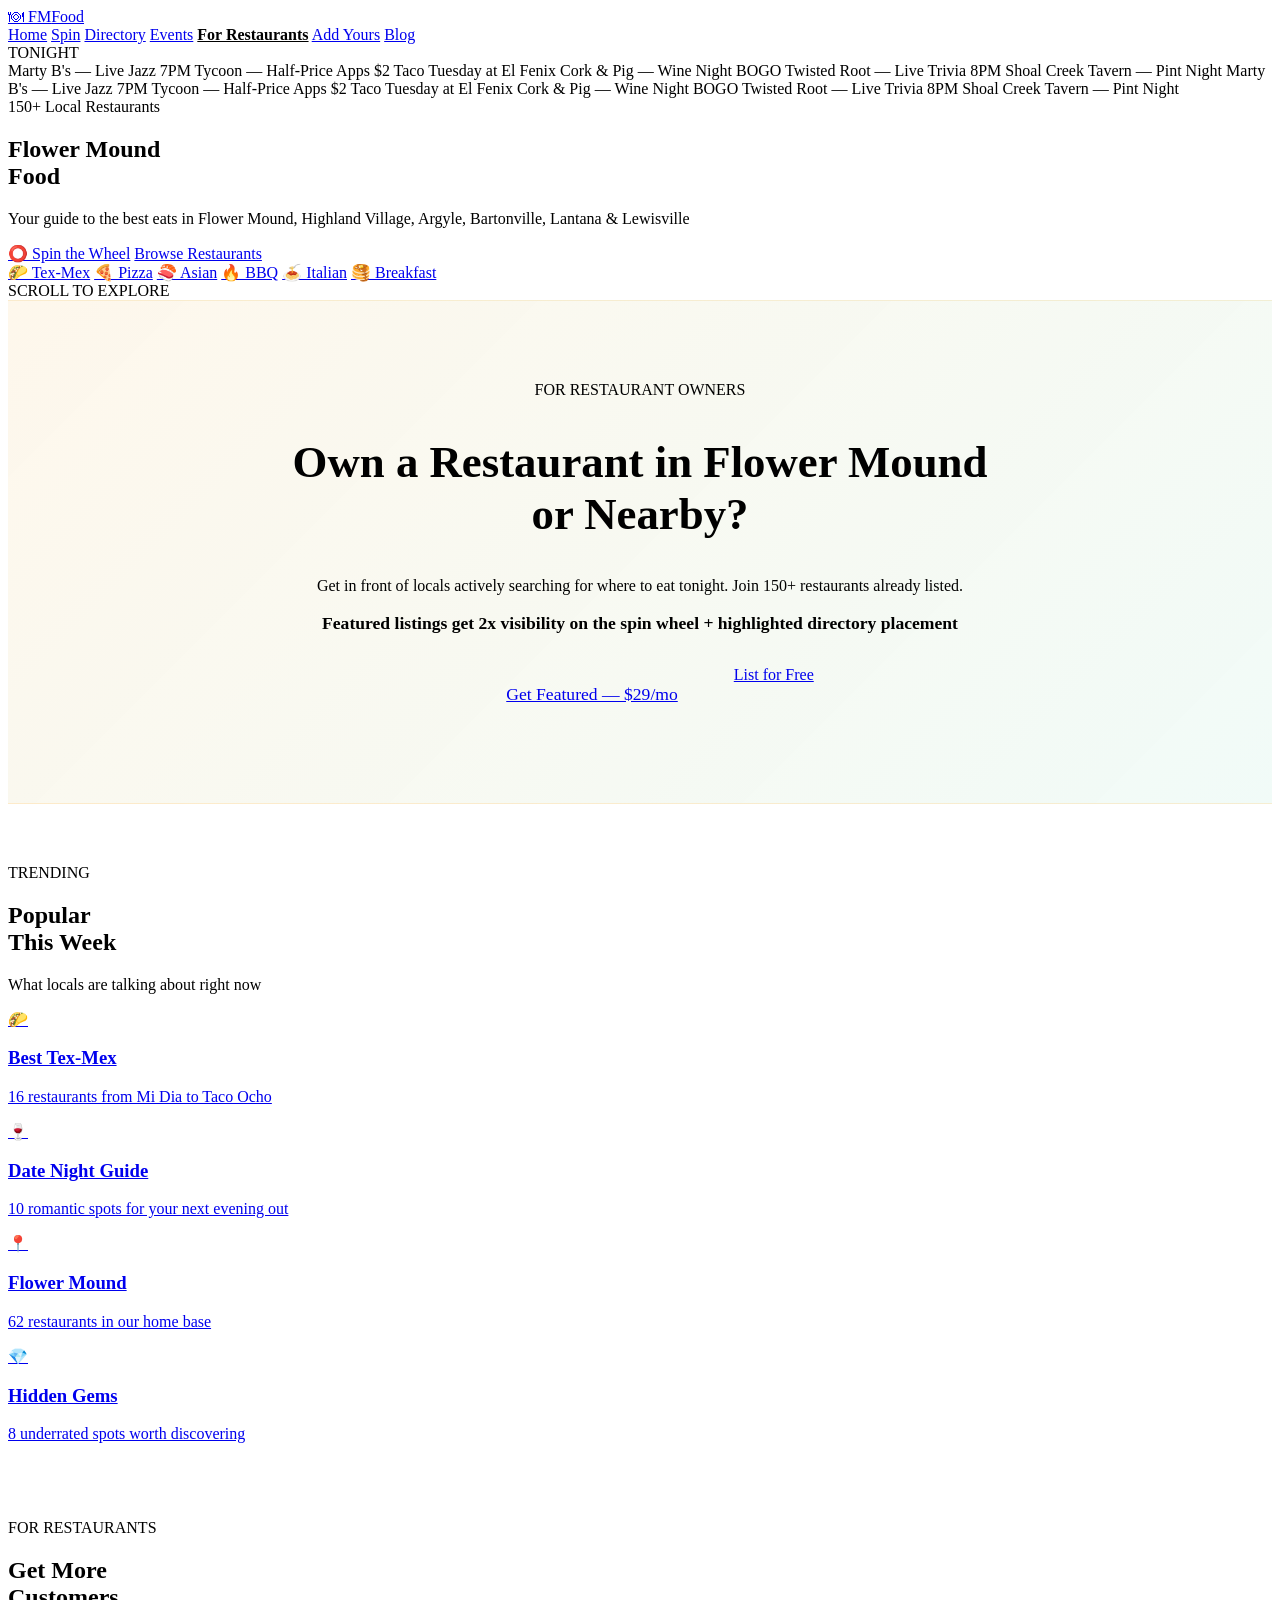
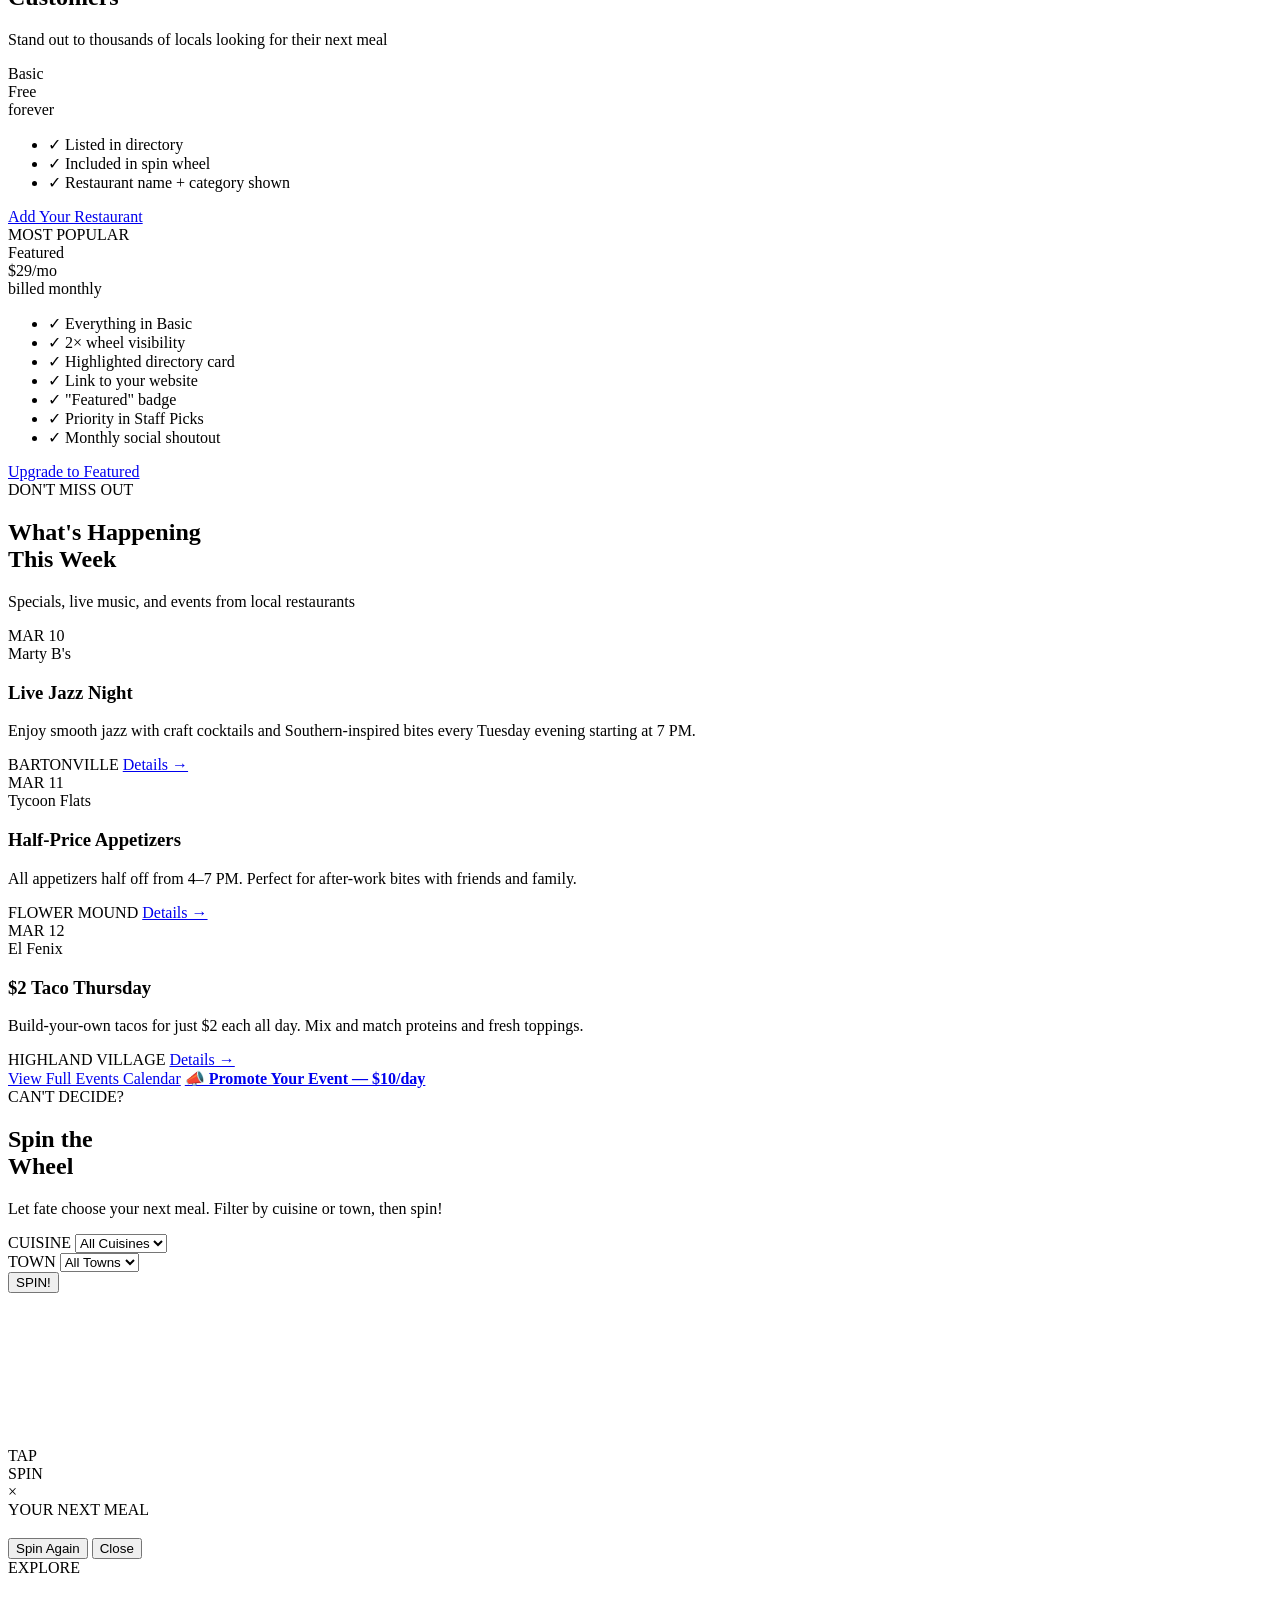
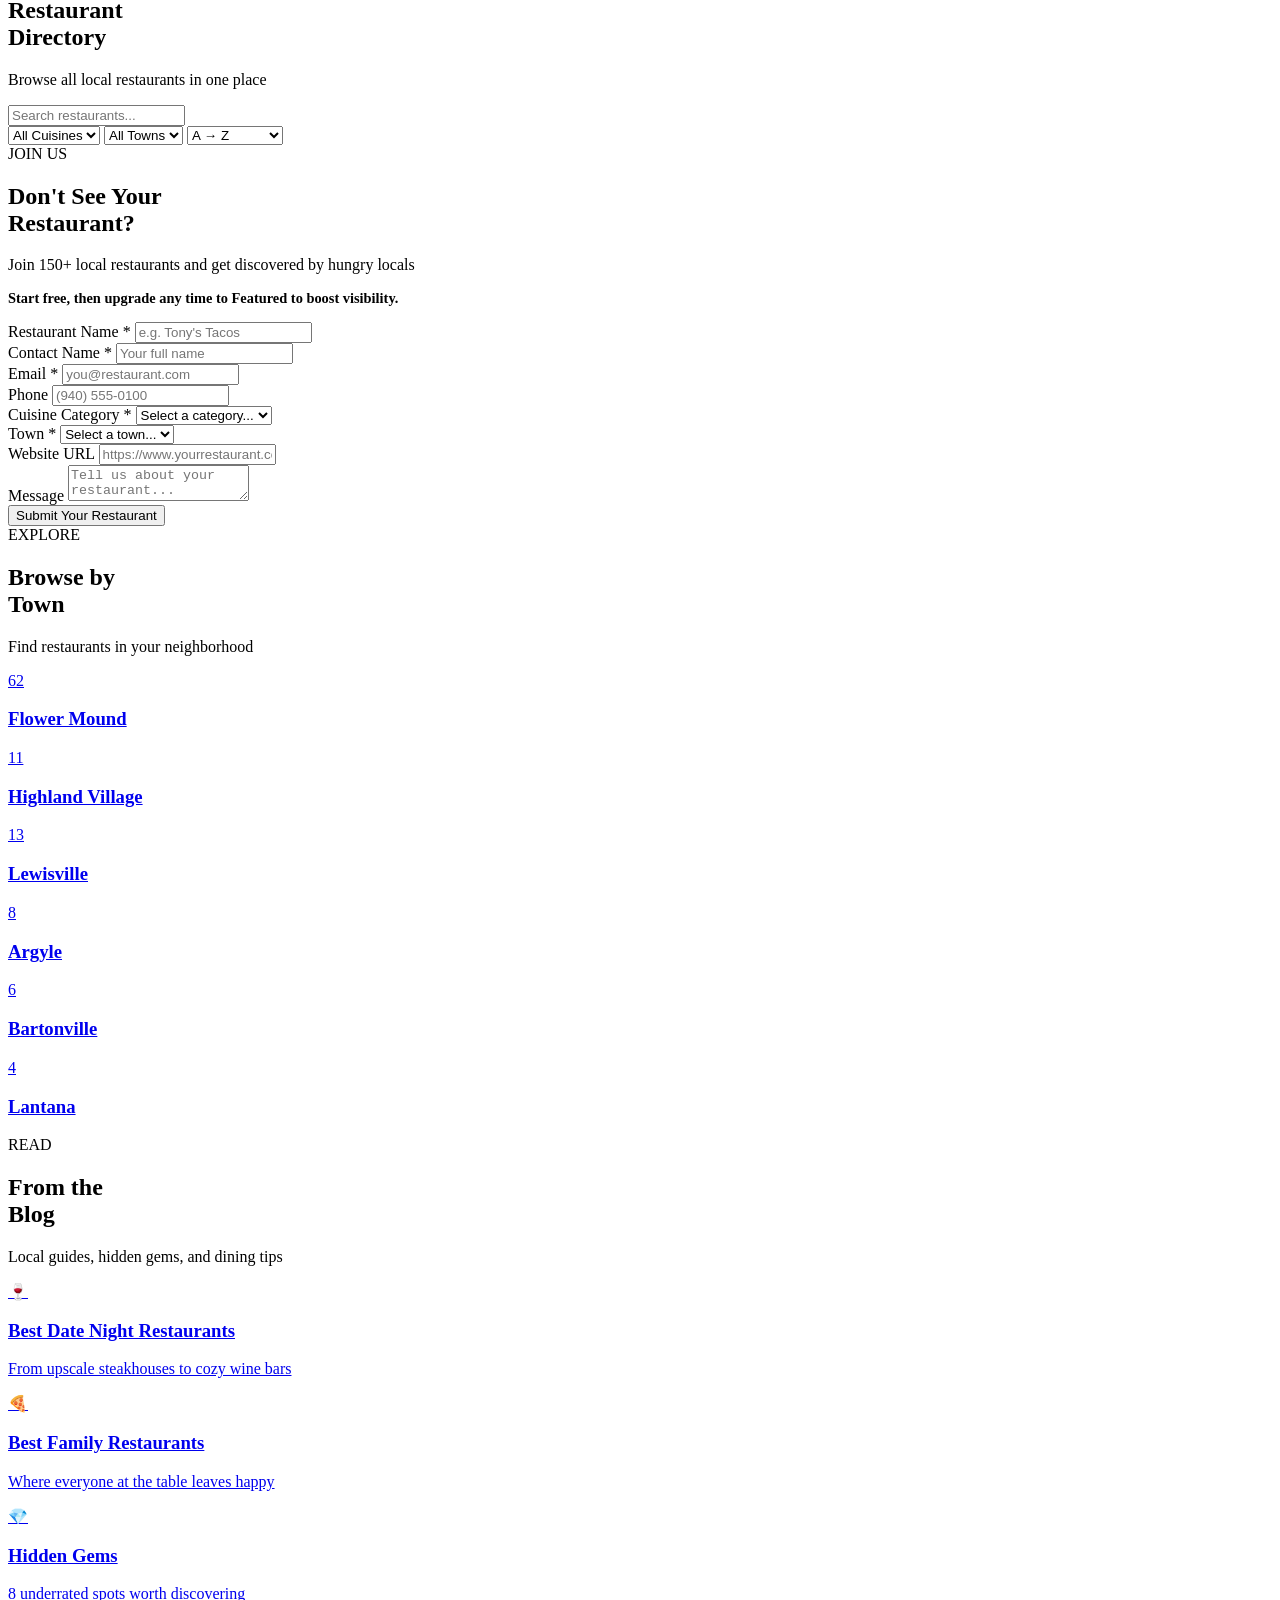
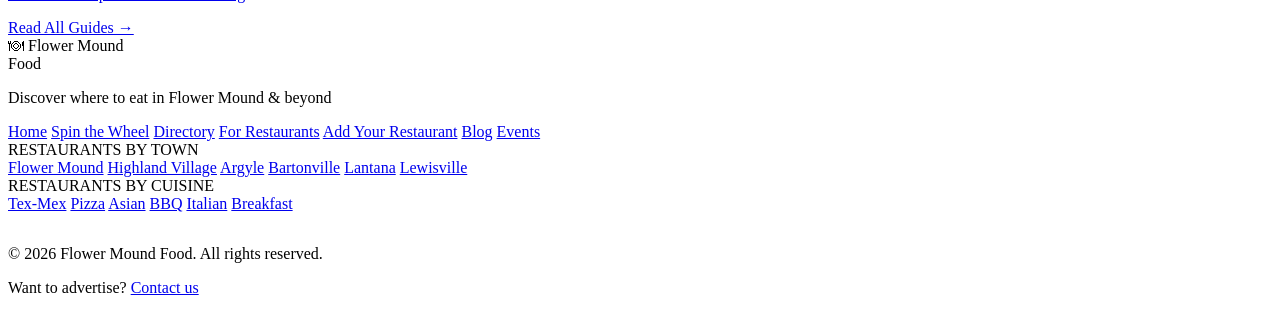
==== index.html @ 116d57d7 "Add index.html with all site optimizations" ====
<!DOCTYPE html>
<html lang="en">
<head>
<meta charset="UTF-8">
<meta name="viewport" content="width=device-width, initial-scale=1.0">
<title>Flower Mound Food — Discover Where to Eat in Flower Mound TX & Beyond</title>
<meta name="description" content="Your guide to the best eats in Flower Mound, Highland Village, Argyle, Bartonville, Lantana & Lewisville. Spin the wheel, browse 150+ restaurants, and discover your next favorite meal.">
<link rel="preconnect" href="https://fonts.googleapis.com">
<link rel="preconnect" href="https://fonts.gstatic.com" crossorigin>
<link href="https://fonts.googleapis.com/css2?family=Outfit:wght@300;400;500;600;700&family=Sora:wght@400;600;700;800&display=swap" rel="stylesheet">
<link rel="stylesheet" href="style.css">
</head>
<body>
<div class="noise-overlay"></div>

<!-- NAVIGATION -->
<nav id="navbar">
<div class="nav-inner">
<a href="/#home" class="nav-brand">
<span class="brand-icon">🍽</span>
<span><span class="brand-accent">FM</span>Food</span>
</a>
<div class="nav-toggle" id="navToggle"><span></span><span></span><span></span></div>
<div class="nav-links" id="navLinks">
<a href="/#home" class="nav-link active">Home</a>
<a href="/#wheel" class="nav-link">Spin</a>
<a href="/#directory" class="nav-link">Directory</a>
<a href="/events" class="nav-link">Events</a>
<a href="/#pricing" class="nav-link" style="background:var(--accent);color:var(--bg-primary);font-weight:700;">For Restaurants</a>
<a href="/#submit" class="nav-link">Add Yours</a>
<a href="/blog" class="nav-link">Blog</a>
</div>
</div>
</nav>

<!-- EVENTS TICKER -->
<div class="events-ticker" id="eventsTicker">
<span class="ticker-badge">TONIGHT</span>
<div class="ticker-track">
<div class="ticker-content">
<span class="ticker-item"><span class="ticker-dot"></span>Marty B's — Live Jazz 7PM</span>
<span class="ticker-item"><span class="ticker-dot"></span>Tycoon — Half-Price Apps</span>
<span class="ticker-item"><span class="ticker-dot"></span>$2 Taco Tuesday at El Fenix</span>
<span class="ticker-item"><span class="ticker-dot"></span>Cork & Pig — Wine Night BOGO</span>
<span class="ticker-item"><span class="ticker-dot"></span>Twisted Root — Live Trivia 8PM</span>
<span class="ticker-item"><span class="ticker-dot"></span>Shoal Creek Tavern — Pint Night</span>
<span class="ticker-item"><span class="ticker-dot"></span>Marty B's — Live Jazz 7PM</span>
<span class="ticker-item"><span class="ticker-dot"></span>Tycoon — Half-Price Apps</span>
<span class="ticker-item"><span class="ticker-dot"></span>$2 Taco Tuesday at El Fenix</span>
<span class="ticker-item"><span class="ticker-dot"></span>Cork & Pig — Wine Night BOGO</span>
<span class="ticker-item"><span class="ticker-dot"></span>Twisted Root — Live Trivia 8PM</span>
<span class="ticker-item"><span class="ticker-dot"></span>Shoal Creek Tavern — Pint Night</span>
</div>
</div>
</div>

<!-- HERO SECTION -->
<section class="hero-section section" id="home">
<div class="hero-bg">
<div class="hero-gradient-orb orb-1"></div>
<div class="hero-gradient-orb orb-2"></div>
<div class="hero-gradient-orb orb-3"></div>
</div>
<div class="container hero-content">
<div class="hero-badge reveal">150+ Local Restaurants</div>
<h1 class="hero-title reveal reveal-delay-1">Flower Mound<br><span class="text-gradient">Food</span></h1>
<p class="hero-subtitle reveal reveal-delay-2">Your guide to the best eats in Flower Mound, Highland Village, Argyle, Bartonville, Lantana & Lewisville</p>
<div class="hero-ctas reveal reveal-delay-3">
<a href="/#wheel" class="btn btn-primary btn-lg">⭕ Spin the Wheel</a>
<a href="/#directory" class="btn btn-outline btn-lg">Browse Restaurants</a>
</div>
<div class="hero-pills reveal reveal-delay-3">
<a href="/best-mexican" class="hero-pill">🌮 Tex-Mex</a>
<a href="/best-pizza" class="hero-pill">🍕 Pizza</a>
<a href="/best-asian" class="hero-pill">🍣 Asian</a>
<a href="/best-bbq" class="hero-pill">🔥 BBQ</a>
<a href="/best-italian" class="hero-pill">🍝 Italian</a>
<a href="/best-breakfast" class="hero-pill">🥞 Breakfast</a>
</div>
<div class="hero-scroll-hint reveal reveal-delay-3">
SCROLL TO EXPLORE
<div class="scroll-line"></div>
</div>
</div>
</section>

<!-- NEW: FOR RESTAURANTS HERO BLOCK -->
<section class="section" id="for-restaurants" style="padding:80px 0;background:linear-gradient(135deg, rgba(245,158,11,0.08) 0%, rgba(16,185,129,0.06) 100%);border-top:1px solid rgba(245,158,11,0.15);border-bottom:1px solid rgba(245,158,11,0.15);">
<div class="container" style="text-align:center;">
<div class="section-tag reveal">FOR RESTAURANT OWNERS</div>
<h2 class="section-title reveal reveal-delay-1" style="font-size:clamp(1.8rem,4vw,2.8rem);">Own a Restaurant in Flower Mound<br>or Nearby?</h2>
<p class="section-subtitle reveal reveal-delay-2" style="margin-bottom:16px;">Get in front of locals actively searching for where to eat tonight. Join 150+ restaurants already listed.</p>
<p class="reveal reveal-delay-2" style="color:var(--accent);font-family:var(--font-display);font-weight:700;font-size:1.1rem;margin-bottom:32px;">Featured listings get 2x visibility on the spin wheel + highlighted directory placement</p>
<div class="reveal reveal-delay-3" style="display:flex;gap:16px;justify-content:center;flex-wrap:wrap;">
<a href="https://buy.stripe.com/8x27sL5QO4RRePdbpE1ZS01" class="btn btn-primary btn-lg" style="background:var(--cta);font-size:1.1rem;padding:18px 40px;">Get Featured — $29/mo</a>
<a href="/#submit" class="btn btn-outline btn-lg">List for Free</a>
</div>
</div>
</section>

<!-- TRENDING / POPULAR THIS WEEK -->
<section class="popular-section section" style="padding:60px 0;">
<div class="container">
<div class="section-header">
<div class="section-tag reveal">TRENDING</div>
<h2 class="section-title reveal reveal-delay-1"><span>Popular</span><br><span class="text-gradient">This Week</span></h2>
<p class="section-subtitle reveal reveal-delay-2">What locals are talking about right now</p>
</div>
<div class="popular-grid reveal">
<a href="/best-mexican" class="popular-card">
<span class="popular-emoji">🌮</span>
<h3>Best Tex-Mex</h3>
<p>16 restaurants from Mi Dia to Taco Ocho</p>
</a>
<a href="/blog#best-date-night-restaurants-flower-mound" class="popular-card">
<span class="popular-emoji">🍷</span>
<h3>Date Night Guide</h3>
<p>10 romantic spots for your next evening out</p>
</a>
<a href="/flower-mound" class="popular-card">
<span class="popular-emoji">📍</span>
<h3>Flower Mound</h3>
<p>62 restaurants in our home base</p>
</a>
<a href="/blog#hidden-gems-flower-mound-restaurants" class="popular-card">
<span class="popular-emoji">💎</span>
<h3>Hidden Gems</h3>
<p>8 underrated spots worth discovering</p>
</a>
</div>
</div>
</section>

<!-- PRICING SECTION (MOVED HIGHER, SIMPLIFIED TO 2 TIERS) -->
<section class="pricing-section section" id="pricing">
<div class="container">
<div class="section-header">
<div class="section-tag reveal">FOR RESTAURANTS</div>
<h2 class="section-title reveal reveal-delay-1"><span>Get More</span><br><span class="text-gradient">Customers</span></h2>
<p class="section-subtitle reveal reveal-delay-2">Stand out to thousands of locals looking for their next meal</p>
</div>
<div class="pricing-grid reveal" style="grid-template-columns:repeat(2,1fr);max-width:700px;">
<!-- Basic -->
<div class="pricing-card">
<div class="pricing-tier">Basic</div>
<div class="pricing-price">Free</div>
<div class="pricing-period">forever</div>
<ul class="pricing-features">
<li>✓ Listed in directory</li>
<li>✓ Included in spin wheel</li>
<li>✓ Restaurant name + category shown</li>
</ul>
<a href="/#submit" class="btn btn-outline btn-block">Add Your Restaurant</a>
</div>
<!-- Featured -->
<div class="pricing-card pricing-card-featured">
<div class="popular-badge">MOST POPULAR</div>
<div class="pricing-tier">Featured</div>
<div class="pricing-price">$29<span class="pricing-unit">/mo</span></div>
<div class="pricing-period">billed monthly</div>
<ul class="pricing-features">
<li>✓ Everything in Basic</li>
<li>✓ 2× wheel visibility</li>
<li>✓ Highlighted directory card</li>
<li>✓ Link to your website</li>
<li>✓ "Featured" badge</li>
<li>✓ Priority in Staff Picks</li>
<li>✓ Monthly social shoutout</li>
</ul>
<a href="https://buy.stripe.com/8x27sL5QO4RRePdbpE1ZS01" class="btn btn-primary btn-block" style="background:var(--cta);">Upgrade to Featured</a>
</div>
</div>
</div>
</section>

<!-- EVENTS SPOTLIGHT -->
<section class="events-spotlight-section section">
<div class="container">
<div class="section-header">
<div class="section-tag reveal">DON'T MISS OUT</div>
<h2 class="section-title reveal reveal-delay-1"><span>What's Happening</span><br><span class="text-gradient">This Week</span></h2>
<p class="section-subtitle reveal reveal-delay-2">Specials, live music, and events from local restaurants</p>
</div>
<div class="spotlight-grid reveal">
<div class="spotlight-card">
<div class="spotlight-date">MAR 10</div>
<div class="spotlight-restaurant">Marty B's</div>
<h3 class="spotlight-title">Live Jazz Night</h3>
<p class="spotlight-desc">Enjoy smooth jazz with craft cocktails and Southern-inspired bites every Tuesday evening starting at 7 PM.</p>
<div class="spotlight-meta">
<span class="badge badge-town">BARTONVILLE</span>
<a href="/events" class="spotlight-link">Details →</a>
</div>
</div>
<div class="spotlight-card">
<div class="spotlight-date">MAR 11</div>
<div class="spotlight-restaurant">Tycoon Flats</div>
<h3 class="spotlight-title">Half-Price Appetizers</h3>
<p class="spotlight-desc">All appetizers half off from 4–7 PM. Perfect for after-work bites with friends and family.</p>
<div class="spotlight-meta">
<span class="badge badge-town">FLOWER MOUND</span>
<a href="/events" class="spotlight-link">Details →</a>
</div>
</div>
<div class="spotlight-card">
<div class="spotlight-date">MAR 12</div>
<div class="spotlight-restaurant">El Fenix</div>
<h3 class="spotlight-title">$2 Taco Thursday</h3>
<p class="spotlight-desc">Build-your-own tacos for just $2 each all day. Mix and match proteins and fresh toppings.</p>
<div class="spotlight-meta">
<span class="badge badge-town">HIGHLAND VILLAGE</span>
<a href="/events" class="spotlight-link">Details →</a>
</div>
</div>
</div>
<div class="spotlight-actions reveal">
<a href="/events" class="btn btn-outline">View Full Events Calendar</a>
<a href="/events#promote" class="btn btn-primary" style="background:var(--accent);font-weight:700;font-size:1rem;">📣 Promote Your Event — $10/day</a>
</div>
</div>
</section>

<!-- SPIN WHEEL -->
<section class="wheel-section section" id="wheel">
<div class="container">
<div class="section-header">
<div class="section-tag reveal">CAN'T DECIDE?</div>
<h2 class="section-title reveal reveal-delay-1"><span>Spin the</span><br><span class="text-gradient">Wheel</span></h2>
<p class="section-subtitle reveal reveal-delay-2">Let fate choose your next meal. Filter by cuisine or town, then spin!</p>
</div>
<div class="wheel-layout reveal">
<div class="wheel-filters">
<div class="filter-group">
<label class="filter-label">CUISINE</label>
<select class="filter-select" id="wheelCuisineFilter"><option value="all">All Cuisines</option></select>
</div>
<div class="filter-group">
<label class="filter-label">TOWN</label>
<select class="filter-select" id="wheelTownFilter"><option value="all">All Towns</option></select>
</div>
<button class="btn btn-primary spin-trigger-btn" id="spinBtn">SPIN!</button>
</div>
<div class="wheel-stage">
<div class="wheel-container">
<div class="wheel-pointer"></div>
<canvas id="wheelCanvas"></canvas>
<div class="wheel-center-label">TAP<br>SPIN</div>
</div>
</div>
</div>
</div>
<!-- Winner Modal -->
<div class="modal-overlay" id="winnerModal">
<div class="modal-card">
<span class="modal-close" id="modalClose">×</span>
<div class="modal-tag">YOUR NEXT MEAL</div>
<h3 class="modal-title" id="winnerName"></h3>
<div class="modal-badges">
<span class="badge badge-category" id="winnerCategory"></span>
<span class="badge badge-town" id="winnerTown"></span>
</div>
<div class="modal-actions">
<button class="btn btn-primary" id="spinAgainBtn">Spin Again</button>
<button class="btn btn-outline" id="modalCloseBtn">Close</button>
</div>
</div>
</div>
</section>

<!-- DIRECTORY -->
<section class="directory-section section" id="directory">
<div class="container">
<div class="section-header">
<div class="section-tag reveal">EXPLORE</div>
<h2 class="section-title reveal reveal-delay-1"><span>Restaurant</span><br><span class="text-gradient">Directory</span></h2>
<p class="section-subtitle reveal reveal-delay-2">Browse all local restaurants in one place</p>
</div>
<div class="directory-controls reveal">
<div class="search-box">
<input type="text" class="search-input" id="searchInput" placeholder="Search restaurants..." aria-label="Search restaurants...">
</div>
<div class="filter-row">
<select class="filter-select" id="dirCuisineFilter"><option value="all">All Cuisines</option></select>
<select class="filter-select" id="dirTownFilter"><option value="all">All Towns</option></select>
<select class="filter-select" id="dirSortFilter">
<option value="alpha">A → Z</option>
<option value="town">By Town</option>
<option value="category">By Category</option>
</select>
</div>
<div class="results-count" id="resultsCount"></div>
</div>
<div class="directory-grid" id="directoryGrid"></div>
</div>
</section>

<!-- SUBMIT FORM -->
<section class="submit-section section" id="submit">
<div class="container">
<div class="section-header">
<div class="section-tag reveal">JOIN US</div>
<h2 class="section-title reveal reveal-delay-1"><span>Don't See Your</span><br><span class="text-gradient">Restaurant?</span></h2>
<p class="section-subtitle reveal reveal-delay-2">Join 150+ local restaurants and get discovered by hungry locals</p>
<p class="reveal reveal-delay-2" style="color:var(--accent);font-size:0.9rem;margin-top:8px;font-weight:600;">Start free, then upgrade any time to Featured to boost visibility.</p>
</div>
<form class="submit-form reveal" id="submitForm">
<div class="form-grid">
<div>
<label class="form-label">Restaurant Name *</label>
<input type="text" class="form-input" name="restaurant" required placeholder="e.g. Tony's Tacos" aria-label="e.g. Tony's Tacos">
</div>
<div>
<label class="form-label">Contact Name *</label>
<input type="text" class="form-input" name="contact" required placeholder="Your full name" aria-label="Your full name">
</div>
<div>
<label class="form-label">Email *</label>
<input type="email" class="form-input" name="email" required placeholder="you@restaurant.com" aria-label="you@restaurant.com">
</div>
<div>
<label class="form-label">Phone</label>
<input type="tel" class="form-input" name="phone" placeholder="(940) 555-0100" aria-label="(940) 555-0100">
</div>
<div>
<label class="form-label">Cuisine Category *</label>
<select class="form-input" name="cuisine" id="submitCuisine" required><option value="" selected>Select a category...</option></select>
</div>
<div>
<label class="form-label">Town *</label>
<select class="form-input" name="town" id="submitTown" required><option value="" selected>Select a town...</option></select>
</div>
<div class="form-group-full">
<label class="form-label">Website URL</label>
<input type="url" class="form-input" name="website" placeholder="https://www.yourrestaurant.com" aria-label="https://www.yourrestaurant.com">
</div>
<div class="form-group-full">
<label class="form-label">Message</label>
<textarea class="form-input form-textarea" name="message" placeholder="Tell us about your restaurant..."></textarea>
</div>
</div>
<button type="submit" class="btn btn-primary btn-block btn-lg">Submit Your Restaurant</button>
</form>
</div>
</section>

<!-- BROWSE BY TOWN -->
<section class="explore-towns-section section">
<div class="container">
<div class="section-header">
<div class="section-tag reveal">EXPLORE</div>
<h2 class="section-title reveal reveal-delay-1"><span>Browse by</span><br><span class="text-gradient">Town</span></h2>
<p class="section-subtitle reveal reveal-delay-2">Find restaurants in your neighborhood</p>
</div>
<div class="town-grid reveal">
<a href="/flower-mound" class="town-card"><span class="town-count">62</span><h3>Flower Mound</h3></a>
<a href="/highland-village" class="town-card"><span class="town-count">11</span><h3>Highland Village</h3></a>
<a href="/lewisville" class="town-card"><span class="town-count">13</span><h3>Lewisville</h3></a>
<a href="/argyle" class="town-card"><span class="town-count">8</span><h3>Argyle</h3></a>
<a href="/bartonville" class="town-card"><span class="town-count">6</span><h3>Bartonville</h3></a>
<a href="/lantana" class="town-card"><span class="town-count">4</span><h3>Lantana</h3></a>
</div>
</div>
</section>

<!-- BLOG CTA -->
<section class="blog-cta-section section">
<div class="container">
<div class="section-header">
<div class="section-tag reveal">READ</div>
<h2 class="section-title reveal reveal-delay-1"><span>From the</span><br><span class="text-gradient">Blog</span></h2>
<p class="section-subtitle reveal reveal-delay-2">Local guides, hidden gems, and dining tips</p>
</div>
<div class="blog-cta-grid reveal">
<a href="/blog#best-date-night-restaurants-flower-mound" class="blog-cta-card">
<span class="blog-cta-emoji">🍷</span>
<h3>Best Date Night Restaurants</h3>
<p>From upscale steakhouses to cozy wine bars</p>
</a>
<a href="/blog#best-family-restaurants-flower-mound" class="blog-cta-card">
<span class="blog-cta-emoji">🍕</span>
<h3>Best Family Restaurants</h3>
<p>Where everyone at the table leaves happy</p>
</a>
<a href="/blog#hidden-gems-flower-mound-restaurants" class="blog-cta-card">
<span class="blog-cta-emoji">💎</span>
<h3>Hidden Gems</h3>
<p>8 underrated spots worth discovering</p>
</a>
</div>
<div class="blog-cta-action reveal">
<a href="/blog" class="btn btn-outline">Read All Guides →</a>
</div>
</div>
</section>

<!-- FOOTER -->
<footer class="footer">
<div class="container footer-inner">
<div class="footer-brand">
<span>🍽</span>
<span class="brand-text">Flower Mound<br>Food</span>
<p class="footer-tagline">Discover where to eat in Flower Mound & beyond</p>
</div>
<div class="footer-links">
<a href="/#home">Home</a>
<a href="/#wheel">Spin the Wheel</a>
<a href="/#directory">Directory</a>
<a href="/#pricing">For Restaurants</a>
<a href="/#submit">Add Your Restaurant</a>
<a href="/blog">Blog</a>
<a href="/events">Events</a>
</div>
<div class="footer-towns">
<div class="footer-section-label">RESTAURANTS BY TOWN</div>
<a href="/flower-mound">Flower Mound</a>
<a href="/highland-village">Highland Village</a>
<a href="/argyle">Argyle</a>
<a href="/bartonville">Bartonville</a>
<a href="/lantana">Lantana</a>
<a href="/lewisville">Lewisville</a>
</div>
<div class="footer-cuisines">
<div class="footer-section-label">RESTAURANTS BY CUISINE</div>
<a href="/best-mexican">Tex-Mex</a>
<a href="/best-pizza">Pizza</a>
<a href="/best-asian">Asian</a>
<a href="/best-bbq">BBQ</a>
<a href="/best-italian">Italian</a>
<a href="/best-breakfast">Breakfast</a>
</div>
<div class="footer-bottom" style="margin-top:32px;">
<p>&copy; 2026 Flower Mound Food. All rights reserved.</p>
<p>Want to advertise? <a href="mailto:flowermoundfood@gmail.com?subject=Advertising%20Inquiry%20-%20Flower%20Mound%20Food">Contact us</a></p>
</div>
</div>
</footer>

<script src="app.js"></script>
</body>
</html>
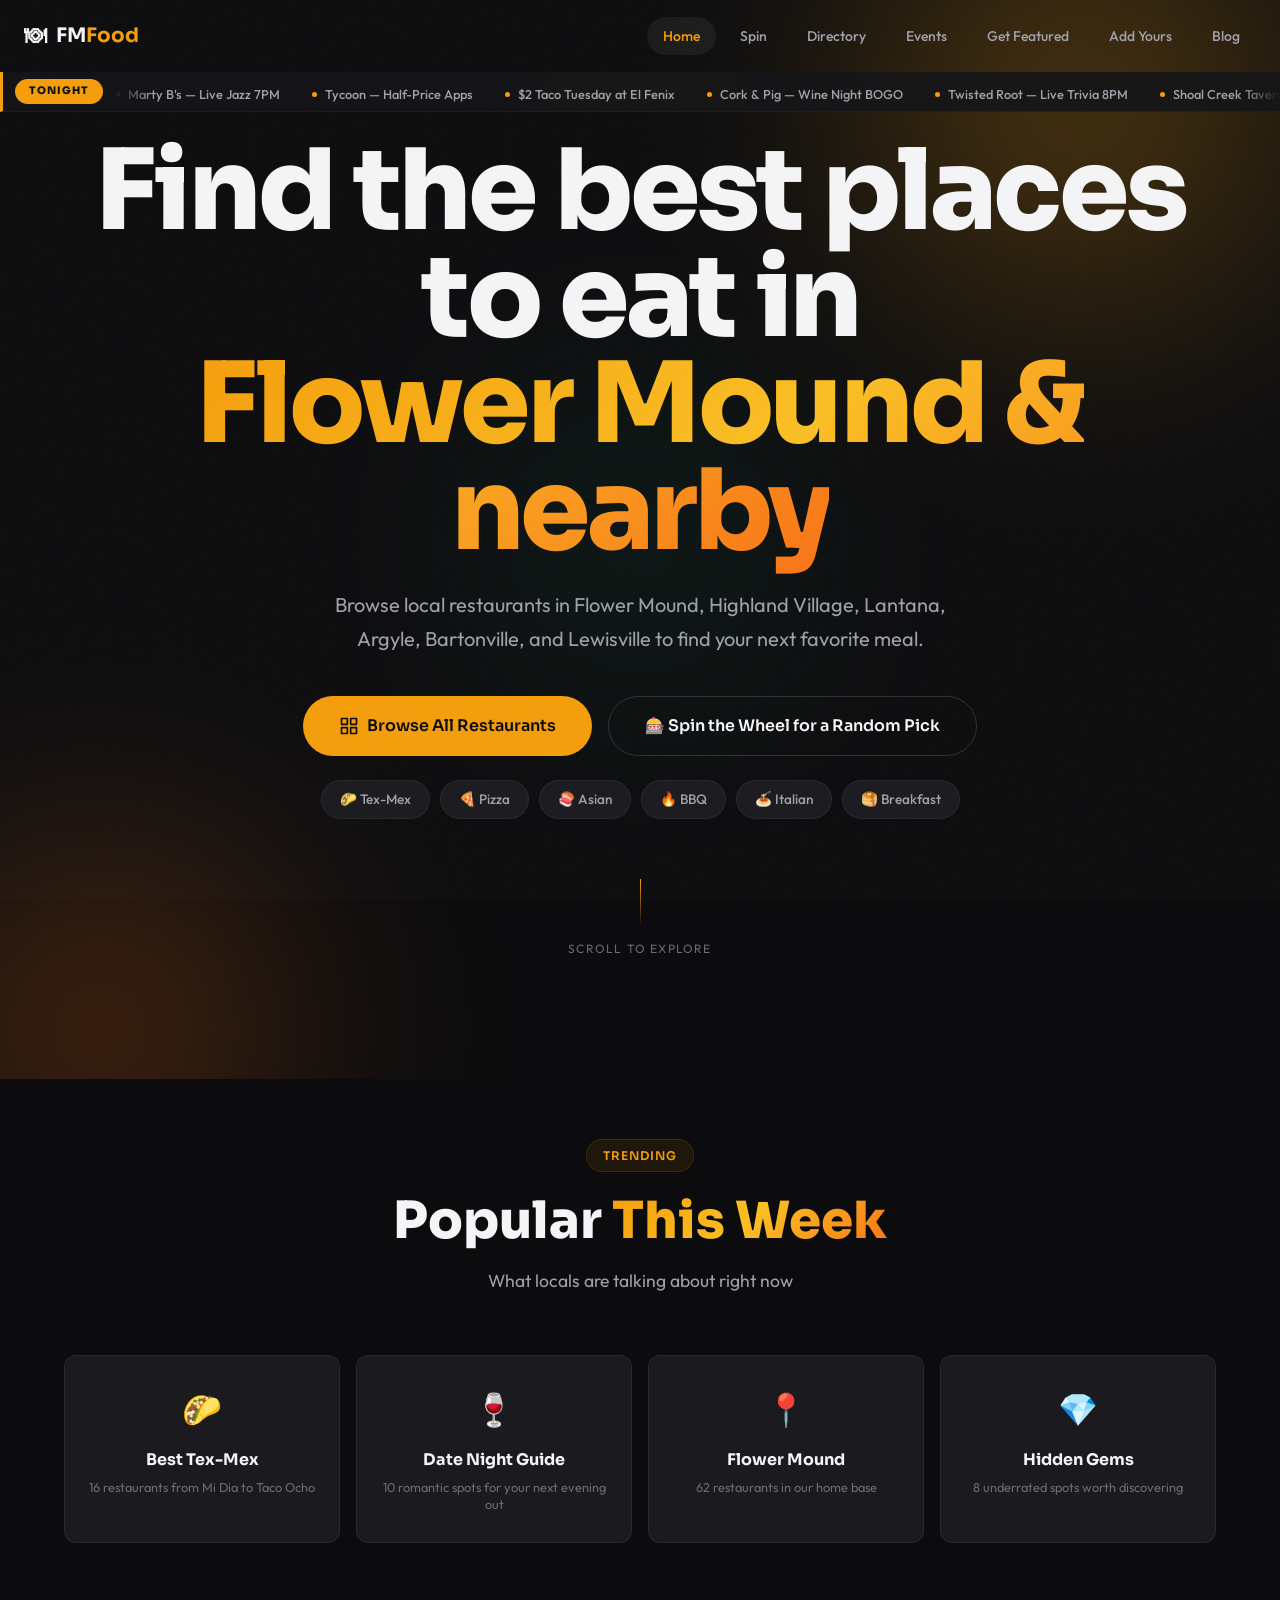
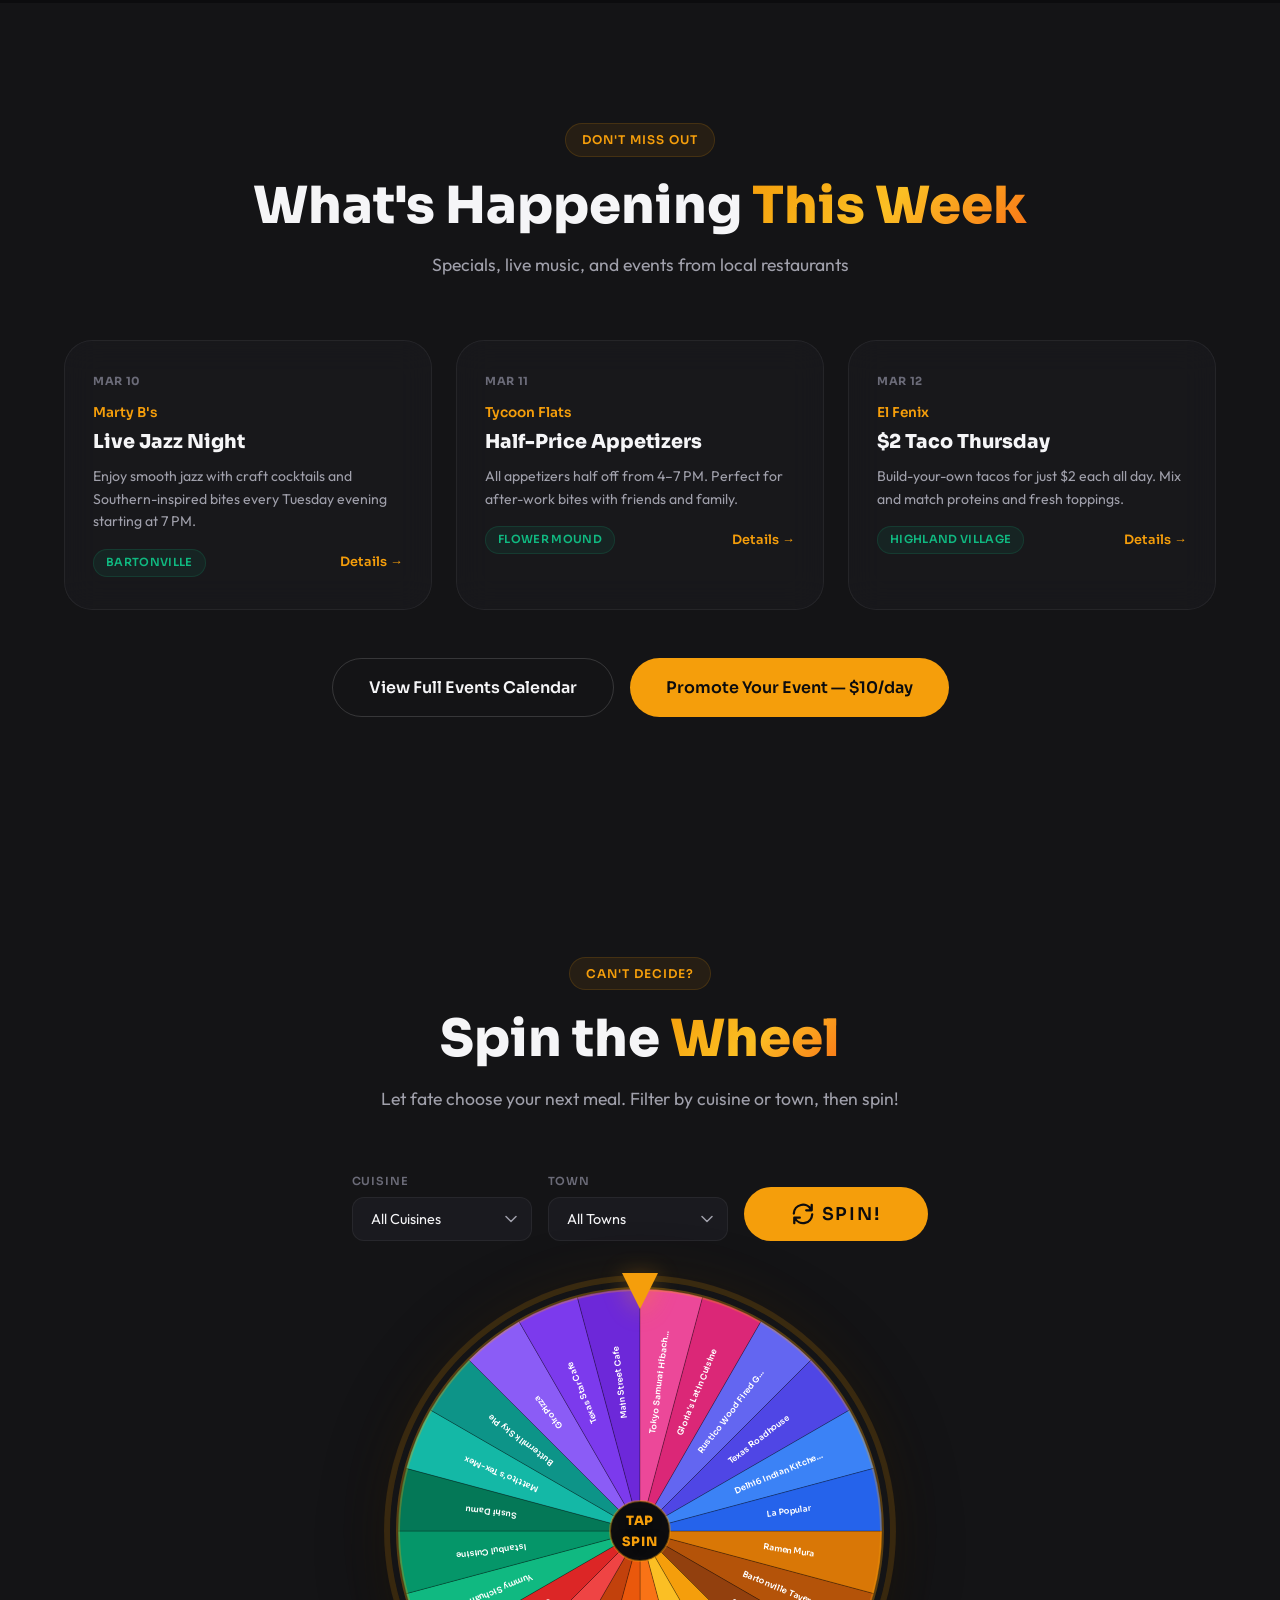
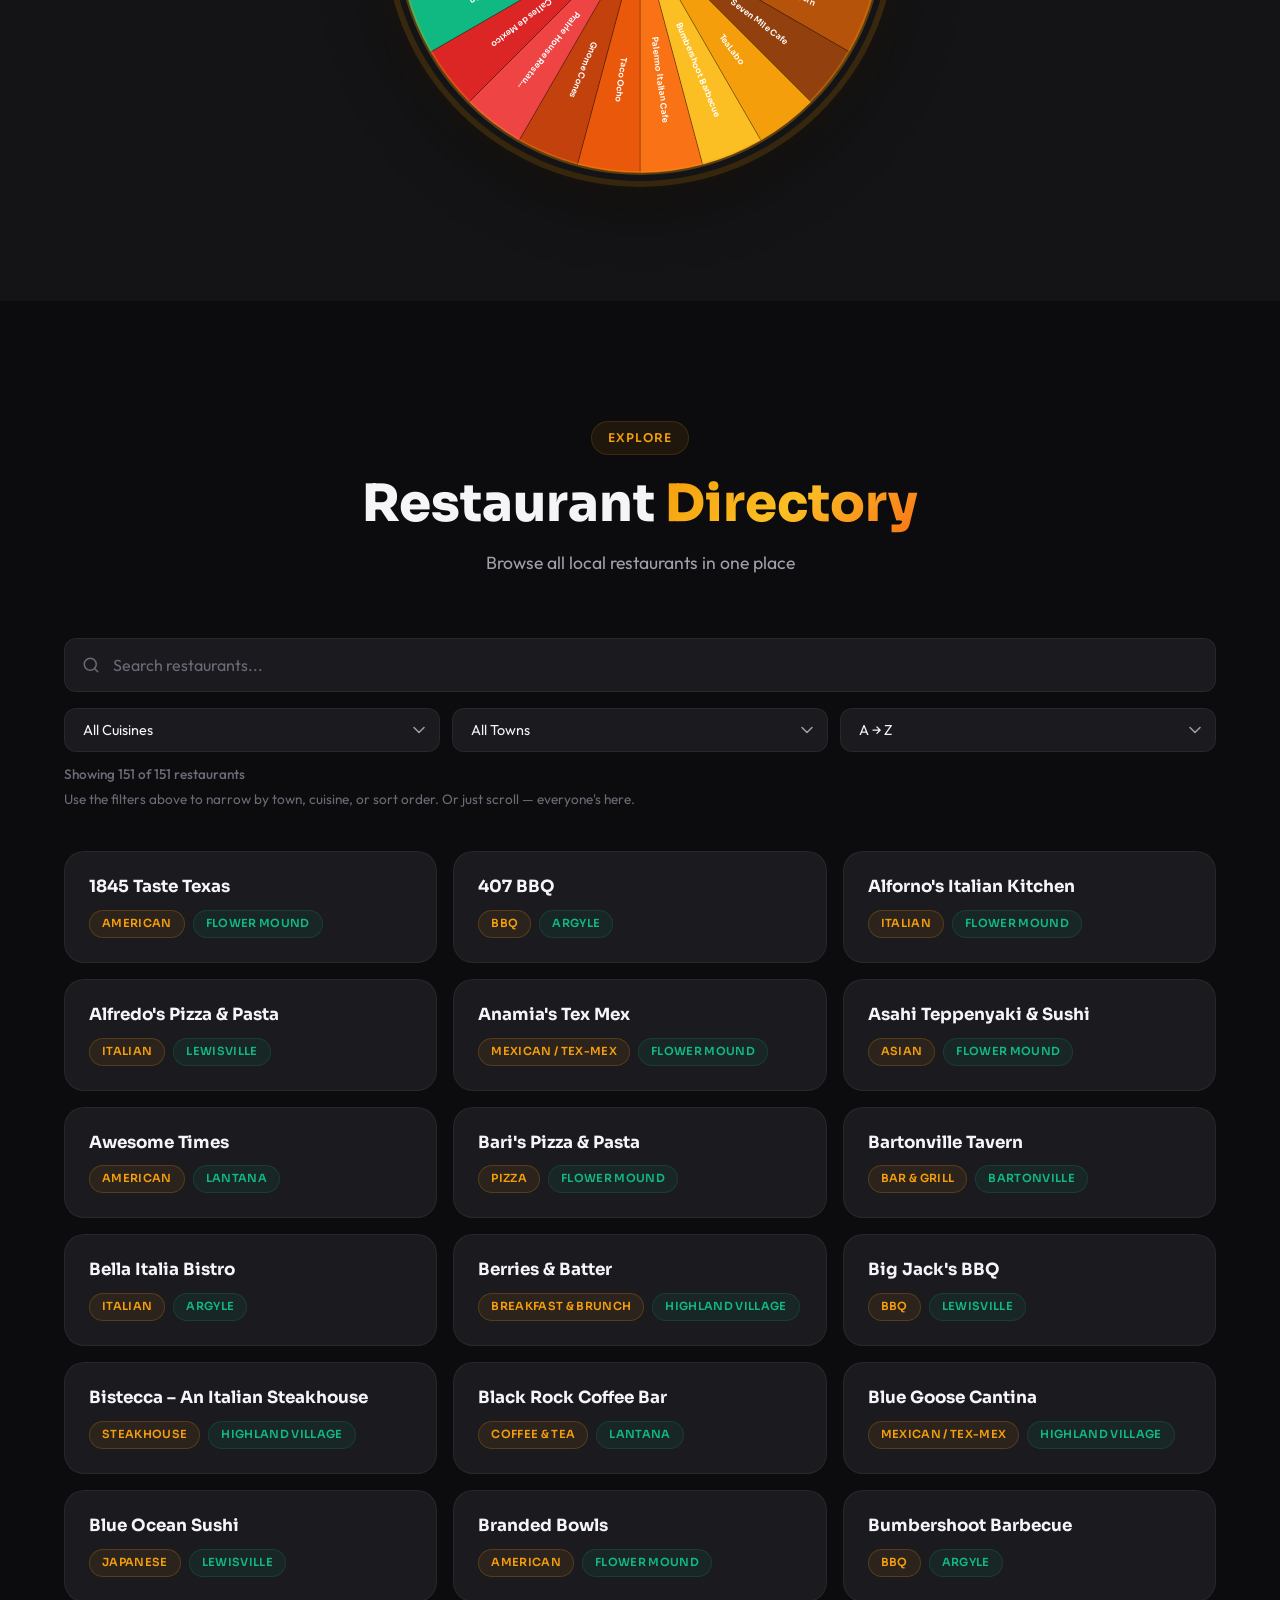
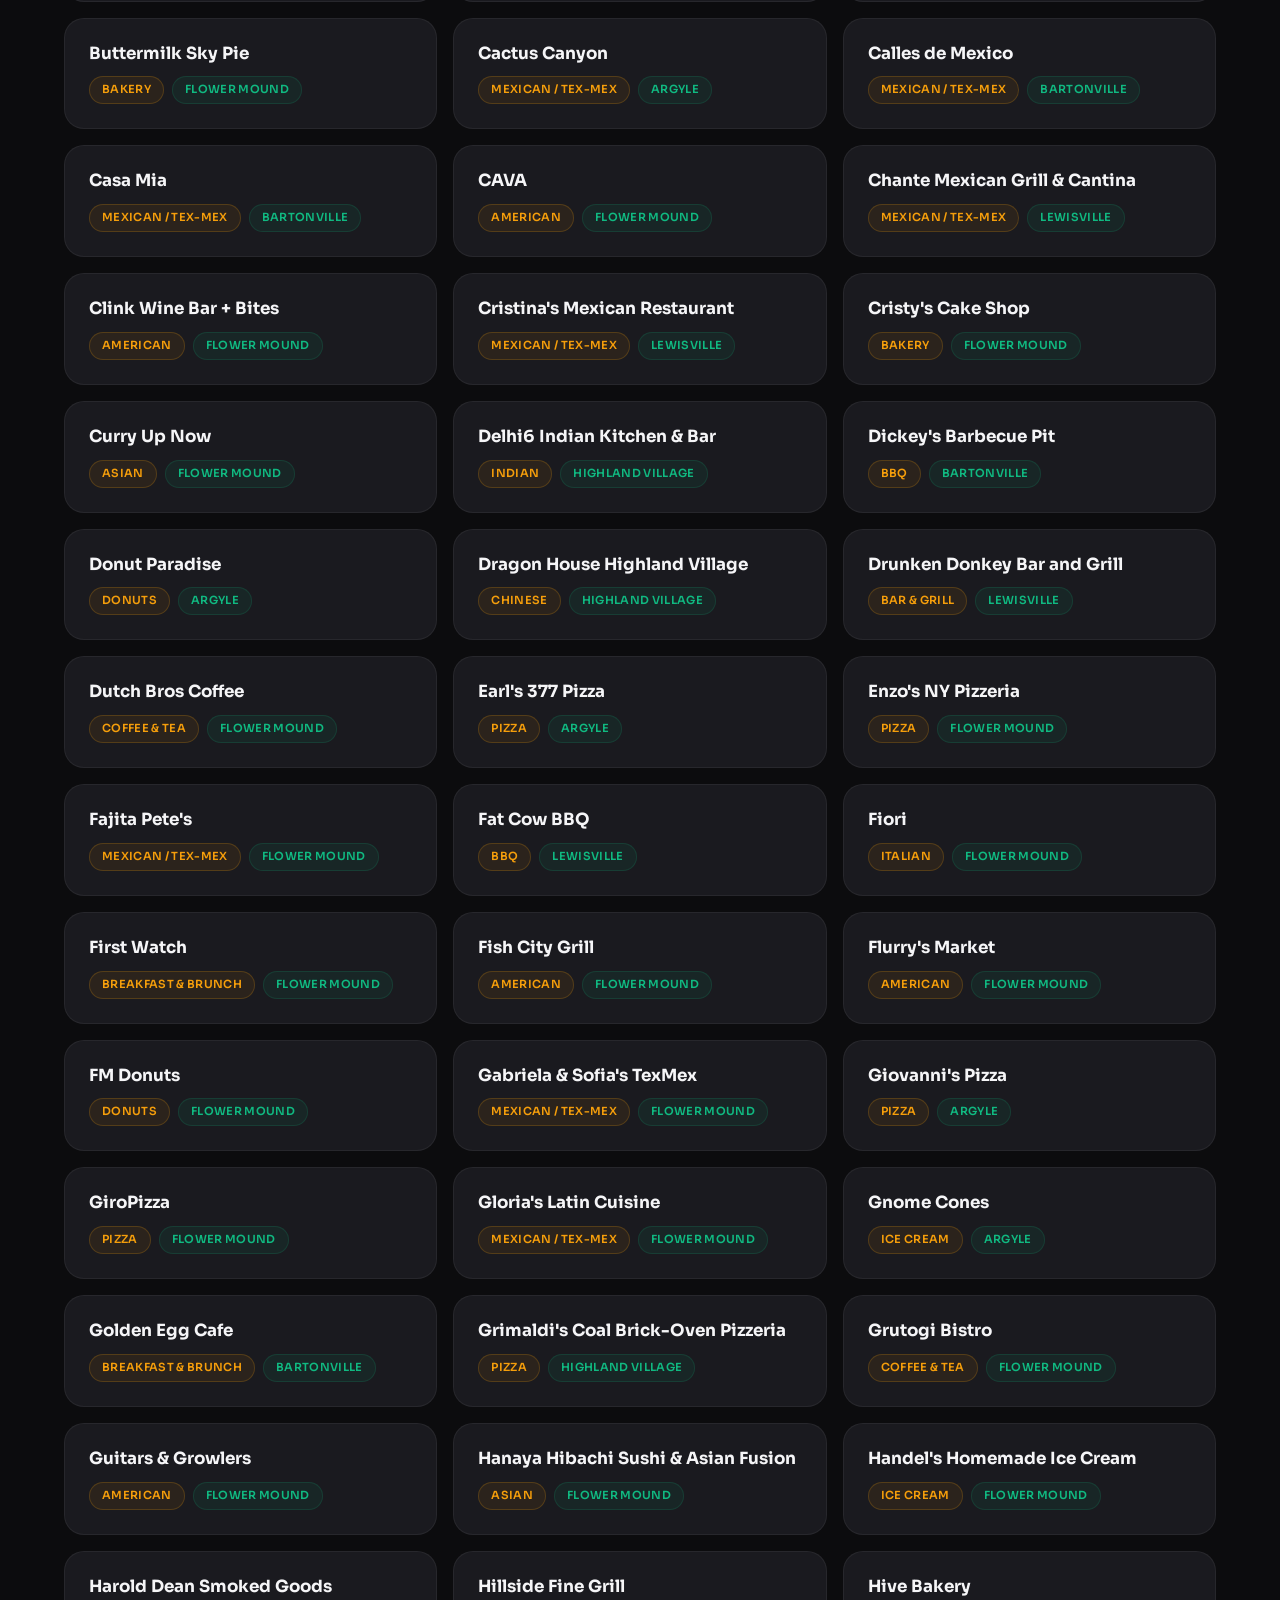
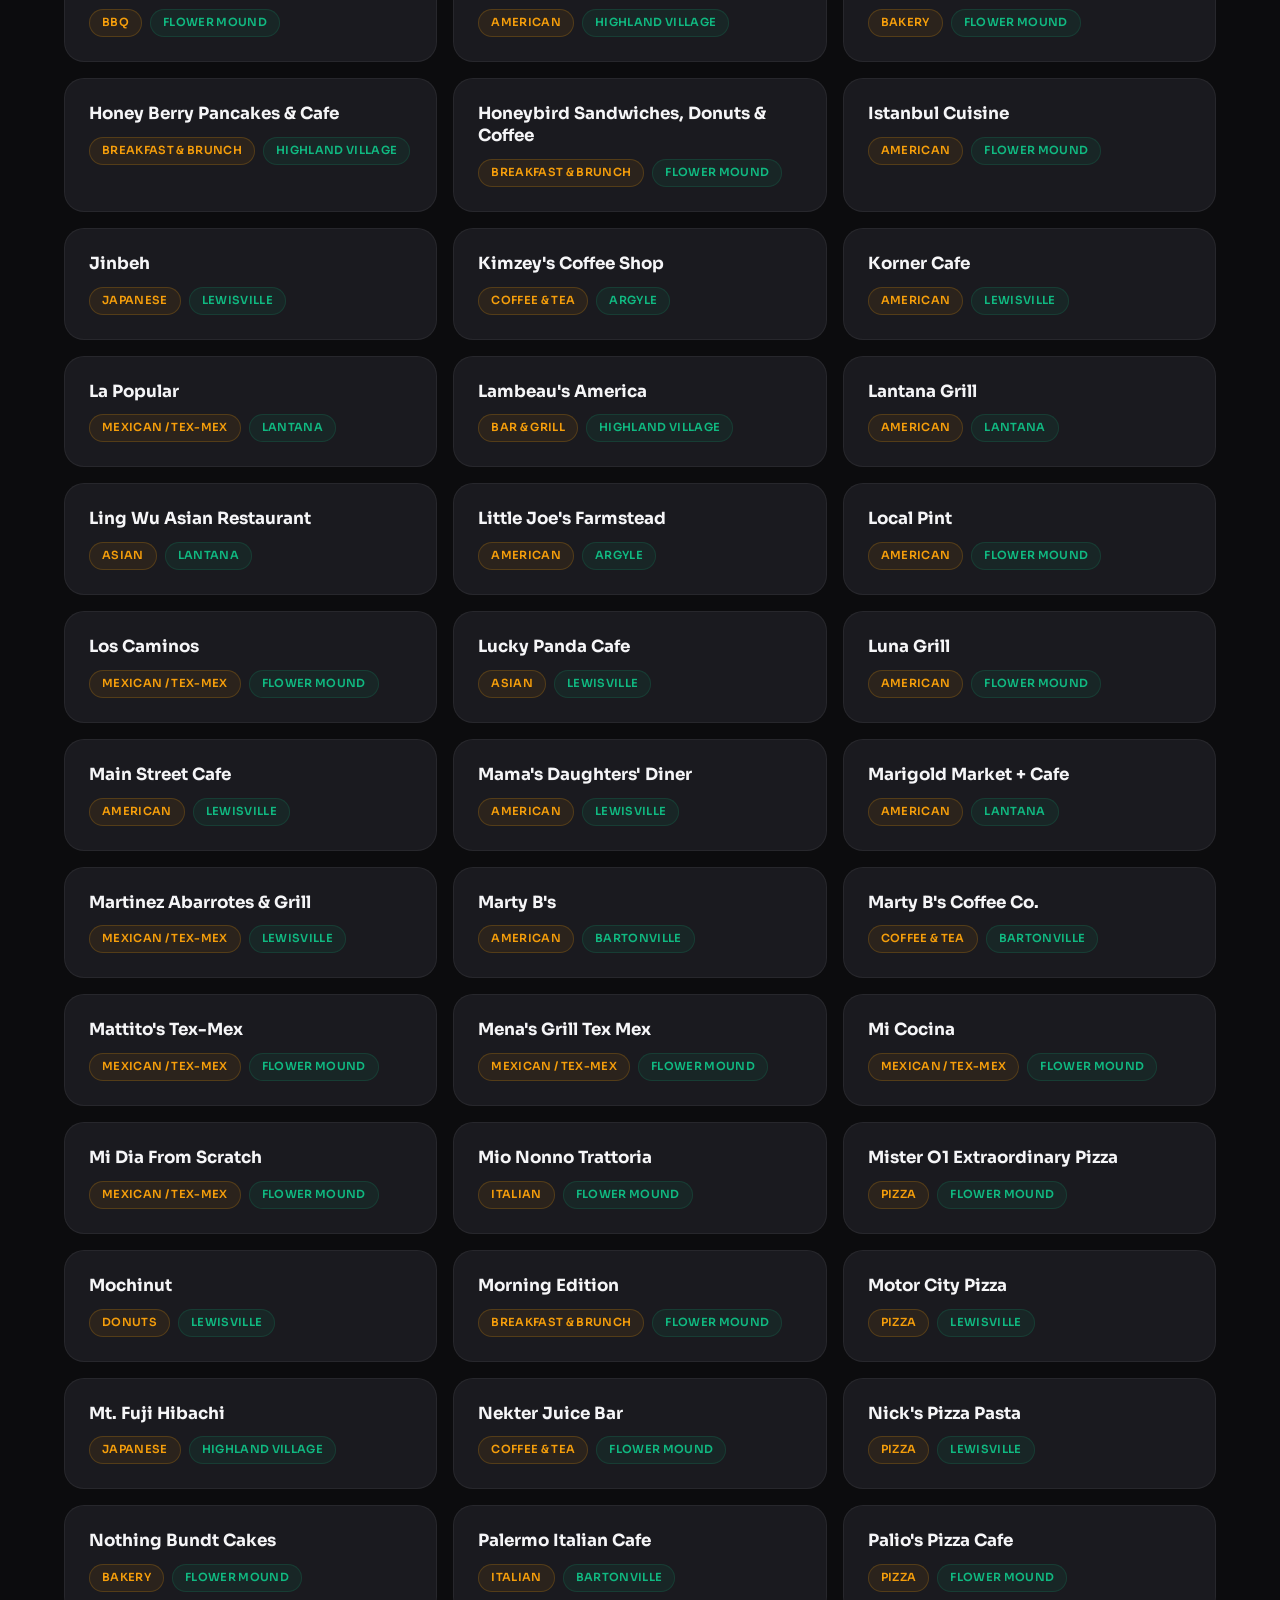
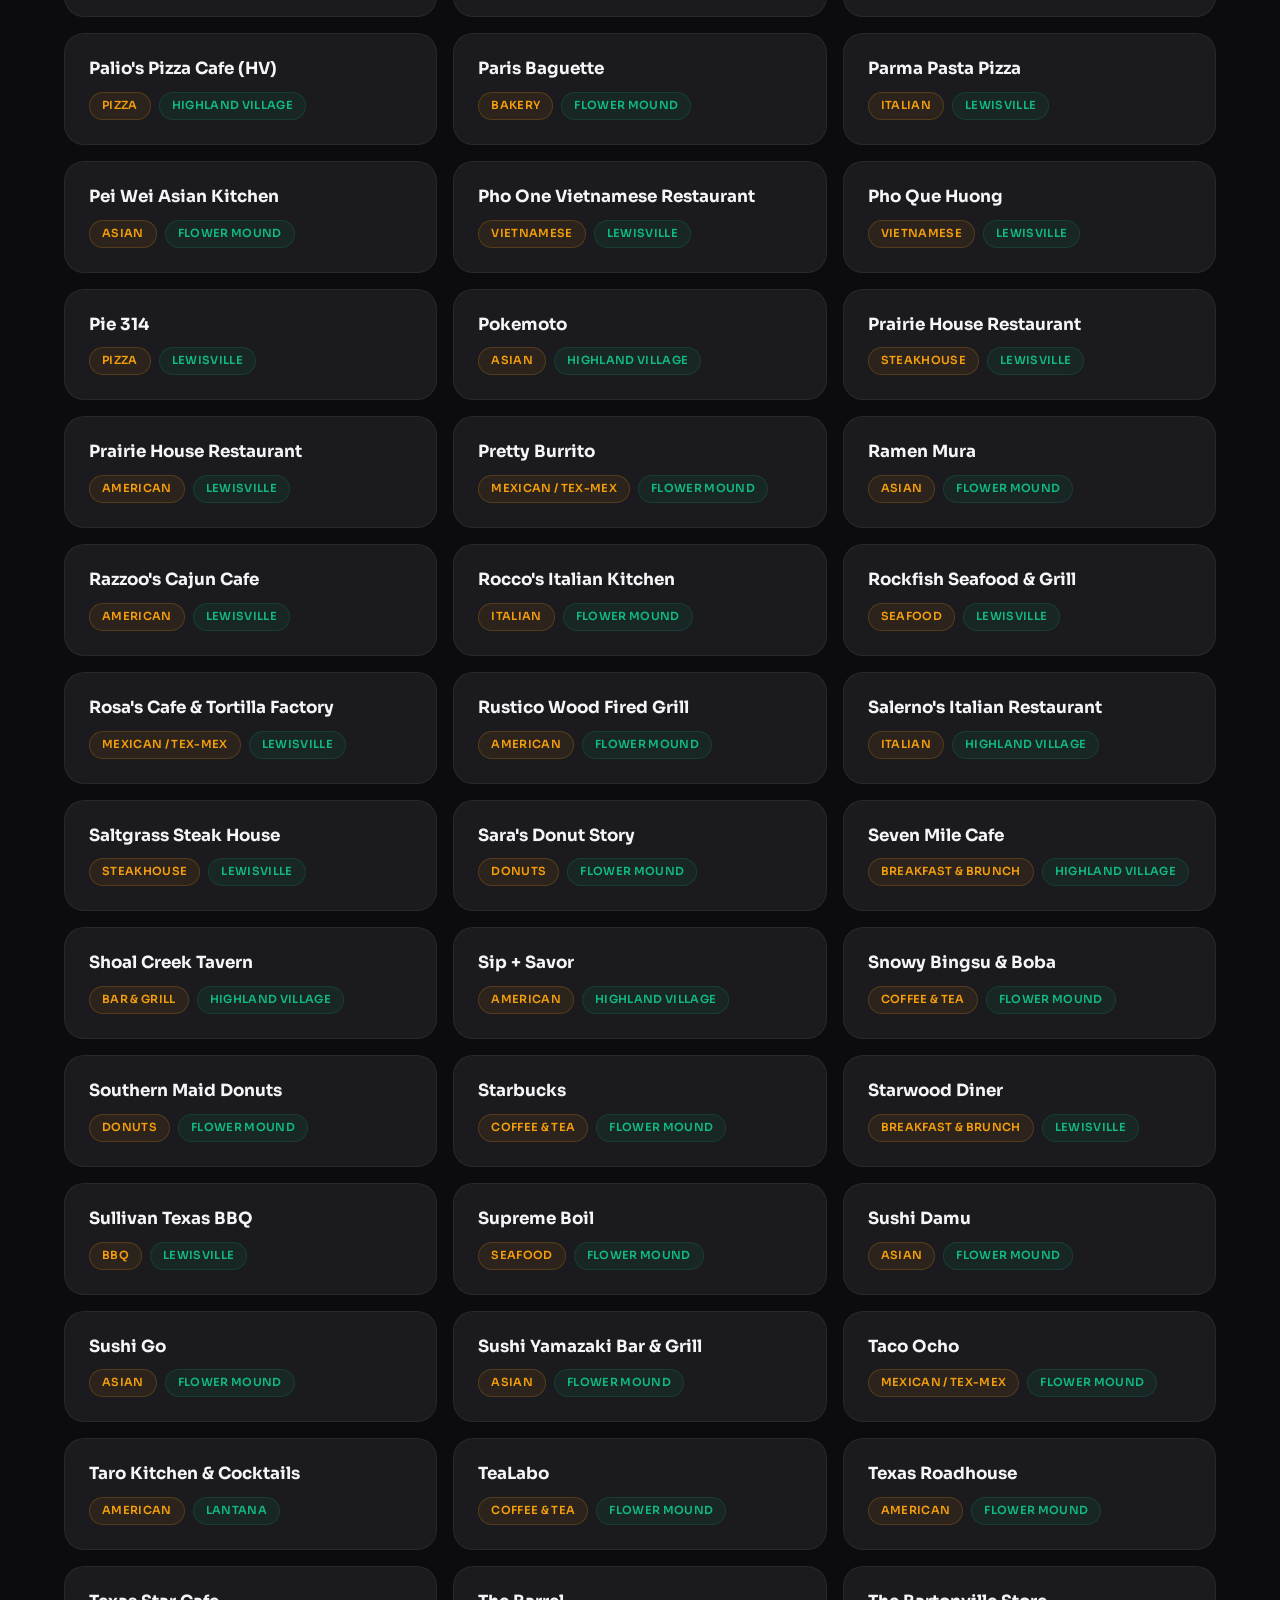
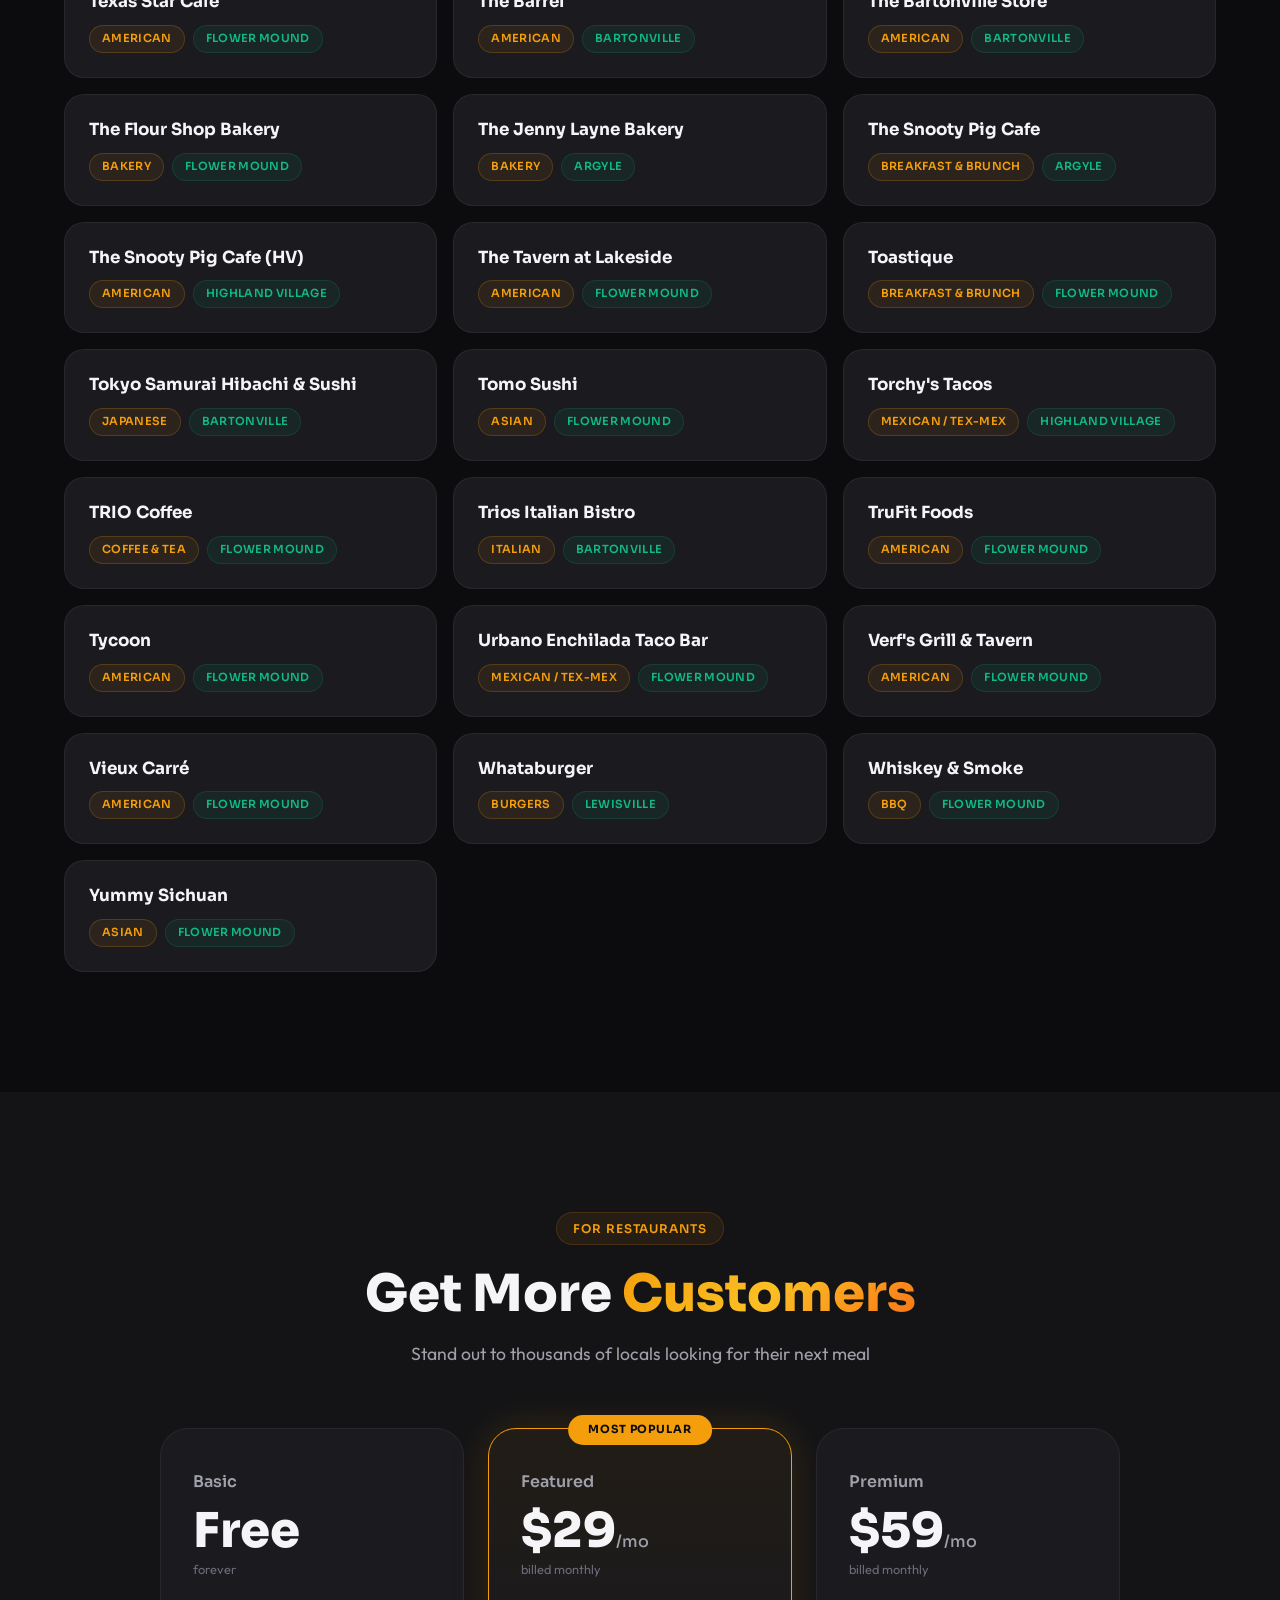
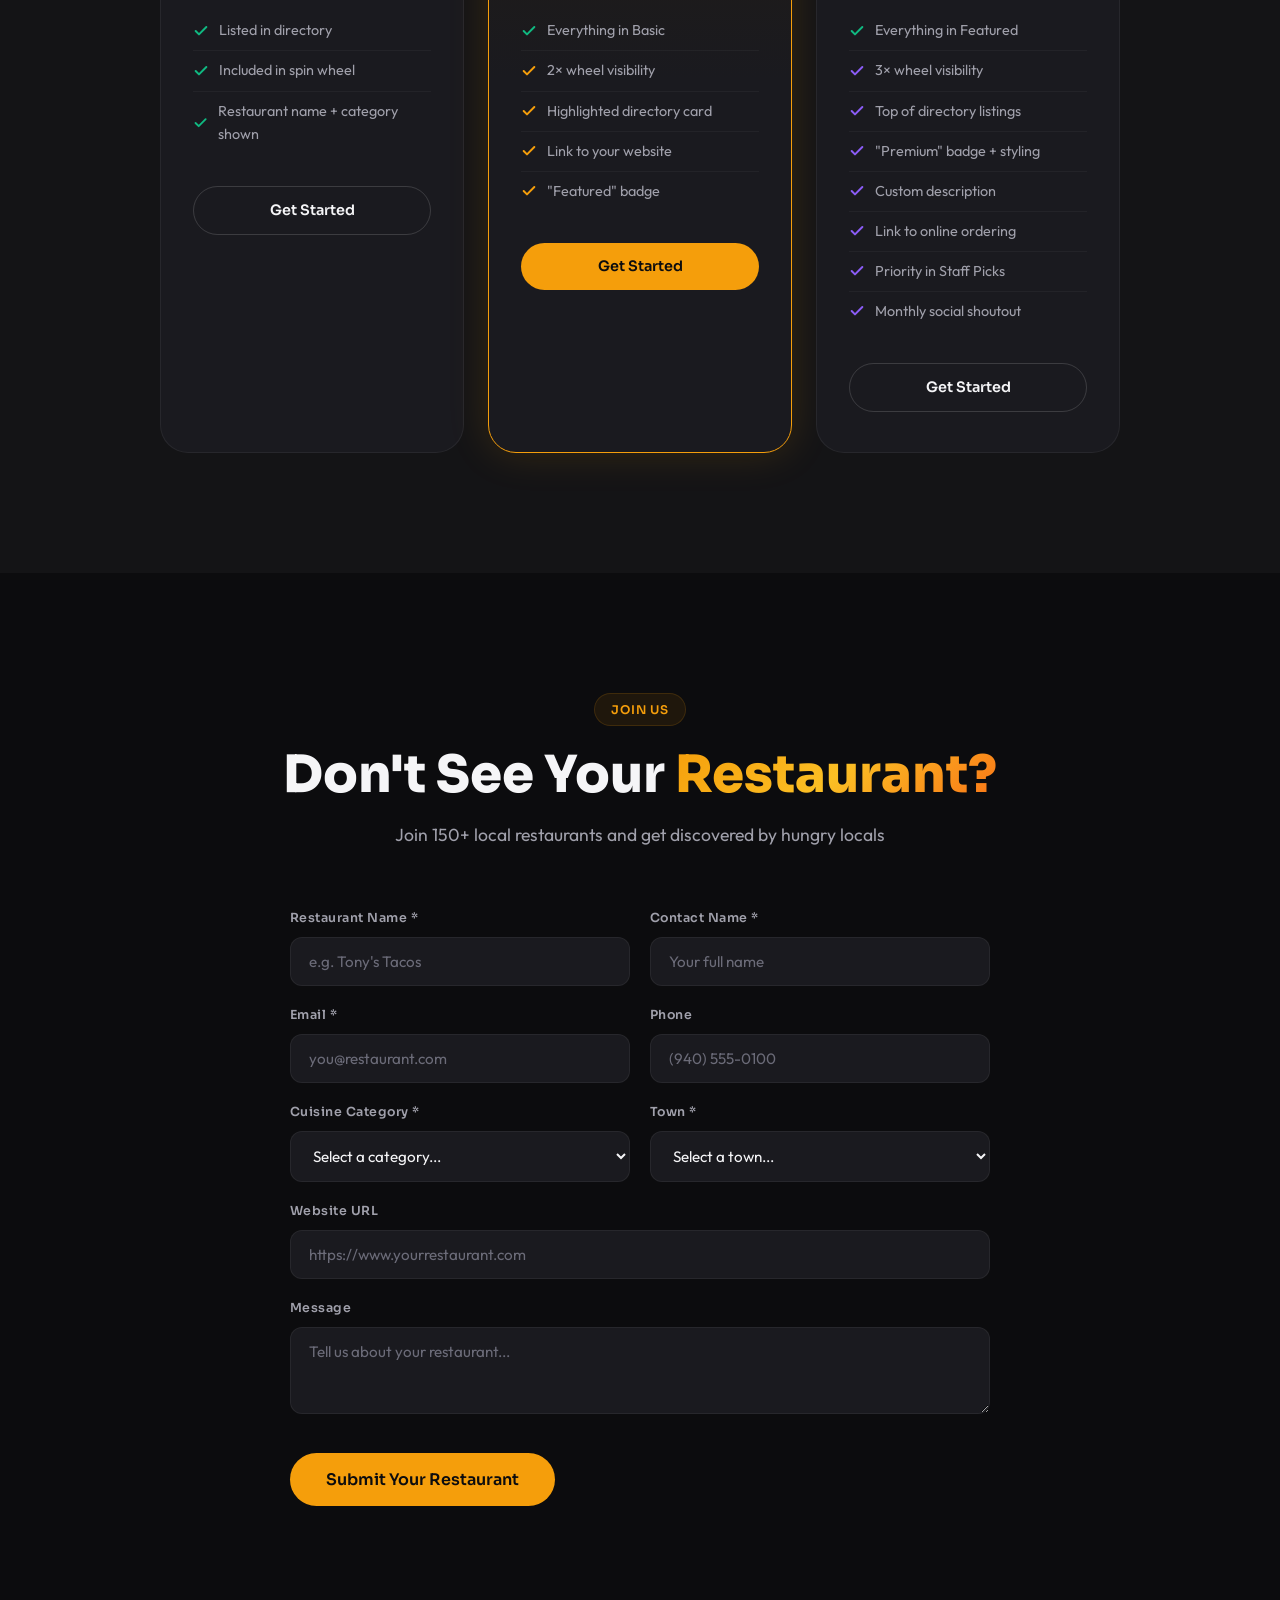
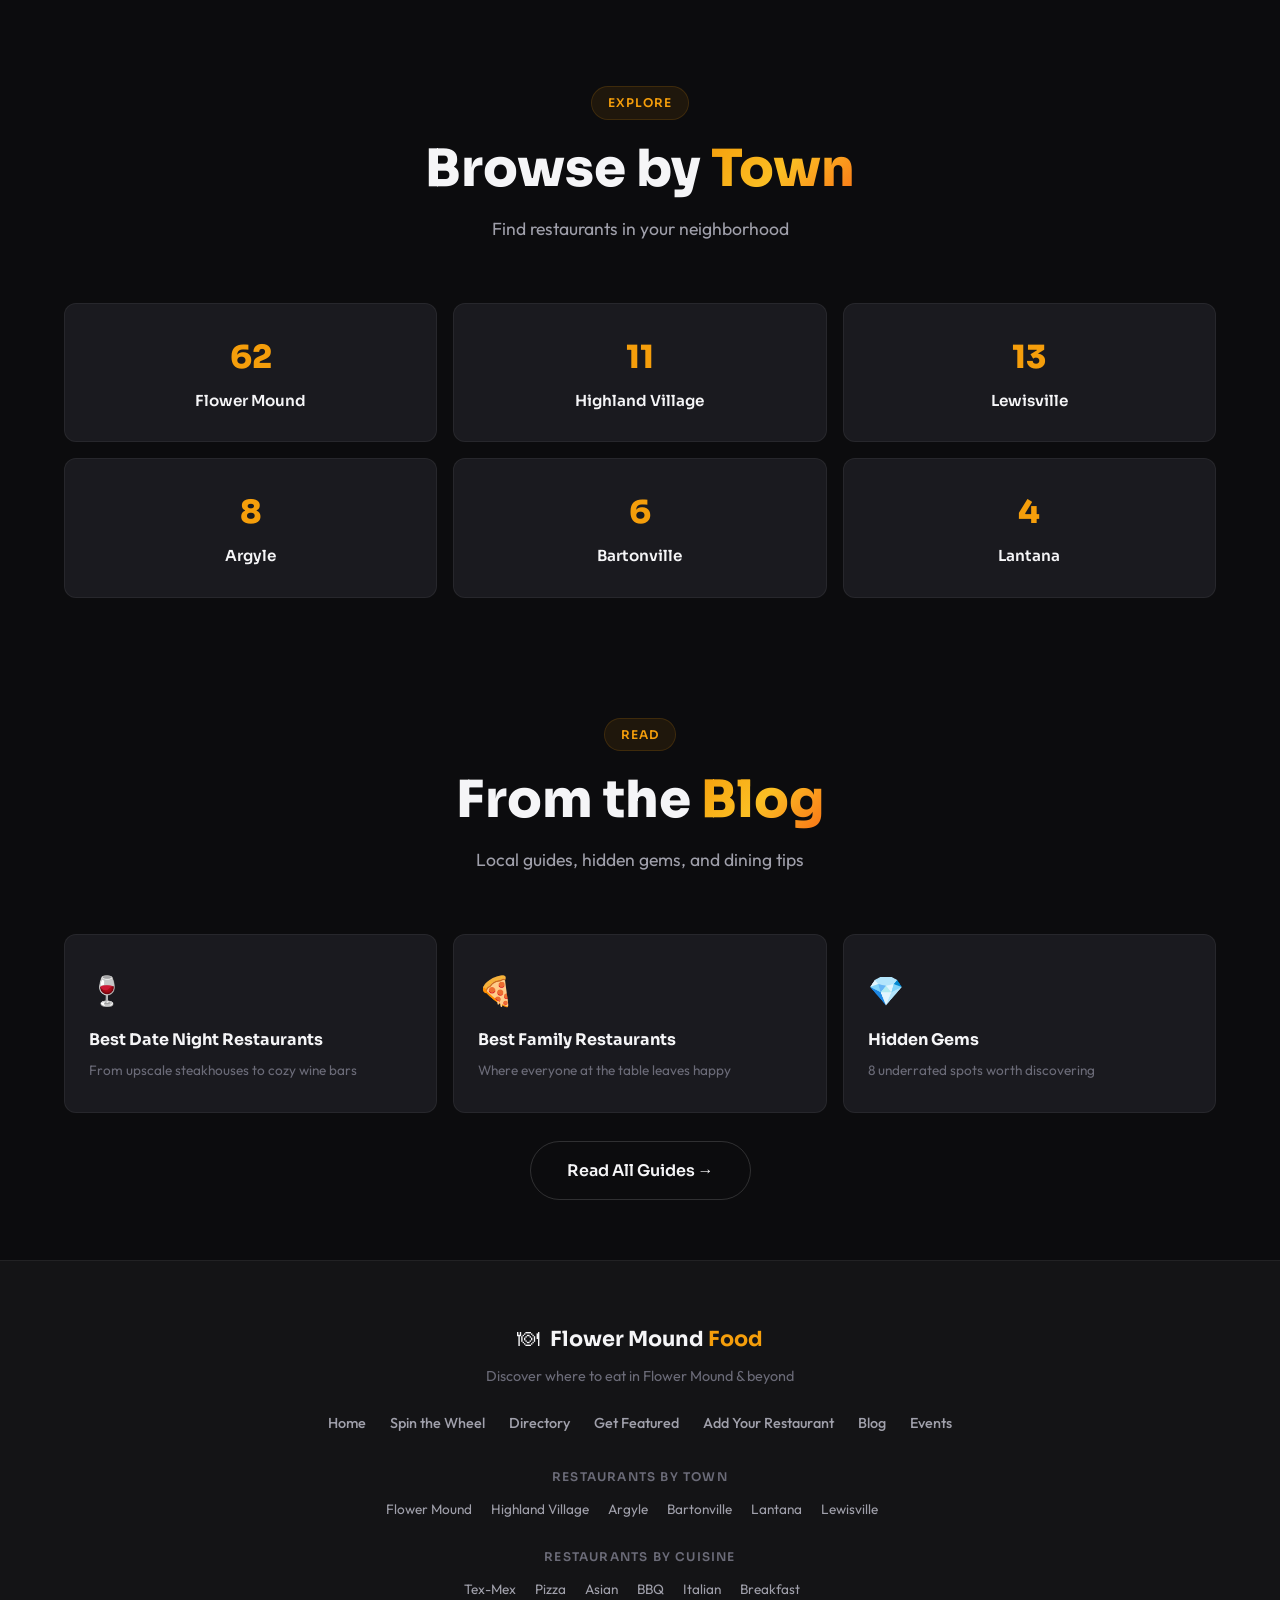
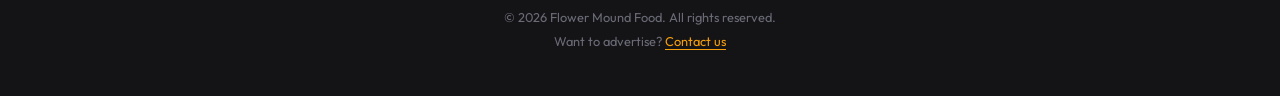
==== commit 50389393: "feat: improve homepage hero copy, add SEO pages, events, blog, and deployment docs - Updated hero H1" ====
--- a/index.html
+++ b/index.html
@@ -1,440 +1,555 @@
 <!DOCTYPE html>
 <html lang="en">
 <head>
-<meta charset="UTF-8">
-<meta name="viewport" content="width=device-width, initial-scale=1.0">
-<title>Flower Mound Food — Discover Where to Eat in Flower Mound TX & Beyond</title>
-<meta name="description" content="Your guide to the best eats in Flower Mound, Highland Village, Argyle, Bartonville, Lantana & Lewisville. Spin the wheel, browse 150+ restaurants, and discover your next favorite meal.">
-<link rel="preconnect" href="https://fonts.googleapis.com">
-<link rel="preconnect" href="https://fonts.gstatic.com" crossorigin>
-<link href="https://fonts.googleapis.com/css2?family=Outfit:wght@300;400;500;600;700&family=Sora:wght@400;600;700;800&display=swap" rel="stylesheet">
-<link rel="stylesheet" href="style.css">
+  <meta charset="UTF-8">
+  <meta name="viewport" content="width=device-width, initial-scale=1.0">
+  <!-- Google Analytics -->
+  <script async src="https://www.googletagmanager.com/gtag/js?id=G-6RMHL6KV5H"></script>
+  <script>
+    window.dataLayer = window.dataLayer || [];
+    function gtag(){dataLayer.push(arguments);}
+    gtag('js', new Date());
+    gtag('config', 'G-6RMHL6KV5H');
+  </script>
+  <title>Find the Best Places to Eat in Flower Mound TX & Nearby | Flower Mound Food</title>
+  <meta name="description" content="Your local guide to 150+ restaurants in Flower Mound, Highland Village, Argyle, Bartonville, Lantana & Lewisville TX. Spin the wheel, browse the directory, or read our restaurant guides.">
+  <link rel="canonical" href="https://flowermoundfood.com/">
+  <meta property="og:title" content="Find the Best Places to Eat in Flower Mound TX & Nearby">
+  <meta property="og:description" content="Your local guide to 150+ restaurants in Flower Mound, Highland Village, Argyle, Bartonville, Lantana & Lewisville TX. Spin the wheel or browse the directory.">
+  <meta property="og:type" content="website">
+  <meta property="og:url" content="https://flowermoundfood.com/">
+  <meta property="og:site_name" content="Flower Mound Food">
+  <meta name="twitter:card" content="summary_large_image">
+  <meta name="twitter:title" content="Find the Best Places to Eat in Flower Mound TX & Nearby">
+  <meta name="twitter:description" content="Your local guide to 150+ restaurants in Flower Mound TX & beyond.">
+  <link rel="preconnect" href="https://fonts.googleapis.com">
+  <link rel="preconnect" href="https://fonts.gstatic.com" crossorigin>
+  <link href="https://fonts.googleapis.com/css2?family=Outfit:wght@300;400;500;600;700;800;900&family=Sora:wght@300;400;500;600;700;800&display=swap" rel="stylesheet">
+  <link rel="stylesheet" href="./style.css">
 </head>
 <body>
-<div class="noise-overlay"></div>
-
-<!-- NAVIGATION -->
-<nav id="navbar">
-<div class="nav-inner">
-<a href="/#home" class="nav-brand">
-<span class="brand-icon">🍽</span>
-<span><span class="brand-accent">FM</span>Food</span>
-</a>
-<div class="nav-toggle" id="navToggle"><span></span><span></span><span></span></div>
-<div class="nav-links" id="navLinks">
-<a href="/#home" class="nav-link active">Home</a>
-<a href="/#wheel" class="nav-link">Spin</a>
-<a href="/#directory" class="nav-link">Directory</a>
-<a href="/events" class="nav-link">Events</a>
-<a href="/#pricing" class="nav-link" style="background:var(--accent);color:var(--bg-primary);font-weight:700;">For Restaurants</a>
-<a href="/#submit" class="nav-link">Add Yours</a>
-<a href="/blog" class="nav-link">Blog</a>
-</div>
-</div>
-</nav>
-
-<!-- EVENTS TICKER -->
-<div class="events-ticker" id="eventsTicker">
-<span class="ticker-badge">TONIGHT</span>
-<div class="ticker-track">
-<div class="ticker-content">
-<span class="ticker-item"><span class="ticker-dot"></span>Marty B's — Live Jazz 7PM</span>
-<span class="ticker-item"><span class="ticker-dot"></span>Tycoon — Half-Price Apps</span>
-<span class="ticker-item"><span class="ticker-dot"></span>$2 Taco Tuesday at El Fenix</span>
-<span class="ticker-item"><span class="ticker-dot"></span>Cork & Pig — Wine Night BOGO</span>
-<span class="ticker-item"><span class="ticker-dot"></span>Twisted Root — Live Trivia 8PM</span>
-<span class="ticker-item"><span class="ticker-dot"></span>Shoal Creek Tavern — Pint Night</span>
-<span class="ticker-item"><span class="ticker-dot"></span>Marty B's — Live Jazz 7PM</span>
-<span class="ticker-item"><span class="ticker-dot"></span>Tycoon — Half-Price Apps</span>
-<span class="ticker-item"><span class="ticker-dot"></span>$2 Taco Tuesday at El Fenix</span>
-<span class="ticker-item"><span class="ticker-dot"></span>Cork & Pig — Wine Night BOGO</span>
-<span class="ticker-item"><span class="ticker-dot"></span>Twisted Root — Live Trivia 8PM</span>
-<span class="ticker-item"><span class="ticker-dot"></span>Shoal Creek Tavern — Pint Night</span>
-</div>
-</div>
-</div>
-
-<!-- HERO SECTION -->
-<section class="hero-section section" id="home">
-<div class="hero-bg">
-<div class="hero-gradient-orb orb-1"></div>
-<div class="hero-gradient-orb orb-2"></div>
-<div class="hero-gradient-orb orb-3"></div>
-</div>
-<div class="container hero-content">
-<div class="hero-badge reveal">150+ Local Restaurants</div>
-<h1 class="hero-title reveal reveal-delay-1">Flower Mound<br><span class="text-gradient">Food</span></h1>
-<p class="hero-subtitle reveal reveal-delay-2">Your guide to the best eats in Flower Mound, Highland Village, Argyle, Bartonville, Lantana & Lewisville</p>
-<div class="hero-ctas reveal reveal-delay-3">
-<a href="/#wheel" class="btn btn-primary btn-lg">⭕ Spin the Wheel</a>
-<a href="/#directory" class="btn btn-outline btn-lg">Browse Restaurants</a>
-</div>
-<div class="hero-pills reveal reveal-delay-3">
-<a href="/best-mexican" class="hero-pill">🌮 Tex-Mex</a>
-<a href="/best-pizza" class="hero-pill">🍕 Pizza</a>
-<a href="/best-asian" class="hero-pill">🍣 Asian</a>
-<a href="/best-bbq" class="hero-pill">🔥 BBQ</a>
-<a href="/best-italian" class="hero-pill">🍝 Italian</a>
-<a href="/best-breakfast" class="hero-pill">🥞 Breakfast</a>
-</div>
-<div class="hero-scroll-hint reveal reveal-delay-3">
-SCROLL TO EXPLORE
-<div class="scroll-line"></div>
-</div>
-</div>
-</section>
-
-<!-- NEW: FOR RESTAURANTS HERO BLOCK -->
-<section class="section" id="for-restaurants" style="padding:80px 0;background:linear-gradient(135deg, rgba(245,158,11,0.08) 0%, rgba(16,185,129,0.06) 100%);border-top:1px solid rgba(245,158,11,0.15);border-bottom:1px solid rgba(245,158,11,0.15);">
-<div class="container" style="text-align:center;">
-<div class="section-tag reveal">FOR RESTAURANT OWNERS</div>
-<h2 class="section-title reveal reveal-delay-1" style="font-size:clamp(1.8rem,4vw,2.8rem);">Own a Restaurant in Flower Mound<br>or Nearby?</h2>
-<p class="section-subtitle reveal reveal-delay-2" style="margin-bottom:16px;">Get in front of locals actively searching for where to eat tonight. Join 150+ restaurants already listed.</p>
-<p class="reveal reveal-delay-2" style="color:var(--accent);font-family:var(--font-display);font-weight:700;font-size:1.1rem;margin-bottom:32px;">Featured listings get 2x visibility on the spin wheel + highlighted directory placement</p>
-<div class="reveal reveal-delay-3" style="display:flex;gap:16px;justify-content:center;flex-wrap:wrap;">
-<a href="https://buy.stripe.com/8x27sL5QO4RRePdbpE1ZS01" class="btn btn-primary btn-lg" style="background:var(--cta);font-size:1.1rem;padding:18px 40px;">Get Featured — $29/mo</a>
-<a href="/#submit" class="btn btn-outline btn-lg">List for Free</a>
-</div>
-</div>
-</section>
-
-<!-- TRENDING / POPULAR THIS WEEK -->
-<section class="popular-section section" style="padding:60px 0;">
-<div class="container">
-<div class="section-header">
-<div class="section-tag reveal">TRENDING</div>
-<h2 class="section-title reveal reveal-delay-1"><span>Popular</span><br><span class="text-gradient">This Week</span></h2>
-<p class="section-subtitle reveal reveal-delay-2">What locals are talking about right now</p>
-</div>
-<div class="popular-grid reveal">
-<a href="/best-mexican" class="popular-card">
-<span class="popular-emoji">🌮</span>
-<h3>Best Tex-Mex</h3>
-<p>16 restaurants from Mi Dia to Taco Ocho</p>
-</a>
-<a href="/blog#best-date-night-restaurants-flower-mound" class="popular-card">
-<span class="popular-emoji">🍷</span>
-<h3>Date Night Guide</h3>
-<p>10 romantic spots for your next evening out</p>
-</a>
-<a href="/flower-mound" class="popular-card">
-<span class="popular-emoji">📍</span>
-<h3>Flower Mound</h3>
-<p>62 restaurants in our home base</p>
-</a>
-<a href="/blog#hidden-gems-flower-mound-restaurants" class="popular-card">
-<span class="popular-emoji">💎</span>
-<h3>Hidden Gems</h3>
-<p>8 underrated spots worth discovering</p>
-</a>
-</div>
-</div>
-</section>
-
-<!-- PRICING SECTION (MOVED HIGHER, SIMPLIFIED TO 2 TIERS) -->
-<section class="pricing-section section" id="pricing">
-<div class="container">
-<div class="section-header">
-<div class="section-tag reveal">FOR RESTAURANTS</div>
-<h2 class="section-title reveal reveal-delay-1"><span>Get More</span><br><span class="text-gradient">Customers</span></h2>
-<p class="section-subtitle reveal reveal-delay-2">Stand out to thousands of locals looking for their next meal</p>
-</div>
-<div class="pricing-grid reveal" style="grid-template-columns:repeat(2,1fr);max-width:700px;">
-<!-- Basic -->
-<div class="pricing-card">
-<div class="pricing-tier">Basic</div>
-<div class="pricing-price">Free</div>
-<div class="pricing-period">forever</div>
-<ul class="pricing-features">
-<li>✓ Listed in directory</li>
-<li>✓ Included in spin wheel</li>
-<li>✓ Restaurant name + category shown</li>
-</ul>
-<a href="/#submit" class="btn btn-outline btn-block">Add Your Restaurant</a>
-</div>
-<!-- Featured -->
-<div class="pricing-card pricing-card-featured">
-<div class="popular-badge">MOST POPULAR</div>
-<div class="pricing-tier">Featured</div>
-<div class="pricing-price">$29<span class="pricing-unit">/mo</span></div>
-<div class="pricing-period">billed monthly</div>
-<ul class="pricing-features">
-<li>✓ Everything in Basic</li>
-<li>✓ 2× wheel visibility</li>
-<li>✓ Highlighted directory card</li>
-<li>✓ Link to your website</li>
-<li>✓ "Featured" badge</li>
-<li>✓ Priority in Staff Picks</li>
-<li>✓ Monthly social shoutout</li>
-</ul>
-<a href="https://buy.stripe.com/8x27sL5QO4RRePdbpE1ZS01" class="btn btn-primary btn-block" style="background:var(--cta);">Upgrade to Featured</a>
-</div>
-</div>
-</div>
-</section>
-
-<!-- EVENTS SPOTLIGHT -->
-<section class="events-spotlight-section section">
-<div class="container">
-<div class="section-header">
-<div class="section-tag reveal">DON'T MISS OUT</div>
-<h2 class="section-title reveal reveal-delay-1"><span>What's Happening</span><br><span class="text-gradient">This Week</span></h2>
-<p class="section-subtitle reveal reveal-delay-2">Specials, live music, and events from local restaurants</p>
-</div>
-<div class="spotlight-grid reveal">
-<div class="spotlight-card">
-<div class="spotlight-date">MAR 10</div>
-<div class="spotlight-restaurant">Marty B's</div>
-<h3 class="spotlight-title">Live Jazz Night</h3>
-<p class="spotlight-desc">Enjoy smooth jazz with craft cocktails and Southern-inspired bites every Tuesday evening starting at 7 PM.</p>
-<div class="spotlight-meta">
-<span class="badge badge-town">BARTONVILLE</span>
-<a href="/events" class="spotlight-link">Details →</a>
-</div>
-</div>
-<div class="spotlight-card">
-<div class="spotlight-date">MAR 11</div>
-<div class="spotlight-restaurant">Tycoon Flats</div>
-<h3 class="spotlight-title">Half-Price Appetizers</h3>
-<p class="spotlight-desc">All appetizers half off from 4–7 PM. Perfect for after-work bites with friends and family.</p>
-<div class="spotlight-meta">
-<span class="badge badge-town">FLOWER MOUND</span>
-<a href="/events" class="spotlight-link">Details →</a>
-</div>
-</div>
-<div class="spotlight-card">
-<div class="spotlight-date">MAR 12</div>
-<div class="spotlight-restaurant">El Fenix</div>
-<h3 class="spotlight-title">$2 Taco Thursday</h3>
-<p class="spotlight-desc">Build-your-own tacos for just $2 each all day. Mix and match proteins and fresh toppings.</p>
-<div class="spotlight-meta">
-<span class="badge badge-town">HIGHLAND VILLAGE</span>
-<a href="/events" class="spotlight-link">Details →</a>
-</div>
-</div>
-</div>
-<div class="spotlight-actions reveal">
-<a href="/events" class="btn btn-outline">View Full Events Calendar</a>
-<a href="/events#promote" class="btn btn-primary" style="background:var(--accent);font-weight:700;font-size:1rem;">📣 Promote Your Event — $10/day</a>
-</div>
-</div>
-</section>
-
-<!-- SPIN WHEEL -->
-<section class="wheel-section section" id="wheel">
-<div class="container">
-<div class="section-header">
-<div class="section-tag reveal">CAN'T DECIDE?</div>
-<h2 class="section-title reveal reveal-delay-1"><span>Spin the</span><br><span class="text-gradient">Wheel</span></h2>
-<p class="section-subtitle reveal reveal-delay-2">Let fate choose your next meal. Filter by cuisine or town, then spin!</p>
-</div>
-<div class="wheel-layout reveal">
-<div class="wheel-filters">
-<div class="filter-group">
-<label class="filter-label">CUISINE</label>
-<select class="filter-select" id="wheelCuisineFilter"><option value="all">All Cuisines</option></select>
-</div>
-<div class="filter-group">
-<label class="filter-label">TOWN</label>
-<select class="filter-select" id="wheelTownFilter"><option value="all">All Towns</option></select>
-</div>
-<button class="btn btn-primary spin-trigger-btn" id="spinBtn">SPIN!</button>
-</div>
-<div class="wheel-stage">
-<div class="wheel-container">
-<div class="wheel-pointer"></div>
-<canvas id="wheelCanvas"></canvas>
-<div class="wheel-center-label">TAP<br>SPIN</div>
-</div>
-</div>
-</div>
-</div>
-<!-- Winner Modal -->
-<div class="modal-overlay" id="winnerModal">
-<div class="modal-card">
-<span class="modal-close" id="modalClose">×</span>
-<div class="modal-tag">YOUR NEXT MEAL</div>
-<h3 class="modal-title" id="winnerName"></h3>
-<div class="modal-badges">
-<span class="badge badge-category" id="winnerCategory"></span>
-<span class="badge badge-town" id="winnerTown"></span>
-</div>
-<div class="modal-actions">
-<button class="btn btn-primary" id="spinAgainBtn">Spin Again</button>
-<button class="btn btn-outline" id="modalCloseBtn">Close</button>
-</div>
-</div>
-</div>
-</section>
-
-<!-- DIRECTORY -->
-<section class="directory-section section" id="directory">
-<div class="container">
-<div class="section-header">
-<div class="section-tag reveal">EXPLORE</div>
-<h2 class="section-title reveal reveal-delay-1"><span>Restaurant</span><br><span class="text-gradient">Directory</span></h2>
-<p class="section-subtitle reveal reveal-delay-2">Browse all local restaurants in one place</p>
-</div>
-<div class="directory-controls reveal">
-<div class="search-box">
-<input type="text" class="search-input" id="searchInput" placeholder="Search restaurants..." aria-label="Search restaurants...">
-</div>
-<div class="filter-row">
-<select class="filter-select" id="dirCuisineFilter"><option value="all">All Cuisines</option></select>
-<select class="filter-select" id="dirTownFilter"><option value="all">All Towns</option></select>
-<select class="filter-select" id="dirSortFilter">
-<option value="alpha">A → Z</option>
-<option value="town">By Town</option>
-<option value="category">By Category</option>
-</select>
-</div>
-<div class="results-count" id="resultsCount"></div>
-</div>
-<div class="directory-grid" id="directoryGrid"></div>
-</div>
-</section>
-
-<!-- SUBMIT FORM -->
-<section class="submit-section section" id="submit">
-<div class="container">
-<div class="section-header">
-<div class="section-tag reveal">JOIN US</div>
-<h2 class="section-title reveal reveal-delay-1"><span>Don't See Your</span><br><span class="text-gradient">Restaurant?</span></h2>
-<p class="section-subtitle reveal reveal-delay-2">Join 150+ local restaurants and get discovered by hungry locals</p>
-<p class="reveal reveal-delay-2" style="color:var(--accent);font-size:0.9rem;margin-top:8px;font-weight:600;">Start free, then upgrade any time to Featured to boost visibility.</p>
-</div>
-<form class="submit-form reveal" id="submitForm">
-<div class="form-grid">
-<div>
-<label class="form-label">Restaurant Name *</label>
-<input type="text" class="form-input" name="restaurant" required placeholder="e.g. Tony's Tacos" aria-label="e.g. Tony's Tacos">
-</div>
-<div>
-<label class="form-label">Contact Name *</label>
-<input type="text" class="form-input" name="contact" required placeholder="Your full name" aria-label="Your full name">
-</div>
-<div>
-<label class="form-label">Email *</label>
-<input type="email" class="form-input" name="email" required placeholder="you@restaurant.com" aria-label="you@restaurant.com">
-</div>
-<div>
-<label class="form-label">Phone</label>
-<input type="tel" class="form-input" name="phone" placeholder="(940) 555-0100" aria-label="(940) 555-0100">
-</div>
-<div>
-<label class="form-label">Cuisine Category *</label>
-<select class="form-input" name="cuisine" id="submitCuisine" required><option value="" selected>Select a category...</option></select>
-</div>
-<div>
-<label class="form-label">Town *</label>
-<select class="form-input" name="town" id="submitTown" required><option value="" selected>Select a town...</option></select>
-</div>
-<div class="form-group-full">
-<label class="form-label">Website URL</label>
-<input type="url" class="form-input" name="website" placeholder="https://www.yourrestaurant.com" aria-label="https://www.yourrestaurant.com">
-</div>
-<div class="form-group-full">
-<label class="form-label">Message</label>
-<textarea class="form-input form-textarea" name="message" placeholder="Tell us about your restaurant..."></textarea>
-</div>
-</div>
-<button type="submit" class="btn btn-primary btn-block btn-lg">Submit Your Restaurant</button>
-</form>
-</div>
-</section>
-
-<!-- BROWSE BY TOWN -->
-<section class="explore-towns-section section">
-<div class="container">
-<div class="section-header">
-<div class="section-tag reveal">EXPLORE</div>
-<h2 class="section-title reveal reveal-delay-1"><span>Browse by</span><br><span class="text-gradient">Town</span></h2>
-<p class="section-subtitle reveal reveal-delay-2">Find restaurants in your neighborhood</p>
-</div>
-<div class="town-grid reveal">
-<a href="/flower-mound" class="town-card"><span class="town-count">62</span><h3>Flower Mound</h3></a>
-<a href="/highland-village" class="town-card"><span class="town-count">11</span><h3>Highland Village</h3></a>
-<a href="/lewisville" class="town-card"><span class="town-count">13</span><h3>Lewisville</h3></a>
-<a href="/argyle" class="town-card"><span class="town-count">8</span><h3>Argyle</h3></a>
-<a href="/bartonville" class="town-card"><span class="town-count">6</span><h3>Bartonville</h3></a>
-<a href="/lantana" class="town-card"><span class="town-count">4</span><h3>Lantana</h3></a>
-</div>
-</div>
-</section>
-
-<!-- BLOG CTA -->
-<section class="blog-cta-section section">
-<div class="container">
-<div class="section-header">
-<div class="section-tag reveal">READ</div>
-<h2 class="section-title reveal reveal-delay-1"><span>From the</span><br><span class="text-gradient">Blog</span></h2>
-<p class="section-subtitle reveal reveal-delay-2">Local guides, hidden gems, and dining tips</p>
-</div>
-<div class="blog-cta-grid reveal">
-<a href="/blog#best-date-night-restaurants-flower-mound" class="blog-cta-card">
-<span class="blog-cta-emoji">🍷</span>
-<h3>Best Date Night Restaurants</h3>
-<p>From upscale steakhouses to cozy wine bars</p>
-</a>
-<a href="/blog#best-family-restaurants-flower-mound" class="blog-cta-card">
-<span class="blog-cta-emoji">🍕</span>
-<h3>Best Family Restaurants</h3>
-<p>Where everyone at the table leaves happy</p>
-</a>
-<a href="/blog#hidden-gems-flower-mound-restaurants" class="blog-cta-card">
-<span class="blog-cta-emoji">💎</span>
-<h3>Hidden Gems</h3>
-<p>8 underrated spots worth discovering</p>
-</a>
-</div>
-<div class="blog-cta-action reveal">
-<a href="/blog" class="btn btn-outline">Read All Guides →</a>
-</div>
-</div>
-</section>
-
-<!-- FOOTER -->
-<footer class="footer">
-<div class="container footer-inner">
-<div class="footer-brand">
-<span>🍽</span>
-<span class="brand-text">Flower Mound<br>Food</span>
-<p class="footer-tagline">Discover where to eat in Flower Mound & beyond</p>
-</div>
-<div class="footer-links">
-<a href="/#home">Home</a>
-<a href="/#wheel">Spin the Wheel</a>
-<a href="/#directory">Directory</a>
-<a href="/#pricing">For Restaurants</a>
-<a href="/#submit">Add Your Restaurant</a>
-<a href="/blog">Blog</a>
-<a href="/events">Events</a>
-</div>
-<div class="footer-towns">
-<div class="footer-section-label">RESTAURANTS BY TOWN</div>
-<a href="/flower-mound">Flower Mound</a>
-<a href="/highland-village">Highland Village</a>
-<a href="/argyle">Argyle</a>
-<a href="/bartonville">Bartonville</a>
-<a href="/lantana">Lantana</a>
-<a href="/lewisville">Lewisville</a>
-</div>
-<div class="footer-cuisines">
-<div class="footer-section-label">RESTAURANTS BY CUISINE</div>
-<a href="/best-mexican">Tex-Mex</a>
-<a href="/best-pizza">Pizza</a>
-<a href="/best-asian">Asian</a>
-<a href="/best-bbq">BBQ</a>
-<a href="/best-italian">Italian</a>
-<a href="/best-breakfast">Breakfast</a>
-</div>
-<div class="footer-bottom" style="margin-top:32px;">
-<p>&copy; 2026 Flower Mound Food. All rights reserved.</p>
-<p>Want to advertise? <a href="mailto:flowermoundfood@gmail.com?subject=Advertising%20Inquiry%20-%20Flower%20Mound%20Food">Contact us</a></p>
-</div>
-</div>
-</footer>
-
-<script src="app.js"></script>
+  <!-- NOISE OVERLAY -->
+  <div class="noise-overlay"></div>
+
+  <!-- NAV -->
+  <nav id="navbar">
+    <div class="nav-inner">
+      <a href="#home" class="nav-brand">
+        <span class="brand-icon">🍽</span>
+        <span class="brand-text">FM<span class="brand-accent">Food</span></span>
+      </a>
+      <button class="nav-toggle" id="navToggle" aria-label="Toggle menu">
+        <span></span><span></span><span></span>
+      </button>
+      <div class="nav-links" id="navLinks">
+        <a href="#home" class="nav-link active">Home</a>
+        <a href="#wheel" class="nav-link">Spin</a>
+        <a href="#directory" class="nav-link">Directory</a>
+        <a href="./events.html" class="nav-link">Events</a>
+        <a href="#pricing" class="nav-link">Get Featured</a>
+        <a href="#submit" class="nav-link">Add Yours</a>
+        <a href="./blog.html" class="nav-link">Blog</a>
+      </div>
+    </div>
+  </nav>
+
+  <!-- EVENTS TICKER -->
+  <div class="events-ticker" id="eventsTicker">
+    <div class="ticker-badge">TONIGHT</div>
+    <div class="ticker-track">
+      <div class="ticker-content">
+        <span class="ticker-item"><span class="ticker-dot"></span>Marty B's — Live Jazz 7PM</span>
+        <span class="ticker-item"><span class="ticker-dot"></span>Tycoon — Half-Price Apps</span>
+        <span class="ticker-item"><span class="ticker-dot"></span>$2 Taco Tuesday at El Fenix</span>
+        <span class="ticker-item"><span class="ticker-dot"></span>Cork &amp; Pig — Wine Night BOGO</span>
+        <span class="ticker-item"><span class="ticker-dot"></span>Twisted Root — Live Trivia 8PM</span>
+        <span class="ticker-item"><span class="ticker-dot"></span>Shoal Creek Tavern — Pint Night</span>
+        <span class="ticker-item"><span class="ticker-dot"></span>Marty B's — Live Jazz 7PM</span>
+        <span class="ticker-item"><span class="ticker-dot"></span>Tycoon — Half-Price Apps</span>
+        <span class="ticker-item"><span class="ticker-dot"></span>$2 Taco Tuesday at El Fenix</span>
+        <span class="ticker-item"><span class="ticker-dot"></span>Cork &amp; Pig — Wine Night BOGO</span>
+        <span class="ticker-item"><span class="ticker-dot"></span>Twisted Root — Live Trivia 8PM</span>
+        <span class="ticker-item"><span class="ticker-dot"></span>Shoal Creek Tavern — Pint Night</span>
+      </div>
+    </div>
+  </div>
+
+  <!-- HERO -->
+  <section id="home" class="section hero-section">
+    <div class="hero-bg">
+      <div class="hero-gradient-orb orb-1"></div>
+      <div class="hero-gradient-orb orb-2"></div>
+      <div class="hero-gradient-orb orb-3"></div>
+    </div>
+    <div class="container hero-content">
+      <div class="reveal">
+        <span class="hero-badge">150+ Local Restaurants</span>
+      </div>
+      <h1 class="hero-title reveal reveal-delay-1">
+        Find the best places to eat in<br><span class="text-gradient">Flower Mound &amp; nearby</span>
+      </h1>
+      <p class="hero-subtitle reveal reveal-delay-2">
+        Browse local restaurants in Flower Mound, Highland Village, Lantana, Argyle, Bartonville, and Lewisville to find your next favorite meal.
+      </p>
+      <div class="hero-ctas reveal reveal-delay-3">
+        <a href="#directory" class="btn btn-primary btn-lg">
+          <svg width="20" height="20" viewBox="0 0 24 24" fill="none" stroke="currentColor" stroke-width="2" stroke-linecap="round" stroke-linejoin="round"><rect x="3" y="3" width="7" height="7"/><rect x="14" y="3" width="7" height="7"/><rect x="3" y="14" width="7" height="7"/><rect x="14" y="14" width="7" height="7"/></svg>
+          Browse All Restaurants
+        </a>
+        <a href="#wheel" class="btn btn-outline btn-lg">
+          🎰 Spin the Wheel for a Random Pick
+        </a>
+      </div>
+      <!-- Quick-Browse Category Pills -->
+      <div class="hero-pills reveal reveal-delay-3">
+        <a href="./best-mexican.html" class="hero-pill">🌮 Tex-Mex</a>
+        <a href="./best-pizza.html" class="hero-pill">🍕 Pizza</a>
+        <a href="./best-asian.html" class="hero-pill">🍣 Asian</a>
+        <a href="./best-bbq.html" class="hero-pill">🔥 BBQ</a>
+        <a href="./best-italian.html" class="hero-pill">🍝 Italian</a>
+        <a href="./best-breakfast.html" class="hero-pill">🥞 Breakfast</a>
+      </div>
+      <div class="hero-scroll-hint reveal reveal-delay-3">
+        <div class="scroll-line"></div>
+        <span>Scroll to explore</span>
+      </div>
+    </div>
+  </section>
+
+  <!-- POPULAR THIS WEEK -->
+  <section class="section popular-section">
+    <div class="container">
+      <div class="section-header reveal">
+        <span class="section-tag">Trending</span>
+        <h2 class="section-title">Popular <span class="text-gradient">This Week</span></h2>
+        <p class="section-subtitle">What locals are talking about right now</p>
+      </div>
+      <div class="popular-grid">
+        <a href="./best-mexican.html" class="popular-card reveal">
+          <span class="popular-emoji">🌮</span>
+          <h3>Best Tex-Mex</h3>
+          <p>16 restaurants from Mi Dia to Taco Ocho</p>
+        </a>
+        <a href="./blog.html#best-date-night-restaurants-flower-mound" class="popular-card reveal reveal-delay-1">
+          <span class="popular-emoji">🍷</span>
+          <h3>Date Night Guide</h3>
+          <p>10 romantic spots for your next evening out</p>
+        </a>
+        <a href="./flower-mound.html" class="popular-card reveal reveal-delay-2">
+          <span class="popular-emoji">📍</span>
+          <h3>Flower Mound</h3>
+          <p>62 restaurants in our home base</p>
+        </a>
+        <a href="./blog.html#hidden-gems-flower-mound-restaurants" class="popular-card reveal reveal-delay-3">
+          <span class="popular-emoji">💎</span>
+          <h3>Hidden Gems</h3>
+          <p>8 underrated spots worth discovering</p>
+        </a>
+      </div>
+    </div>
+  </section>
+
+  <!-- WHAT'S HAPPENING THIS WEEK -->
+  <section class="section events-spotlight-section">
+    <div class="container">
+      <div class="section-header reveal">
+        <span class="section-tag">Don't Miss Out</span>
+        <h2 class="section-title">What's Happening <span class="text-gradient">This Week</span></h2>
+        <p class="section-subtitle">Specials, live music, and events from local restaurants</p>
+      </div>
+
+      <div class="spotlight-grid">
+        <div class="spotlight-card reveal">
+          <div class="spotlight-date">MAR 10</div>
+          <h3 class="spotlight-restaurant">Marty B's</h3>
+          <h4 class="spotlight-title">Live Jazz Night</h4>
+          <p class="spotlight-desc">Enjoy smooth jazz with craft cocktails and Southern-inspired bites every Tuesday evening starting at 7 PM.</p>
+          <div class="spotlight-meta">
+            <span class="badge badge-town">Bartonville</span>
+            <a href="./events.html" class="spotlight-link">Details →</a>
+          </div>
+        </div>
+        <div class="spotlight-card reveal reveal-delay-1">
+          <div class="spotlight-date">MAR 11</div>
+          <h3 class="spotlight-restaurant">Tycoon Flats</h3>
+          <h4 class="spotlight-title">Half-Price Appetizers</h4>
+          <p class="spotlight-desc">All appetizers half off from 4–7 PM. Perfect for after-work bites with friends and family.</p>
+          <div class="spotlight-meta">
+            <span class="badge badge-town">Flower Mound</span>
+            <a href="./events.html" class="spotlight-link">Details →</a>
+          </div>
+        </div>
+        <div class="spotlight-card reveal reveal-delay-2">
+          <div class="spotlight-date">MAR 12</div>
+          <h3 class="spotlight-restaurant">El Fenix</h3>
+          <h4 class="spotlight-title">$2 Taco Thursday</h4>
+          <p class="spotlight-desc">Build-your-own tacos for just $2 each all day. Mix and match proteins and fresh toppings.</p>
+          <div class="spotlight-meta">
+            <span class="badge badge-town">Highland Village</span>
+            <a href="./events.html" class="spotlight-link">Details →</a>
+          </div>
+        </div>
+      </div>
+
+      <div class="spotlight-actions reveal">
+        <a href="./events.html" class="btn btn-outline btn-lg">View Full Events Calendar</a>
+        <a href="./events.html#promote" class="btn btn-primary btn-lg">Promote Your Event — $10/day</a>
+      </div>
+    </div>
+  </section>
+
+  <!-- SPIN WHEEL -->
+  <section id="wheel" class="section wheel-section">
+    <div class="container">
+      <div class="section-header reveal">
+        <span class="section-tag">Can't Decide?</span>
+        <h2 class="section-title">Spin the <span class="text-gradient">Wheel</span></h2>
+        <p class="section-subtitle">Let fate choose your next meal. Filter by cuisine or town, then spin!</p>
+      </div>
+
+      <div class="wheel-layout">
+        <div class="wheel-filters reveal">
+          <div class="filter-group">
+            <label class="filter-label">Cuisine</label>
+            <select id="wheelCuisineFilter" class="filter-select">
+              <option value="all">All Cuisines</option>
+            </select>
+          </div>
+          <div class="filter-group">
+            <label class="filter-label">Town</label>
+            <select id="wheelTownFilter" class="filter-select">
+              <option value="all">All Towns</option>
+            </select>
+          </div>
+          <button id="spinBtn" class="btn btn-primary btn-lg spin-trigger-btn">
+            <svg width="22" height="22" viewBox="0 0 24 24" fill="none" stroke="currentColor" stroke-width="2.5" stroke-linecap="round" stroke-linejoin="round"><path d="M21.5 2v6h-6M2.5 22v-6h6M2 11.5a10 10 0 0 1 18.8-4.3M22 12.5a10 10 0 0 1-18.8 4.2"/></svg>
+            SPIN!
+          </button>
+        </div>
+
+        <div class="wheel-stage reveal">
+          <div class="wheel-pointer"></div>
+          <div class="wheel-container" id="wheelContainer">
+            <canvas id="wheelCanvas" width="500" height="500"></canvas>
+          </div>
+          <div class="wheel-center-label">TAP<br>SPIN</div>
+        </div>
+      </div>
+    </div>
+
+    <!-- Winner Modal -->
+    <div class="modal-overlay" id="winnerModal">
+      <div class="modal-card">
+        <button class="modal-close" id="modalClose">&times;</button>
+        <div class="modal-confetti"></div>
+        <span class="modal-tag">Your Next Meal</span>
+        <h3 class="modal-title" id="winnerName"></h3>
+        <div class="modal-badges">
+          <span class="badge badge-category" id="winnerCategory"></span>
+          <span class="badge badge-town" id="winnerTown"></span>
+        </div>
+        <div class="modal-actions">
+          <button class="btn btn-primary" id="spinAgainBtn">Spin Again</button>
+          <button class="btn btn-outline" id="modalCloseBtn">Close</button>
+        </div>
+      </div>
+    </div>
+  </section>
+
+  <!-- DIRECTORY -->
+  <section id="directory" class="section directory-section">
+    <div class="container">
+      <div class="section-header reveal">
+        <span class="section-tag">Explore</span>
+        <h2 class="section-title">Restaurant <span class="text-gradient">Directory</span></h2>
+        <p class="section-subtitle">Browse all local restaurants in one place</p>
+      </div>
+
+      <div class="directory-controls reveal">
+        <div class="search-box">
+          <svg class="search-icon" width="18" height="18" viewBox="0 0 24 24" fill="none" stroke="currentColor" stroke-width="2" stroke-linecap="round" stroke-linejoin="round"><circle cx="11" cy="11" r="8"/><path d="m21 21-4.3-4.3"/></svg>
+          <input type="text" id="searchInput" placeholder="Search restaurants..." class="search-input">
+        </div>
+        <div class="filter-row">
+          <select id="dirCuisineFilter" class="filter-select">
+            <option value="all">All Cuisines</option>
+          </select>
+          <select id="dirTownFilter" class="filter-select">
+            <option value="all">All Towns</option>
+          </select>
+          <select id="dirSortFilter" class="filter-select">
+            <option value="alpha">A → Z</option>
+            <option value="town">By Town</option>
+            <option value="category">By Category</option>
+          </select>
+        </div>
+        <div class="results-count" id="resultsCount">Showing 0 of 0 restaurants</div>
+        <p class="directory-hint">Use the filters above to narrow by town, cuisine, or sort order. Or just scroll — everyone's here.</p>
+      </div>
+
+      <div class="directory-grid" id="directoryGrid">
+        <!-- Cards injected by JS -->
+      </div>
+    </div>
+  </section>
+
+  <!-- PRICING -->
+  <section id="pricing" class="section pricing-section">
+    <div class="container">
+      <div class="section-header reveal">
+        <span class="section-tag">For Restaurants</span>
+        <h2 class="section-title">Get More <span class="text-gradient">Customers</span></h2>
+        <p class="section-subtitle">Stand out to thousands of locals looking for their next meal</p>
+      </div>
+
+      <div class="pricing-grid">
+        <!-- Basic -->
+        <div class="pricing-card reveal">
+          <div class="pricing-tier">Basic</div>
+          <div class="pricing-price">Free</div>
+          <div class="pricing-period">forever</div>
+          <ul class="pricing-features">
+            <li><svg width="16" height="16" viewBox="0 0 24 24" fill="none" stroke="#10B981" stroke-width="3" stroke-linecap="round" stroke-linejoin="round"><path d="M20 6 9 17l-5-5"/></svg> Listed in directory</li>
+            <li><svg width="16" height="16" viewBox="0 0 24 24" fill="none" stroke="#10B981" stroke-width="3" stroke-linecap="round" stroke-linejoin="round"><path d="M20 6 9 17l-5-5"/></svg> Included in spin wheel</li>
+            <li><svg width="16" height="16" viewBox="0 0 24 24" fill="none" stroke="#10B981" stroke-width="3" stroke-linecap="round" stroke-linejoin="round"><path d="M20 6 9 17l-5-5"/></svg> Restaurant name + category shown</li>
+          </ul>
+          <a href="mailto:flowermoundfood@gmail.com?subject=Interested%20in%20Basic%20plan%20for%20%5BMy%20Restaurant%5D" class="btn btn-outline btn-block">Get Started</a>
+        </div>
+
+        <!-- Featured -->
+        <div class="pricing-card pricing-card-featured reveal reveal-delay-1">
+          <div class="popular-badge">Most Popular</div>
+          <div class="pricing-tier">Featured</div>
+          <div class="pricing-price">$29<span class="pricing-unit">/mo</span></div>
+          <div class="pricing-period">billed monthly</div>
+          <ul class="pricing-features">
+            <li><svg width="16" height="16" viewBox="0 0 24 24" fill="none" stroke="#10B981" stroke-width="3" stroke-linecap="round" stroke-linejoin="round"><path d="M20 6 9 17l-5-5"/></svg> Everything in Basic</li>
+            <li><svg width="16" height="16" viewBox="0 0 24 24" fill="none" stroke="#F59E0B" stroke-width="3" stroke-linecap="round" stroke-linejoin="round"><path d="M20 6 9 17l-5-5"/></svg> 2× wheel visibility</li>
+            <li><svg width="16" height="16" viewBox="0 0 24 24" fill="none" stroke="#F59E0B" stroke-width="3" stroke-linecap="round" stroke-linejoin="round"><path d="M20 6 9 17l-5-5"/></svg> Highlighted directory card</li>
+            <li><svg width="16" height="16" viewBox="0 0 24 24" fill="none" stroke="#F59E0B" stroke-width="3" stroke-linecap="round" stroke-linejoin="round"><path d="M20 6 9 17l-5-5"/></svg> Link to your website</li>
+            <li><svg width="16" height="16" viewBox="0 0 24 24" fill="none" stroke="#F59E0B" stroke-width="3" stroke-linecap="round" stroke-linejoin="round"><path d="M20 6 9 17l-5-5"/></svg> "Featured" badge</li>
+          </ul>
+          <a href="https://buy.stripe.com/eVq5kDbb83NNcH53Xc1ZS00" target="_blank" rel="noopener noreferrer" class="btn btn-primary btn-block">Get Started</a>
+        </div>
+
+        <!-- Premium -->
+        <div class="pricing-card reveal reveal-delay-2">
+          <div class="pricing-tier">Premium</div>
+          <div class="pricing-price">$59<span class="pricing-unit">/mo</span></div>
+          <div class="pricing-period">billed monthly</div>
+          <ul class="pricing-features">
+            <li><svg width="16" height="16" viewBox="0 0 24 24" fill="none" stroke="#10B981" stroke-width="3" stroke-linecap="round" stroke-linejoin="round"><path d="M20 6 9 17l-5-5"/></svg> Everything in Featured</li>
+            <li><svg width="16" height="16" viewBox="0 0 24 24" fill="none" stroke="#8B5CF6" stroke-width="3" stroke-linecap="round" stroke-linejoin="round"><path d="M20 6 9 17l-5-5"/></svg> 3× wheel visibility</li>
+            <li><svg width="16" height="16" viewBox="0 0 24 24" fill="none" stroke="#8B5CF6" stroke-width="3" stroke-linecap="round" stroke-linejoin="round"><path d="M20 6 9 17l-5-5"/></svg> Top of directory listings</li>
+            <li><svg width="16" height="16" viewBox="0 0 24 24" fill="none" stroke="#8B5CF6" stroke-width="3" stroke-linecap="round" stroke-linejoin="round"><path d="M20 6 9 17l-5-5"/></svg> "Premium" badge + styling</li>
+            <li><svg width="16" height="16" viewBox="0 0 24 24" fill="none" stroke="#8B5CF6" stroke-width="3" stroke-linecap="round" stroke-linejoin="round"><path d="M20 6 9 17l-5-5"/></svg> Custom description</li>
+            <li><svg width="16" height="16" viewBox="0 0 24 24" fill="none" stroke="#8B5CF6" stroke-width="3" stroke-linecap="round" stroke-linejoin="round"><path d="M20 6 9 17l-5-5"/></svg> Link to online ordering</li>
+            <li><svg width="16" height="16" viewBox="0 0 24 24" fill="none" stroke="#8B5CF6" stroke-width="3" stroke-linecap="round" stroke-linejoin="round"><path d="M20 6 9 17l-5-5"/></svg> Priority in Staff Picks</li>
+            <li><svg width="16" height="16" viewBox="0 0 24 24" fill="none" stroke="#8B5CF6" stroke-width="3" stroke-linecap="round" stroke-linejoin="round"><path d="M20 6 9 17l-5-5"/></svg> Monthly social shoutout</li>
+          </ul>
+          <a href="https://buy.stripe.com/14A8wP4MKesr22r0L01ZS02" target="_blank" rel="noopener noreferrer" class="btn btn-outline btn-block">Get Started</a>
+        </div>
+      </div>
+    </div>
+  </section>
+
+  <!-- SUBMIT -->
+  <section id="submit" class="section submit-section">
+    <div class="container">
+      <div class="section-header reveal">
+        <span class="section-tag">Join Us</span>
+        <h2 class="section-title">Don't See Your <span class="text-gradient">Restaurant?</span></h2>
+        <p class="section-subtitle">Join 150+ local restaurants and get discovered by hungry locals</p>
+      </div>
+
+      <form class="submit-form reveal" id="submitForm">
+        <div class="form-grid">
+          <div class="form-group">
+            <label class="form-label">Restaurant Name *</label>
+            <input type="text" name="restaurant" required class="form-input" placeholder="e.g. Tony's Tacos">
+          </div>
+          <div class="form-group">
+            <label class="form-label">Contact Name *</label>
+            <input type="text" name="contact" required class="form-input" placeholder="Your full name">
+          </div>
+          <div class="form-group">
+            <label class="form-label">Email *</label>
+            <input type="email" name="email" required class="form-input" placeholder="you@restaurant.com">
+          </div>
+          <div class="form-group">
+            <label class="form-label">Phone</label>
+            <input type="tel" name="phone" class="form-input" placeholder="(940) 555-0100">
+          </div>
+          <div class="form-group">
+            <label class="form-label">Cuisine Category *</label>
+            <select name="cuisine" required class="form-input" id="submitCuisine">
+              <option value="">Select a category...</option>
+            </select>
+          </div>
+          <div class="form-group">
+            <label class="form-label">Town *</label>
+            <select name="town" required class="form-input" id="submitTown">
+              <option value="">Select a town...</option>
+            </select>
+          </div>
+          <div class="form-group form-group-full">
+            <label class="form-label">Website URL</label>
+            <input type="url" name="website" class="form-input" placeholder="https://www.yourrestaurant.com">
+          </div>
+          <div class="form-group form-group-full">
+            <label class="form-label">Message</label>
+            <textarea name="message" class="form-input form-textarea" rows="3" placeholder="Tell us about your restaurant..."></textarea>
+          </div>
+        </div>
+        <button type="submit" class="btn btn-primary btn-lg">Submit Your Restaurant</button>
+      </form>
+    </div>
+  </section>
+
+  <!-- EXPLORE BY TOWN -->
+  <section class="section explore-towns-section">
+    <div class="container">
+      <div class="section-header reveal">
+        <span class="section-tag">Explore</span>
+        <h2 class="section-title">Browse by <span class="text-gradient">Town</span></h2>
+        <p class="section-subtitle">Find restaurants in your neighborhood</p>
+      </div>
+      <div class="town-grid">
+        <a href="./flower-mound.html" class="town-card reveal">
+          <span class="town-count">62</span>
+          <h3>Flower Mound</h3>
+        </a>
+        <a href="./highland-village.html" class="town-card reveal reveal-delay-1">
+          <span class="town-count">11</span>
+          <h3>Highland Village</h3>
+        </a>
+        <a href="./lewisville.html" class="town-card reveal reveal-delay-1">
+          <span class="town-count">13</span>
+          <h3>Lewisville</h3>
+        </a>
+        <a href="./argyle.html" class="town-card reveal reveal-delay-2">
+          <span class="town-count">8</span>
+          <h3>Argyle</h3>
+        </a>
+        <a href="./bartonville.html" class="town-card reveal reveal-delay-2">
+          <span class="town-count">6</span>
+          <h3>Bartonville</h3>
+        </a>
+        <a href="./lantana.html" class="town-card reveal reveal-delay-3">
+          <span class="town-count">4</span>
+          <h3>Lantana</h3>
+        </a>
+      </div>
+    </div>
+  </section>
+
+  <!-- FROM THE BLOG -->
+  <section class="section blog-cta-section">
+    <div class="container">
+      <div class="section-header reveal">
+        <span class="section-tag">Read</span>
+        <h2 class="section-title">From the <span class="text-gradient">Blog</span></h2>
+        <p class="section-subtitle">Local guides, hidden gems, and dining tips</p>
+      </div>
+      <div class="blog-cta-grid">
+        <a href="./blog.html#best-date-night-restaurants-flower-mound" class="blog-cta-card reveal">
+          <span class="blog-cta-emoji">🍷</span>
+          <h3>Best Date Night Restaurants</h3>
+          <p>From upscale steakhouses to cozy wine bars</p>
+        </a>
+        <a href="./blog.html#best-family-restaurants-flower-mound" class="blog-cta-card reveal reveal-delay-1">
+          <span class="blog-cta-emoji">🍕</span>
+          <h3>Best Family Restaurants</h3>
+          <p>Where everyone at the table leaves happy</p>
+        </a>
+        <a href="./blog.html#hidden-gems-flower-mound-restaurants" class="blog-cta-card reveal reveal-delay-2">
+          <span class="blog-cta-emoji">💎</span>
+          <h3>Hidden Gems</h3>
+          <p>8 underrated spots worth discovering</p>
+        </a>
+      </div>
+      <div class="blog-cta-action reveal">
+        <a href="./blog.html" class="btn btn-outline btn-lg">Read All Guides →</a>
+      </div>
+    </div>
+  </section>
+
+  <!-- FOOTER -->
+  <footer class="footer">
+    <div class="container">
+      <div class="footer-inner">
+        <div class="footer-brand">
+          <span class="brand-icon">🍽</span>
+          <span class="brand-text">Flower Mound <span class="brand-accent">Food</span></span>
+          <p class="footer-tagline">Discover where to eat in Flower Mound &amp; beyond</p>
+        </div>
+        <div class="footer-links">
+          <a href="#home">Home</a>
+          <a href="#wheel">Spin the Wheel</a>
+          <a href="#directory">Directory</a>
+          <a href="#pricing">Get Featured</a>
+          <a href="#submit">Add Your Restaurant</a>
+          <a href="./blog.html">Blog</a>
+          <a href="./events.html">Events</a>
+        </div>
+        <div class="footer-towns">
+          <p class="footer-section-label">Restaurants by Town</p>
+          <a href="./flower-mound.html">Flower Mound</a>
+          <a href="./highland-village.html">Highland Village</a>
+          <a href="./argyle.html">Argyle</a>
+          <a href="./bartonville.html">Bartonville</a>
+          <a href="./lantana.html">Lantana</a>
+          <a href="./lewisville.html">Lewisville</a>
+        </div>
+        <div class="footer-cuisines">
+          <p class="footer-section-label">Restaurants by Cuisine</p>
+          <a href="./best-mexican.html">Tex-Mex</a>
+          <a href="./best-pizza.html">Pizza</a>
+          <a href="./best-asian.html">Asian</a>
+          <a href="./best-bbq.html">BBQ</a>
+          <a href="./best-italian.html">Italian</a>
+          <a href="./best-breakfast.html">Breakfast</a>
+        </div>
+        <div class="footer-bottom">
+          <p>&copy; 2026 Flower Mound Food. All rights reserved.</p>
+          <p>Want to advertise? <a href="mailto:flowermoundfood@gmail.com?subject=Advertising%20Inquiry%20-%20Flower%20Mound%20Food">Contact us</a></p>
+        </div>
+      </div>
+    </div>
+  </footer>
+
+  <script src="./app.js"></script>
+  <script type="application/ld+json">
+  {
+    "@context": "https://schema.org",
+    "@type": "WebSite",
+    "name": "Flower Mound Food",
+    "url": "https://flowermoundfood.com",
+    "description": "Your local guide to 150+ restaurants in Flower Mound, Highland Village, Argyle, Bartonville, Lantana & Lewisville TX.",
+    "potentialAction": {
+      "@type": "SearchAction",
+      "target": "https://flowermoundfood.com/#directory?q={search_term_string}",
+      "query-input": "required name=search_term_string"
+    }
+  }
+  </script>
+  <script type="application/ld+json">
+  {
+    "@context": "https://schema.org",
+    "@type": "LocalBusiness",
+    "name": "Flower Mound Food",
+    "url": "https://flowermoundfood.com",
+    "description": "Local restaurant discovery platform covering Flower Mound, Highland Village, Argyle, Bartonville, Lantana & Lewisville, Texas.",
+    "email": "flowermoundfood@gmail.com",
+    "areaServed": [
+      {"@type": "City", "name": "Flower Mound", "addressRegion": "TX"},
+      {"@type": "City", "name": "Highland Village", "addressRegion": "TX"},
+      {"@type": "City", "name": "Argyle", "addressRegion": "TX"},
+      {"@type": "City", "name": "Bartonville", "addressRegion": "TX"},
+      {"@type": "City", "name": "Lantana", "addressRegion": "TX"},
+      {"@type": "City", "name": "Lewisville", "addressRegion": "TX"}
+    ]
+  }
+  </script>
 </body>
 </html>
--- a/style.css
+++ b/style.css
@@ -0,0 +1,1387 @@
+/* ============================================
+   FLOWER MOUND FOOD — STYLE.CSS
+   Dark & Modern Premium Local Food Platform
+   ============================================ */
+
+/* --- VARIABLES --- */
+:root {
+  --bg-primary: #0C0C0E;
+  --bg-secondary: #141416;
+  --bg-card: #1A1A1F;
+  --bg-card-hover: #222228;
+  --bg-glass: rgba(26, 26, 31, 0.7);
+  --bg-glass-border: rgba(255, 255, 255, 0.06);
+
+  --text-primary: #F5F5F7;
+  --text-secondary: #A0A0AB;
+  --text-muted: #6B6B78;
+
+  --accent: #F59E0B;
+  --accent-hover: #D97706;
+  --accent-glow: rgba(245, 158, 11, 0.15);
+  --accent-soft: rgba(245, 158, 11, 0.08);
+
+  --cta: #10B981;
+  --cta-hover: #059669;
+  --cta-glow: rgba(16, 185, 129, 0.15);
+
+  --premium: #8B5CF6;
+  --premium-glow: rgba(139, 92, 246, 0.15);
+
+  --radius-sm: 8px;
+  --radius-md: 12px;
+  --radius-lg: 20px;
+  --radius-xl: 28px;
+  --radius-full: 9999px;
+
+  --shadow-sm: 0 2px 8px rgba(0,0,0,0.3);
+  --shadow-md: 0 8px 32px rgba(0,0,0,0.4);
+  --shadow-lg: 0 16px 64px rgba(0,0,0,0.5);
+
+  --font-display: 'Sora', sans-serif;
+  --font-body: 'Outfit', sans-serif;
+
+  --nav-height: 72px;
+  --container-max: 1200px;
+  --container-wide: 1400px;
+}
+
+/* --- RESET & BASE --- */
+*, *::before, *::after { box-sizing: border-box; margin: 0; padding: 0; }
+html {
+  scroll-behavior: smooth;
+  scroll-padding-top: var(--nav-height);
+  -webkit-font-smoothing: antialiased;
+  -moz-osx-font-smoothing: grayscale;
+}
+body {
+  font-family: var(--font-body);
+  font-weight: 400;
+  color: var(--text-primary);
+  background: var(--bg-primary);
+  line-height: 1.6;
+  overflow-x: hidden;
+}
+a { color: inherit; text-decoration: none; }
+img { max-width: 100%; display: block; }
+button, select, input, textarea {
+  font-family: inherit;
+  font-size: inherit;
+  border: none;
+  outline: none;
+  background: none;
+  color: inherit;
+}
+::selection { background: var(--accent); color: var(--bg-primary); }
+
+/* --- NOISE OVERLAY --- */
+.noise-overlay {
+  position: fixed;
+  inset: 0;
+  z-index: 9999;
+  pointer-events: none;
+  opacity: 0.035;
+  background-image: url("data:image/svg+xml,%3Csvg viewBox='0 0 256 256' xmlns='http://www.w3.org/2000/svg'%3E%3Cfilter id='noise'%3E%3CfeTurbulence type='fractalNoise' baseFrequency='0.9' numOctaves='4' stitchTiles='stitch'/%3E%3C/filter%3E%3Crect width='100%25' height='100%25' filter='url(%23noise)'/%3E%3C/svg%3E");
+  background-repeat: repeat;
+  background-size: 256px 256px;
+}
+
+/* --- CONTAINER --- */
+.container {
+  max-width: var(--container-max);
+  margin: 0 auto;
+  padding: 0 24px;
+}
+
+/* --- REVEAL ANIMATIONS --- */
+.reveal {
+  opacity: 0;
+  transform: translateY(30px);
+  transition: opacity 0.7s cubic-bezier(0.16, 1, 0.3, 1), transform 0.7s cubic-bezier(0.16, 1, 0.3, 1);
+}
+.reveal.visible {
+  opacity: 1;
+  transform: translateY(0);
+}
+.reveal-delay-1 { transition-delay: 0.12s; }
+.reveal-delay-2 { transition-delay: 0.24s; }
+.reveal-delay-3 { transition-delay: 0.36s; }
+
+/* Hero reveals should be visible immediately as fallback */
+.hero-section .reveal {
+  animation: heroReveal 0.8s cubic-bezier(0.16, 1, 0.3, 1) forwards;
+}
+.hero-section .reveal-delay-1 { animation-delay: 0.12s; }
+.hero-section .reveal-delay-2 { animation-delay: 0.24s; }
+.hero-section .reveal-delay-3 { animation-delay: 0.36s; }
+
+@keyframes heroReveal {
+  from { opacity: 0; transform: translateY(30px); }
+  to { opacity: 1; transform: translateY(0); }
+}
+
+/* --- NAVIGATION --- */
+#navbar {
+  position: fixed;
+  top: 0;
+  left: 0;
+  right: 0;
+  height: var(--nav-height);
+  z-index: 1000;
+  transition: background 0.3s, box-shadow 0.3s, backdrop-filter 0.3s;
+}
+#navbar.scrolled {
+  background: rgba(12, 12, 14, 0.85);
+  backdrop-filter: blur(20px) saturate(1.3);
+  -webkit-backdrop-filter: blur(20px) saturate(1.3);
+  box-shadow: 0 1px 0 rgba(255,255,255,0.05);
+}
+.nav-inner {
+  max-width: var(--container-wide);
+  margin: 0 auto;
+  padding: 0 24px;
+  height: 100%;
+  display: flex;
+  align-items: center;
+  justify-content: space-between;
+}
+.nav-brand {
+  display: flex;
+  align-items: center;
+  gap: 10px;
+  font-family: var(--font-display);
+  font-weight: 700;
+  font-size: 1.25rem;
+  z-index: 1001;
+}
+.brand-icon { font-size: 1.4rem; }
+.brand-accent { color: var(--accent); }
+.nav-links {
+  display: flex;
+  align-items: center;
+  gap: 8px;
+}
+.nav-link {
+  padding: 8px 16px;
+  font-size: 0.875rem;
+  font-weight: 500;
+  color: var(--text-secondary);
+  border-radius: var(--radius-full);
+  transition: color 0.2s, background 0.2s;
+}
+.nav-link:hover,
+.nav-link.active {
+  color: var(--text-primary);
+  background: rgba(255,255,255,0.06);
+}
+.nav-link.active { color: var(--accent); }
+
+/* Mobile Toggle */
+.nav-toggle {
+  display: none;
+  flex-direction: column;
+  gap: 5px;
+  cursor: pointer;
+  z-index: 1001;
+  padding: 8px;
+}
+.nav-toggle span {
+  width: 22px;
+  height: 2px;
+  background: var(--text-primary);
+  border-radius: 2px;
+  transition: transform 0.3s, opacity 0.3s;
+}
+.nav-toggle.open span:nth-child(1) { transform: rotate(45deg) translate(5px, 5px); }
+.nav-toggle.open span:nth-child(2) { opacity: 0; }
+.nav-toggle.open span:nth-child(3) { transform: rotate(-45deg) translate(5px, -5px); }
+
+/* --- BUTTONS --- */
+.btn {
+  display: inline-flex;
+  align-items: center;
+  justify-content: center;
+  gap: 8px;
+  padding: 12px 28px;
+  font-family: var(--font-display);
+  font-weight: 600;
+  font-size: 0.9rem;
+  border-radius: var(--radius-full);
+  cursor: pointer;
+  transition: all 0.25s cubic-bezier(0.16, 1, 0.3, 1);
+  white-space: nowrap;
+}
+.btn-primary {
+  background: var(--accent);
+  color: var(--bg-primary);
+}
+.btn-primary:hover {
+  background: var(--accent-hover);
+  transform: translateY(-2px);
+  box-shadow: 0 8px 30px var(--accent-glow);
+}
+.btn-outline {
+  background: transparent;
+  color: var(--text-primary);
+  border: 1.5px solid rgba(255,255,255,0.15);
+}
+.btn-outline:hover {
+  border-color: rgba(255,255,255,0.3);
+  background: rgba(255,255,255,0.04);
+  transform: translateY(-2px);
+}
+.btn-lg {
+  padding: 16px 36px;
+  font-size: 1rem;
+}
+.btn-block { width: 100%; }
+
+/* --- SECTION COMMON --- */
+.section {
+  padding: 120px 0;
+  position: relative;
+}
+.section-header {
+  text-align: center;
+  margin-bottom: 60px;
+}
+.section-tag {
+  display: inline-block;
+  padding: 6px 16px;
+  font-family: var(--font-display);
+  font-size: 0.75rem;
+  font-weight: 600;
+  letter-spacing: 0.08em;
+  text-transform: uppercase;
+  color: var(--accent);
+  background: var(--accent-soft);
+  border: 1px solid rgba(245, 158, 11, 0.15);
+  border-radius: var(--radius-full);
+  margin-bottom: 20px;
+}
+.section-title {
+  font-family: var(--font-display);
+  font-size: clamp(2rem, 5vw, 3.2rem);
+  font-weight: 800;
+  line-height: 1.15;
+  margin-bottom: 16px;
+}
+.section-subtitle {
+  color: var(--text-secondary);
+  font-size: 1.1rem;
+  max-width: 560px;
+  margin: 0 auto;
+}
+.text-gradient {
+  background: linear-gradient(135deg, var(--accent) 0%, #FBBF24 50%, #F97316 100%);
+  -webkit-background-clip: text;
+  -webkit-text-fill-color: transparent;
+  background-clip: text;
+}
+
+/* --- BADGE --- */
+.badge {
+  display: inline-block;
+  padding: 4px 12px;
+  font-size: 0.7rem;
+  font-weight: 600;
+  font-family: var(--font-display);
+  letter-spacing: 0.03em;
+  border-radius: var(--radius-full);
+  text-transform: uppercase;
+}
+.badge-category {
+  background: var(--accent-soft);
+  color: var(--accent);
+  border: 1px solid rgba(245, 158, 11, 0.2);
+}
+.badge-town {
+  background: rgba(16, 185, 129, 0.08);
+  color: var(--cta);
+  border: 1px solid rgba(16, 185, 129, 0.15);
+}
+
+/* ============================================
+   HERO SECTION
+   ============================================ */
+.hero-section {
+  min-height: 100vh;
+  display: flex;
+  align-items: center;
+  padding-top: var(--nav-height);
+  position: relative;
+  overflow: hidden;
+}
+.hero-bg {
+  position: absolute;
+  inset: 0;
+  overflow: hidden;
+}
+.hero-gradient-orb {
+  position: absolute;
+  border-radius: 50%;
+  filter: blur(120px);
+  opacity: 0.4;
+}
+.orb-1 {
+  width: 600px; height: 600px;
+  background: radial-gradient(circle, var(--accent) 0%, transparent 70%);
+  top: -200px; right: -100px;
+  animation: orbFloat1 20s ease-in-out infinite;
+}
+.orb-2 {
+  width: 500px; height: 500px;
+  background: radial-gradient(circle, #F97316 0%, transparent 70%);
+  bottom: -200px; left: -150px;
+  animation: orbFloat2 25s ease-in-out infinite;
+}
+.orb-3 {
+  width: 350px; height: 350px;
+  background: radial-gradient(circle, var(--cta) 0%, transparent 70%);
+  top: 50%; left: 50%;
+  transform: translate(-50%, -50%);
+  animation: orbFloat3 18s ease-in-out infinite;
+  opacity: 0.2;
+}
+@keyframes orbFloat1 {
+  0%, 100% { transform: translate(0, 0); }
+  33% { transform: translate(-60px, 40px); }
+  66% { transform: translate(30px, -50px); }
+}
+@keyframes orbFloat2 {
+  0%, 100% { transform: translate(0, 0); }
+  33% { transform: translate(50px, -30px); }
+  66% { transform: translate(-40px, 50px); }
+}
+@keyframes orbFloat3 {
+  0%, 100% { transform: translate(-50%, -50%) scale(1); }
+  50% { transform: translate(-50%, -50%) scale(1.3); }
+}
+
+.hero-content {
+  text-align: center;
+  position: relative;
+  z-index: 1;
+}
+.hero-badge {
+  display: inline-block;
+  padding: 8px 20px;
+  font-family: var(--font-display);
+  font-size: 0.8rem;
+  font-weight: 600;
+  letter-spacing: 0.06em;
+  color: var(--accent);
+  background: var(--accent-soft);
+  border: 1px solid rgba(245, 158, 11, 0.15);
+  border-radius: var(--radius-full);
+  margin-bottom: 28px;
+}
+.hero-title {
+  font-family: var(--font-display);
+  font-size: clamp(3rem, 10vw, 7rem);
+  font-weight: 900;
+  line-height: 0.95;
+  letter-spacing: -0.03em;
+  margin-bottom: 24px;
+}
+.hero-subtitle {
+  color: var(--text-secondary);
+  font-size: clamp(1rem, 2.5vw, 1.25rem);
+  max-width: 640px;
+  margin: 0 auto 40px;
+  line-height: 1.7;
+}
+.hero-ctas {
+  display: flex;
+  gap: 16px;
+  justify-content: center;
+  flex-wrap: wrap;
+}
+.hero-scroll-hint {
+  margin-top: 60px;
+  display: flex;
+  flex-direction: column;
+  align-items: center;
+  gap: 12px;
+  color: var(--text-muted);
+  font-size: 0.75rem;
+  letter-spacing: 0.1em;
+  text-transform: uppercase;
+}
+.scroll-line {
+  width: 1px;
+  height: 48px;
+  background: linear-gradient(to bottom, var(--accent), transparent);
+  animation: scrollPulse 2s ease-in-out infinite;
+}
+@keyframes scrollPulse {
+  0%, 100% { opacity: 0.3; transform: scaleY(0.7); }
+  50% { opacity: 1; transform: scaleY(1); }
+}
+
+/* ============================================
+   SPIN WHEEL SECTION
+   ============================================ */
+.wheel-section {
+  background: var(--bg-secondary);
+}
+.wheel-layout {
+  display: flex;
+  flex-direction: column;
+  align-items: center;
+  gap: 40px;
+}
+.wheel-filters {
+  display: flex;
+  align-items: flex-end;
+  gap: 16px;
+  flex-wrap: wrap;
+  justify-content: center;
+}
+.filter-group {
+  display: flex;
+  flex-direction: column;
+  gap: 6px;
+}
+.filter-label {
+  font-family: var(--font-display);
+  font-size: 0.7rem;
+  font-weight: 600;
+  letter-spacing: 0.08em;
+  text-transform: uppercase;
+  color: var(--text-muted);
+}
+.filter-select {
+  padding: 12px 18px;
+  background: var(--bg-card);
+  border: 1px solid var(--bg-glass-border);
+  border-radius: var(--radius-md);
+  color: var(--text-primary);
+  font-size: 0.9rem;
+  cursor: pointer;
+  min-width: 180px;
+  transition: border-color 0.2s;
+  appearance: none;
+  -webkit-appearance: none;
+  background-image: url("data:image/svg+xml,%3Csvg width='12' height='8' viewBox='0 0 12 8' fill='none' xmlns='http://www.w3.org/2000/svg'%3E%3Cpath d='M1 1.5L6 6.5L11 1.5' stroke='%23A0A0AB' stroke-width='1.5' stroke-linecap='round' stroke-linejoin='round'/%3E%3C/svg%3E");
+  background-repeat: no-repeat;
+  background-position: right 14px center;
+  padding-right: 36px;
+}
+.filter-select:focus {
+  border-color: var(--accent);
+}
+.filter-select option {
+  background: var(--bg-card);
+  color: var(--text-primary);
+}
+
+.spin-trigger-btn {
+  padding: 16px 48px;
+  font-size: 1.1rem;
+  letter-spacing: 0.1em;
+}
+
+.wheel-stage {
+  position: relative;
+  display: flex;
+  align-items: center;
+  justify-content: center;
+}
+.wheel-container {
+  position: relative;
+  width: min(500px, 90vw);
+  height: min(500px, 90vw);
+}
+#wheelCanvas {
+  width: 100%;
+  height: 100%;
+  border-radius: 50%;
+  box-shadow: 0 0 0 6px rgba(245, 158, 11, 0.15), 0 0 60px rgba(245, 158, 11, 0.08), var(--shadow-lg);
+}
+.wheel-pointer {
+  position: absolute;
+  top: -8px;
+  left: 50%;
+  transform: translateX(-50%);
+  z-index: 10;
+  width: 0;
+  height: 0;
+  border-left: 18px solid transparent;
+  border-right: 18px solid transparent;
+  border-top: 36px solid var(--accent);
+  filter: drop-shadow(0 4px 12px rgba(245, 158, 11, 0.4));
+}
+.wheel-center-label {
+  position: absolute;
+  top: 50%;
+  left: 50%;
+  transform: translate(-50%, -50%);
+  z-index: 5;
+  font-family: var(--font-display);
+  font-size: 0.8rem;
+  font-weight: 800;
+  color: var(--accent);
+  text-align: center;
+  letter-spacing: 0.06em;
+  pointer-events: none;
+  text-shadow: 0 2px 8px rgba(0,0,0,0.5);
+}
+
+/* --- WINNER MODAL --- */
+.modal-overlay {
+  position: fixed;
+  inset: 0;
+  z-index: 2000;
+  background: rgba(0, 0, 0, 0.7);
+  backdrop-filter: blur(12px);
+  -webkit-backdrop-filter: blur(12px);
+  display: flex;
+  align-items: center;
+  justify-content: center;
+  opacity: 0;
+  pointer-events: none;
+  transition: opacity 0.35s;
+  padding: 24px;
+}
+.modal-overlay.active {
+  opacity: 1;
+  pointer-events: auto;
+}
+.modal-card {
+  background: var(--bg-card);
+  border: 1px solid var(--bg-glass-border);
+  border-radius: var(--radius-xl);
+  padding: 48px 40px;
+  text-align: center;
+  max-width: 420px;
+  width: 100%;
+  position: relative;
+  transform: scale(0.9) translateY(20px);
+  transition: transform 0.4s cubic-bezier(0.16, 1, 0.3, 1);
+}
+.modal-overlay.active .modal-card {
+  transform: scale(1) translateY(0);
+}
+.modal-close {
+  position: absolute;
+  top: 16px;
+  right: 20px;
+  font-size: 1.8rem;
+  color: var(--text-muted);
+  cursor: pointer;
+  line-height: 1;
+  transition: color 0.2s;
+}
+.modal-close:hover { color: var(--text-primary); }
+.modal-tag {
+  display: inline-block;
+  padding: 6px 16px;
+  font-family: var(--font-display);
+  font-size: 0.7rem;
+  font-weight: 600;
+  letter-spacing: 0.1em;
+  text-transform: uppercase;
+  color: var(--accent);
+  background: var(--accent-soft);
+  border: 1px solid rgba(245, 158, 11, 0.15);
+  border-radius: var(--radius-full);
+  margin-bottom: 20px;
+}
+.modal-title {
+  font-family: var(--font-display);
+  font-size: 1.8rem;
+  font-weight: 800;
+  margin-bottom: 16px;
+  line-height: 1.2;
+}
+.modal-badges {
+  display: flex;
+  gap: 8px;
+  justify-content: center;
+  flex-wrap: wrap;
+  margin-bottom: 32px;
+}
+.modal-actions {
+  display: flex;
+  gap: 12px;
+  justify-content: center;
+}
+
+/* ============================================
+   DIRECTORY SECTION
+   ============================================ */
+.directory-section {
+  background: var(--bg-primary);
+}
+.directory-controls {
+  margin-bottom: 40px;
+}
+.search-box {
+  position: relative;
+  margin-bottom: 16px;
+}
+.search-icon {
+  position: absolute;
+  left: 18px;
+  top: 50%;
+  transform: translateY(-50%);
+  color: var(--text-muted);
+}
+.search-input {
+  width: 100%;
+  padding: 16px 18px 16px 48px;
+  background: var(--bg-card);
+  border: 1px solid var(--bg-glass-border);
+  border-radius: var(--radius-md);
+  color: var(--text-primary);
+  font-size: 1rem;
+  transition: border-color 0.2s;
+}
+.search-input:focus {
+  border-color: var(--accent);
+}
+.search-input::placeholder {
+  color: var(--text-muted);
+}
+.filter-row {
+  display: flex;
+  gap: 12px;
+  flex-wrap: wrap;
+  margin-bottom: 12px;
+}
+.filter-row .filter-select {
+  flex: 1;
+  min-width: 150px;
+}
+.results-count {
+  font-size: 0.85rem;
+  color: var(--text-muted);
+  font-weight: 500;
+}
+.directory-hint {
+  font-size: 0.85rem;
+  color: var(--text-muted);
+  margin: 4px 0 0;
+  font-weight: 400;
+}
+
+/* Directory Grid */
+.directory-grid {
+  display: grid;
+  grid-template-columns: repeat(auto-fill, minmax(280px, 1fr));
+  gap: 16px;
+}
+.restaurant-card {
+  background: var(--bg-card);
+  border: 1px solid var(--bg-glass-border);
+  border-radius: var(--radius-lg);
+  padding: 24px;
+  transition: transform 0.25s cubic-bezier(0.16, 1, 0.3, 1), box-shadow 0.25s, border-color 0.25s;
+  cursor: default;
+}
+.restaurant-card:hover {
+  transform: translateY(-4px);
+  box-shadow: var(--shadow-md);
+  border-color: rgba(255,255,255,0.1);
+}
+.restaurant-card .card-name {
+  font-family: var(--font-display);
+  font-size: 1.05rem;
+  font-weight: 700;
+  margin-bottom: 12px;
+  line-height: 1.3;
+}
+.restaurant-card .card-badges {
+  display: flex;
+  gap: 8px;
+  flex-wrap: wrap;
+}
+
+/* ============================================
+   PRICING SECTION
+   ============================================ */
+.pricing-section {
+  background: var(--bg-secondary);
+}
+.pricing-grid {
+  display: grid;
+  grid-template-columns: repeat(3, 1fr);
+  gap: 24px;
+  max-width: 960px;
+  margin: 0 auto;
+}
+.pricing-card {
+  background: var(--bg-card);
+  border: 1px solid var(--bg-glass-border);
+  border-radius: var(--radius-xl);
+  padding: 40px 32px;
+  position: relative;
+  transition: transform 0.3s, box-shadow 0.3s;
+}
+.pricing-card:hover {
+  transform: translateY(-6px);
+  box-shadow: var(--shadow-lg);
+}
+.pricing-card-featured {
+  border-color: var(--accent);
+  background: linear-gradient(180deg, rgba(245, 158, 11, 0.06) 0%, var(--bg-card) 40%);
+  box-shadow: 0 0 40px var(--accent-glow);
+  transform: scale(1.04);
+}
+.pricing-card-featured:hover {
+  transform: scale(1.04) translateY(-6px);
+}
+.popular-badge {
+  position: absolute;
+  top: -14px;
+  left: 50%;
+  transform: translateX(-50%);
+  padding: 6px 20px;
+  font-family: var(--font-display);
+  font-size: 0.7rem;
+  font-weight: 700;
+  letter-spacing: 0.08em;
+  text-transform: uppercase;
+  color: var(--bg-primary);
+  background: var(--accent);
+  border-radius: var(--radius-full);
+  white-space: nowrap;
+}
+.pricing-tier {
+  font-family: var(--font-display);
+  font-size: 1rem;
+  font-weight: 600;
+  color: var(--text-secondary);
+  margin-bottom: 12px;
+}
+.pricing-price {
+  font-family: var(--font-display);
+  font-size: 3rem;
+  font-weight: 900;
+  line-height: 1;
+  margin-bottom: 4px;
+}
+.pricing-unit {
+  font-size: 1rem;
+  font-weight: 500;
+  color: var(--text-secondary);
+}
+.pricing-period {
+  font-size: 0.8rem;
+  color: var(--text-muted);
+  margin-bottom: 32px;
+}
+.pricing-features {
+  list-style: none;
+  margin-bottom: 32px;
+}
+.pricing-features li {
+  display: flex;
+  align-items: center;
+  gap: 10px;
+  padding: 8px 0;
+  font-size: 0.9rem;
+  color: var(--text-secondary);
+  border-bottom: 1px solid rgba(255,255,255,0.04);
+}
+.pricing-features li:last-child { border-bottom: none; }
+
+/* ============================================
+   SUBMIT SECTION
+   ============================================ */
+.submit-section {
+  background: var(--bg-primary);
+}
+.submit-form {
+  max-width: 700px;
+  margin: 0 auto;
+}
+.form-grid {
+  display: grid;
+  grid-template-columns: 1fr 1fr;
+  gap: 20px;
+  margin-bottom: 32px;
+}
+.form-group-full {
+  grid-column: 1 / -1;
+}
+.form-label {
+  display: block;
+  font-family: var(--font-display);
+  font-size: 0.78rem;
+  font-weight: 600;
+  letter-spacing: 0.04em;
+  color: var(--text-secondary);
+  margin-bottom: 8px;
+}
+.form-input {
+  width: 100%;
+  padding: 14px 18px;
+  background: var(--bg-card);
+  border: 1px solid var(--bg-glass-border);
+  border-radius: var(--radius-md);
+  color: var(--text-primary);
+  font-size: 0.95rem;
+  transition: border-color 0.2s, box-shadow 0.2s;
+}
+.form-input:focus {
+  border-color: var(--accent);
+  box-shadow: 0 0 0 3px var(--accent-glow);
+}
+.form-input::placeholder {
+  color: var(--text-muted);
+}
+.form-textarea {
+  resize: vertical;
+  min-height: 80px;
+}
+
+/* ============================================
+   FOOTER
+   ============================================ */
+.footer {
+  background: var(--bg-secondary);
+  border-top: 1px solid var(--bg-glass-border);
+  padding: 60px 0 40px;
+}
+.footer-inner {
+  text-align: center;
+}
+.footer-brand {
+  margin-bottom: 24px;
+}
+.footer-brand .brand-text {
+  font-family: var(--font-display);
+  font-size: 1.3rem;
+  font-weight: 700;
+  margin-left: 8px;
+}
+.footer-tagline {
+  color: var(--text-muted);
+  font-size: 0.9rem;
+  margin-top: 8px;
+}
+.footer-links {
+  display: flex;
+  gap: 24px;
+  justify-content: center;
+  flex-wrap: wrap;
+  margin-bottom: 32px;
+}
+.footer-links a {
+  color: var(--text-secondary);
+  font-size: 0.9rem;
+  font-weight: 500;
+  transition: color 0.2s;
+}
+.footer-links a:hover { color: var(--accent); }
+.footer-bottom {
+  color: var(--text-muted);
+  font-size: 0.8rem;
+}
+.footer-bottom p { margin-bottom: 4px; }
+.footer-bottom a {
+  color: var(--accent);
+  text-decoration: underline;
+  text-underline-offset: 3px;
+}
+
+/* ============================================
+   EVENTS TICKER
+   ============================================ */
+.events-ticker {
+  position: fixed;
+  top: var(--nav-height);
+  left: 0;
+  right: 0;
+  z-index: 999;
+  display: flex;
+  align-items: center;
+  height: 40px;
+  background: rgba(20, 20, 22, 0.92);
+  backdrop-filter: blur(12px);
+  -webkit-backdrop-filter: blur(12px);
+  border-bottom: 1px solid rgba(255, 255, 255, 0.04);
+  border-left: 3px solid var(--accent);
+  overflow: hidden;
+}
+.ticker-badge {
+  flex-shrink: 0;
+  padding: 4px 14px;
+  margin-left: 12px;
+  margin-right: 12px;
+  font-family: var(--font-display);
+  font-size: 0.65rem;
+  font-weight: 800;
+  letter-spacing: 0.1em;
+  text-transform: uppercase;
+  color: var(--bg-primary);
+  background: var(--accent);
+  border-radius: var(--radius-full);
+  white-space: nowrap;
+}
+.ticker-track {
+  flex: 1;
+  overflow: hidden;
+  position: relative;
+  mask-image: linear-gradient(to right, transparent, black 40px, black calc(100% - 40px), transparent);
+  -webkit-mask-image: linear-gradient(to right, transparent, black 40px, black calc(100% - 40px), transparent);
+}
+.ticker-content {
+  display: inline-flex;
+  gap: 32px;
+  white-space: nowrap;
+  animation: tickerScroll 40s linear infinite;
+}
+.ticker-item {
+  display: inline-flex;
+  align-items: center;
+  gap: 8px;
+  font-size: 0.8rem;
+  font-weight: 500;
+  color: var(--text-secondary);
+}
+.ticker-dot {
+  display: inline-block;
+  width: 5px;
+  height: 5px;
+  border-radius: 50%;
+  background: var(--accent);
+  flex-shrink: 0;
+}
+@keyframes tickerScroll {
+  0% { transform: translateX(0); }
+  100% { transform: translateX(-50%); }
+}
+
+/* ============================================
+   EVENTS SPOTLIGHT SECTION (HOMEPAGE)
+   ============================================ */
+.events-spotlight-section {
+  background: var(--bg-secondary);
+}
+.spotlight-grid {
+  display: grid;
+  grid-template-columns: repeat(3, 1fr);
+  gap: 24px;
+  margin-bottom: 48px;
+}
+.spotlight-card {
+  background: var(--bg-glass);
+  border: 1px solid var(--bg-glass-border);
+  border-radius: var(--radius-xl);
+  padding: 32px 28px;
+  backdrop-filter: blur(16px);
+  -webkit-backdrop-filter: blur(16px);
+  transition: transform 0.3s cubic-bezier(0.16, 1, 0.3, 1), border-color 0.3s, box-shadow 0.3s;
+}
+.spotlight-card:hover {
+  transform: translateY(-6px);
+  border-color: rgba(245, 158, 11, 0.3);
+  box-shadow: 0 12px 40px rgba(245, 158, 11, 0.08);
+}
+.spotlight-date {
+  font-family: var(--font-display);
+  font-size: 0.7rem;
+  font-weight: 700;
+  letter-spacing: 0.06em;
+  text-transform: uppercase;
+  color: var(--text-muted);
+  margin-bottom: 12px;
+}
+.spotlight-restaurant {
+  font-family: var(--font-display);
+  font-size: 0.85rem;
+  font-weight: 600;
+  color: var(--accent);
+  margin-bottom: 6px;
+}
+.spotlight-title {
+  font-family: var(--font-display);
+  font-size: 1.2rem;
+  font-weight: 800;
+  color: var(--text-primary);
+  margin-bottom: 10px;
+  line-height: 1.3;
+}
+.spotlight-desc {
+  color: var(--text-secondary);
+  font-size: 0.88rem;
+  line-height: 1.6;
+  margin-bottom: 16px;
+}
+.spotlight-meta {
+  display: flex;
+  align-items: center;
+  justify-content: space-between;
+}
+.spotlight-link {
+  font-family: var(--font-display);
+  font-size: 0.8rem;
+  font-weight: 600;
+  color: var(--accent);
+  transition: color 0.2s;
+}
+.spotlight-link:hover {
+  color: var(--accent-hover);
+}
+.spotlight-actions {
+  display: flex;
+  gap: 16px;
+  justify-content: center;
+  flex-wrap: wrap;
+}
+
+/* ============================================
+   RESPONSIVE
+   ============================================ */
+@media (max-width: 900px) {
+  .pricing-grid {
+    grid-template-columns: 1fr;
+    max-width: 400px;
+  }
+  .pricing-card-featured {
+    transform: none;
+    order: -1;
+  }
+  .pricing-card-featured:hover {
+    transform: translateY(-6px);
+  }
+}
+
+@media (max-width: 900px) {
+  .spotlight-grid {
+    grid-template-columns: 1fr;
+    max-width: 480px;
+    margin-left: auto;
+    margin-right: auto;
+  }
+}
+
+@media (max-width: 768px) {
+  .section { padding: 80px 0; }
+  .section-header { margin-bottom: 40px; }
+
+  /* Ticker mobile */
+  .events-ticker { height: 36px; }
+  .ticker-badge { font-size: 0.6rem; padding: 3px 10px; margin-left: 8px; margin-right: 8px; }
+  .ticker-item { font-size: 0.72rem; }
+
+  /* Nav mobile */
+  .nav-toggle { display: flex; }
+  .nav-links {
+    position: fixed;
+    inset: 0;
+    background: rgba(12, 12, 14, 0.97);
+    backdrop-filter: blur(24px);
+    -webkit-backdrop-filter: blur(24px);
+    flex-direction: column;
+    justify-content: center;
+    gap: 8px;
+    opacity: 0;
+    pointer-events: none;
+    transition: opacity 0.35s;
+  }
+  .nav-links.open {
+    opacity: 1;
+    pointer-events: auto;
+  }
+  .nav-link {
+    font-size: 1.2rem;
+    padding: 14px 32px;
+  }
+
+  /* Forms */
+  .form-grid { grid-template-columns: 1fr; }
+
+  /* Wheel */
+  .wheel-filters { flex-direction: column; align-items: stretch; }
+  .filter-select { min-width: unset; }
+  .spin-trigger-btn { width: 100%; }
+
+  /* Directory */
+  .directory-grid { grid-template-columns: 1fr; }
+  .filter-row { flex-direction: column; }
+  .filter-row .filter-select { min-width: unset; }
+}
+
+@media (max-width: 480px) {
+  .hero-title {
+    font-size: clamp(2.4rem, 12vw, 4rem);
+  }
+  .hero-ctas { flex-direction: column; align-items: center; }
+  .hero-ctas .btn { width: 100%; max-width: 280px; }
+  .wheel-container { width: 88vw; height: 88vw; }
+  .modal-card { padding: 36px 24px; }
+  .modal-title { font-size: 1.4rem; }
+}
+
+/* ============================================
+   HERO CATEGORY PILLS (Bounce Rate Feature)
+   ============================================ */
+.hero-pills {
+  display: flex;
+  flex-wrap: wrap;
+  justify-content: center;
+  gap: 10px;
+  margin-top: 24px;
+}
+
+.hero-pill {
+  display: inline-flex;
+  align-items: center;
+  gap: 6px;
+  font-family: var(--font-body);
+  font-size: 0.85rem;
+  font-weight: 500;
+  color: var(--text-secondary);
+  background: var(--bg-card);
+  border: 1px solid var(--bg-glass-border);
+  padding: 8px 18px;
+  border-radius: var(--radius-full);
+  text-decoration: none;
+  transition: all 0.25s ease;
+}
+
+.hero-pill:hover {
+  color: var(--accent);
+  background: var(--accent-soft);
+  border-color: rgba(245, 158, 11, 0.25);
+  transform: translateY(-1px);
+}
+
+/* ============================================
+   POPULAR THIS WEEK SECTION
+   ============================================ */
+.popular-section {
+  padding: 60px 0;
+}
+
+.popular-grid {
+  display: grid;
+  grid-template-columns: repeat(4, 1fr);
+  gap: 16px;
+  margin-top: 32px;
+}
+
+.popular-card {
+  display: block;
+  text-decoration: none;
+  background: var(--bg-card);
+  border: 1px solid var(--bg-glass-border);
+  border-radius: var(--radius-md);
+  padding: 28px 24px;
+  text-align: center;
+  transition: all 0.25s ease;
+}
+
+.popular-card:hover {
+  background: var(--bg-card-hover);
+  border-color: rgba(245, 158, 11, 0.15);
+  transform: translateY(-3px);
+  box-shadow: var(--shadow-sm);
+}
+
+.popular-emoji {
+  font-size: 2rem;
+  display: block;
+  margin-bottom: 12px;
+}
+
+.popular-card h3 {
+  font-family: var(--font-display);
+  font-size: 1rem;
+  font-weight: 700;
+  color: var(--text-primary);
+  margin-bottom: 6px;
+}
+
+.popular-card p {
+  font-size: 0.8rem;
+  color: var(--text-muted);
+  line-height: 1.4;
+}
+
+@media (max-width: 768px) {
+  .popular-grid {
+    grid-template-columns: repeat(2, 1fr);
+  }
+}
+
+@media (max-width: 480px) {
+  .popular-grid {
+    grid-template-columns: 1fr 1fr;
+    gap: 12px;
+  }
+  .popular-card {
+    padding: 20px 16px;
+  }
+  .hero-pills {
+    gap: 8px;
+  }
+  .hero-pill {
+    font-size: 0.78rem;
+    padding: 6px 14px;
+  }
+}
+
+/* ============================================
+   EXPLORE BY TOWN SECTION
+   ============================================ */
+.explore-towns-section {
+  padding: 60px 0;
+}
+
+.town-grid {
+  display: grid;
+  grid-template-columns: repeat(3, 1fr);
+  gap: 16px;
+  margin-top: 32px;
+}
+
+.town-card {
+  display: block;
+  text-decoration: none;
+  background: var(--bg-card);
+  border: 1px solid var(--bg-glass-border);
+  border-radius: var(--radius-md);
+  padding: 28px 24px;
+  text-align: center;
+  transition: all 0.25s ease;
+}
+
+.town-card:hover {
+  background: var(--bg-card-hover);
+  border-color: rgba(16, 185, 129, 0.2);
+  transform: translateY(-3px);
+  box-shadow: var(--shadow-sm);
+}
+
+.town-count {
+  display: block;
+  font-family: var(--font-display);
+  font-size: 2rem;
+  font-weight: 800;
+  color: var(--accent);
+  margin-bottom: 6px;
+}
+
+.town-card h3 {
+  font-family: var(--font-display);
+  font-size: 0.95rem;
+  font-weight: 600;
+  color: var(--text-primary);
+}
+
+@media (max-width: 768px) {
+  .town-grid {
+    grid-template-columns: repeat(2, 1fr);
+  }
+}
+
+@media (max-width: 480px) {
+  .town-grid {
+    grid-template-columns: repeat(2, 1fr);
+    gap: 12px;
+  }
+  .town-card {
+    padding: 20px 16px;
+  }
+}
+
+/* ============================================
+   FROM THE BLOG CTA SECTION
+   ============================================ */
+.blog-cta-section {
+  padding: 60px 0;
+}
+
+.blog-cta-grid {
+  display: grid;
+  grid-template-columns: repeat(3, 1fr);
+  gap: 16px;
+  margin-top: 32px;
+}
+
+.blog-cta-card {
+  display: block;
+  text-decoration: none;
+  background: var(--bg-card);
+  border: 1px solid var(--bg-glass-border);
+  border-radius: var(--radius-md);
+  padding: 32px 24px;
+  transition: all 0.25s ease;
+}
+
+.blog-cta-card:hover {
+  background: var(--bg-card-hover);
+  border-color: rgba(245, 158, 11, 0.15);
+  transform: translateY(-3px);
+  box-shadow: var(--shadow-sm);
+}
+
+.blog-cta-emoji {
+  font-size: 1.8rem;
+  display: block;
+  margin-bottom: 14px;
+}
+
+.blog-cta-card h3 {
+  font-family: var(--font-display);
+  font-size: 1rem;
+  font-weight: 700;
+  color: var(--text-primary);
+  margin-bottom: 8px;
+}
+
+.blog-cta-card p {
+  font-size: 0.85rem;
+  color: var(--text-muted);
+  line-height: 1.4;
+}
+
+.blog-cta-action {
+  text-align: center;
+  margin-top: 28px;
+}
+
+@media (max-width: 768px) {
+  .blog-cta-grid {
+    grid-template-columns: 1fr;
+  }
+}
+
+/* ============================================
+   ENHANCED FOOTER (Cross-linking for SEO)
+   ============================================ */
+.footer-towns,
+.footer-cuisines {
+  margin-top: 20px;
+}
+
+.footer-section-label {
+  font-family: var(--font-display);
+  font-size: 0.75rem;
+  font-weight: 600;
+  text-transform: uppercase;
+  letter-spacing: 0.1em;
+  color: var(--text-muted);
+  margin-bottom: 10px;
+}
+
+.footer-towns a,
+.footer-cuisines a {
+  display: inline-block;
+  font-size: 0.85rem;
+  color: var(--text-secondary);
+  text-decoration: none;
+  margin-right: 16px;
+  margin-bottom: 6px;
+  transition: color 0.2s ease;
+}
+
+.footer-towns a:hover,
+.footer-cuisines a:hover {
+  color: var(--accent);
+}
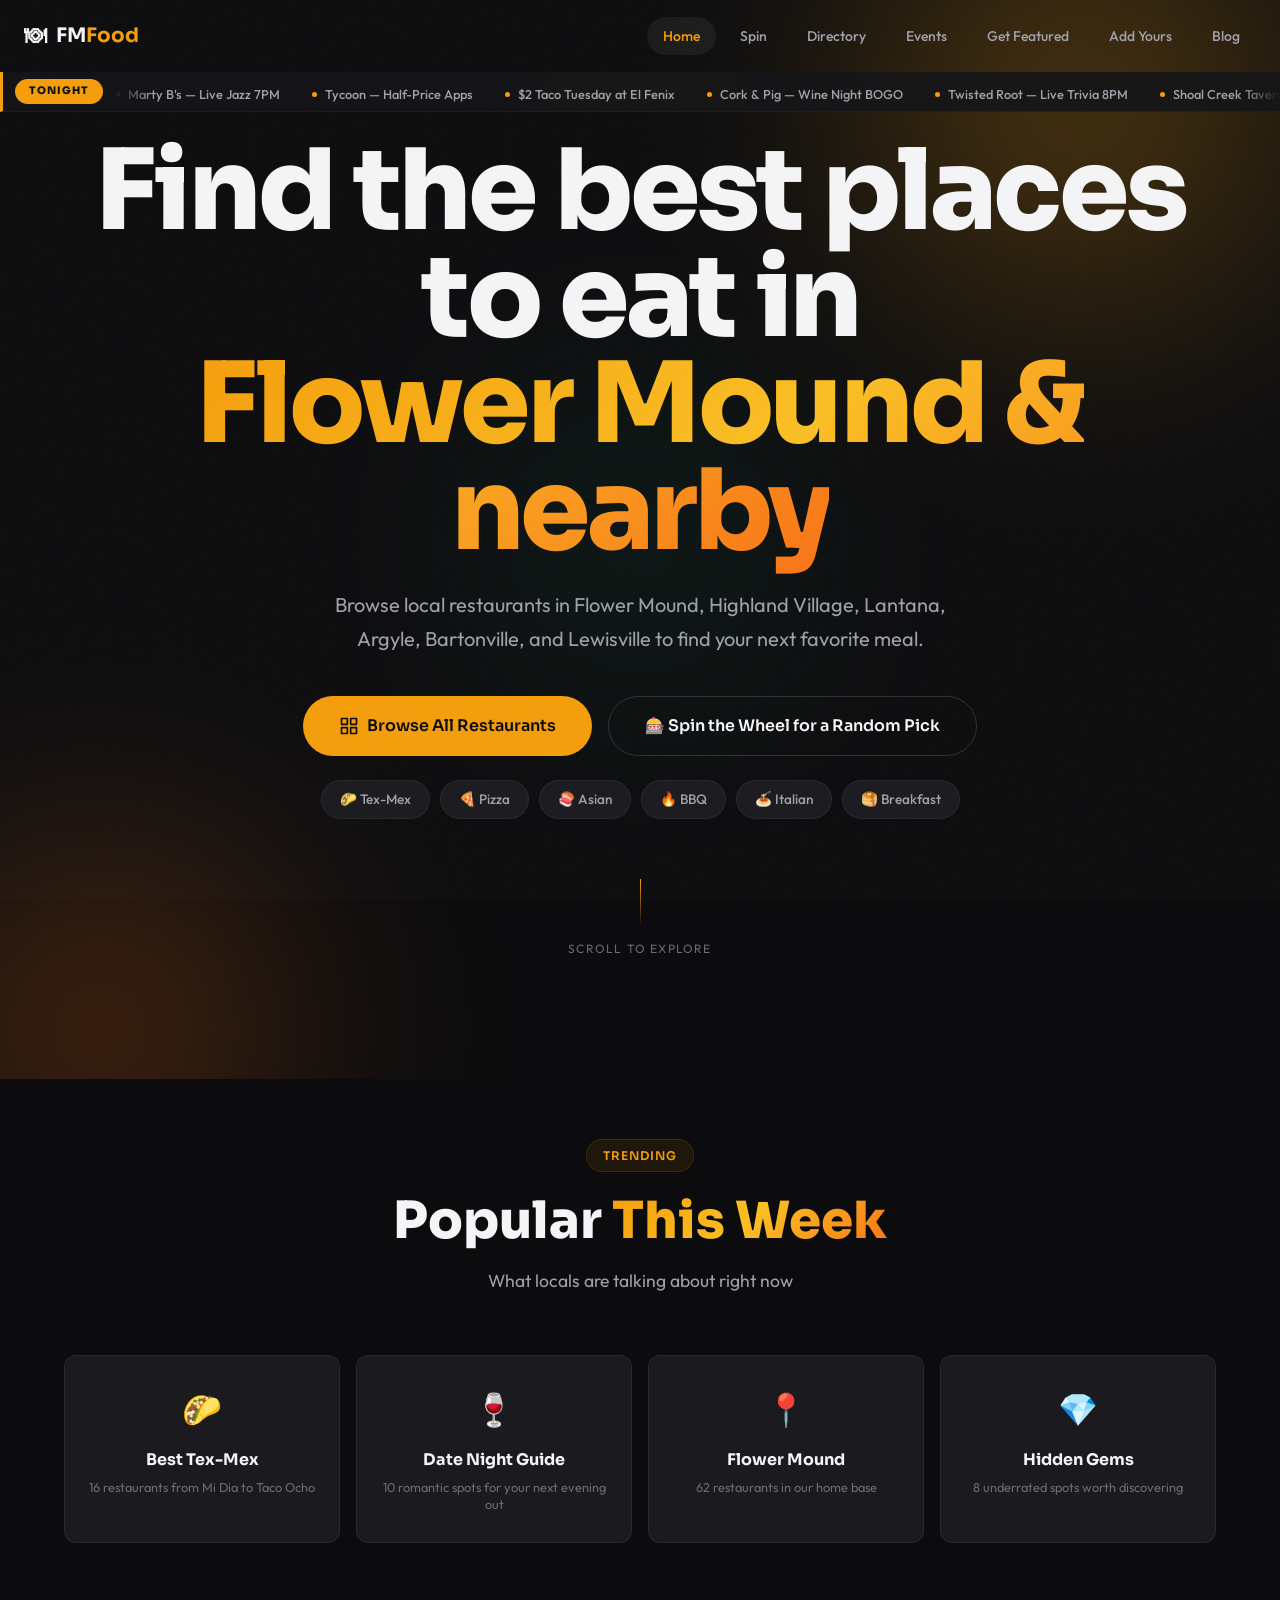
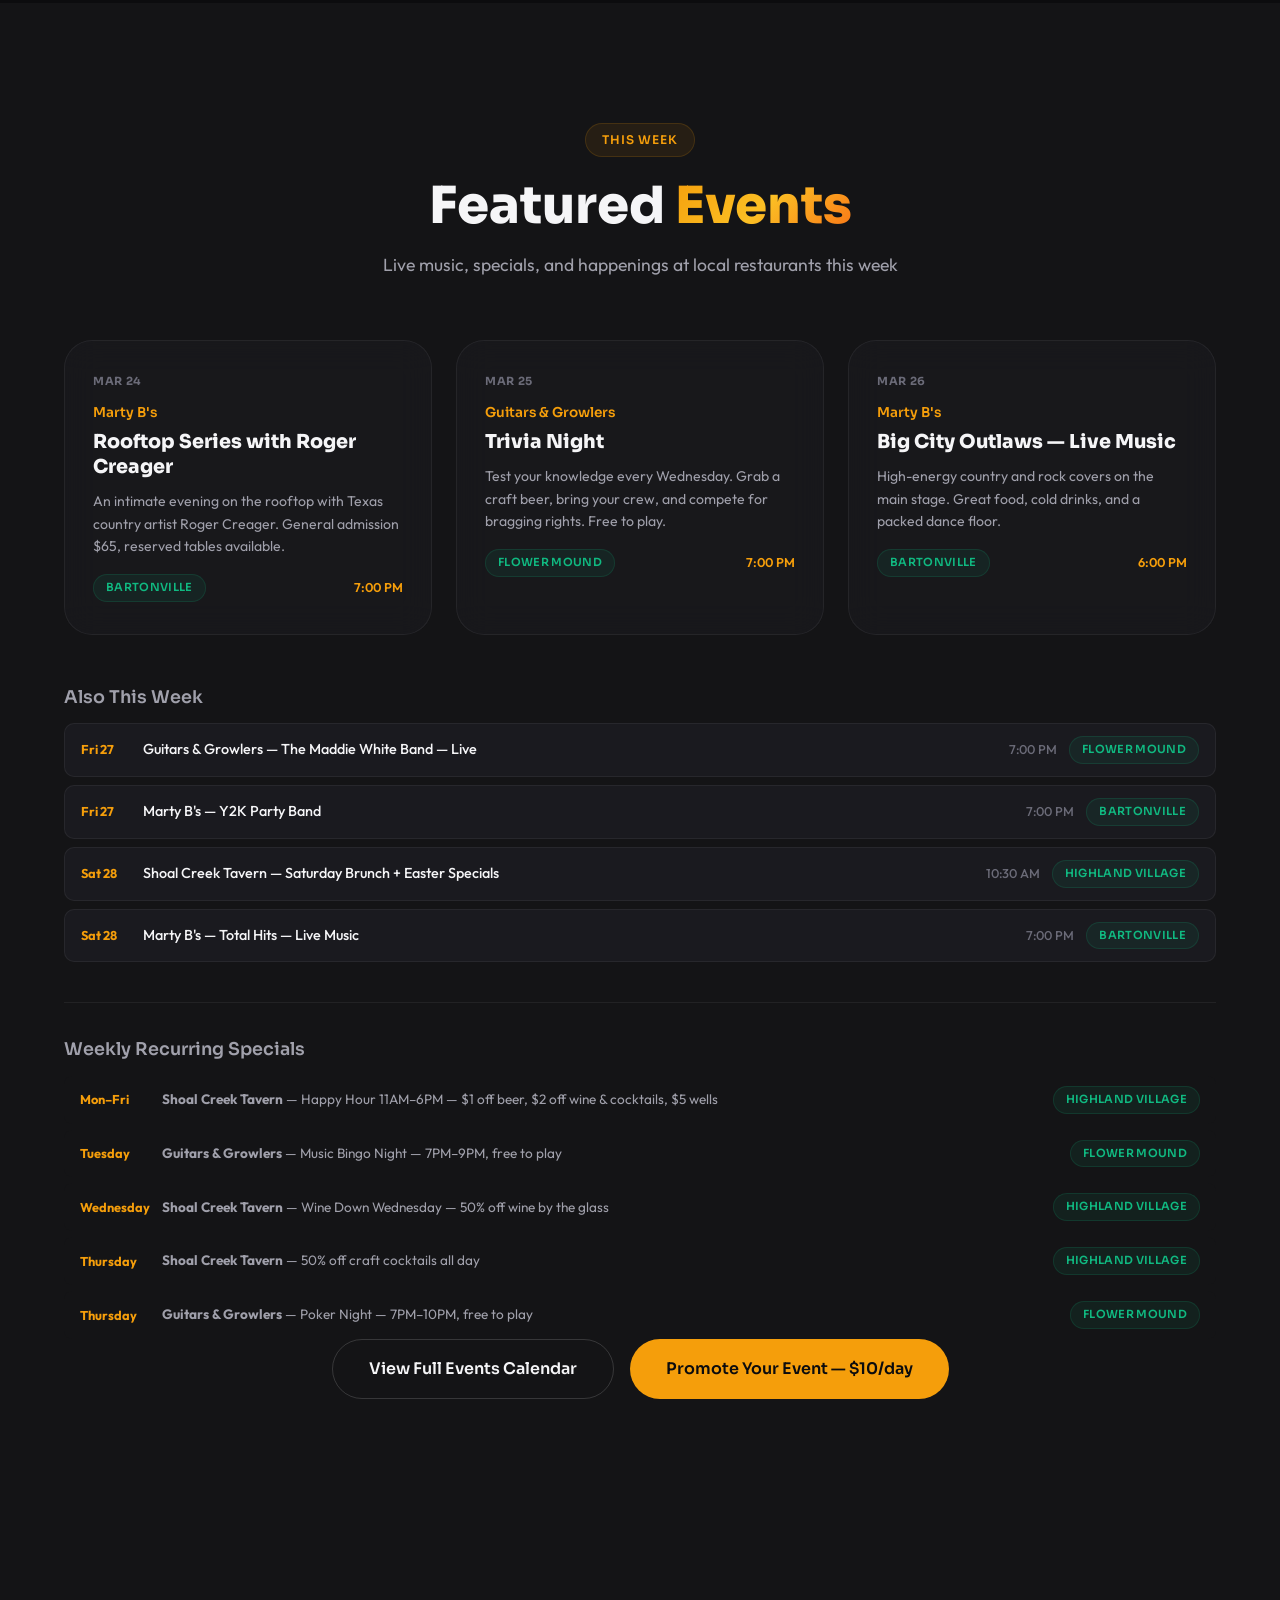
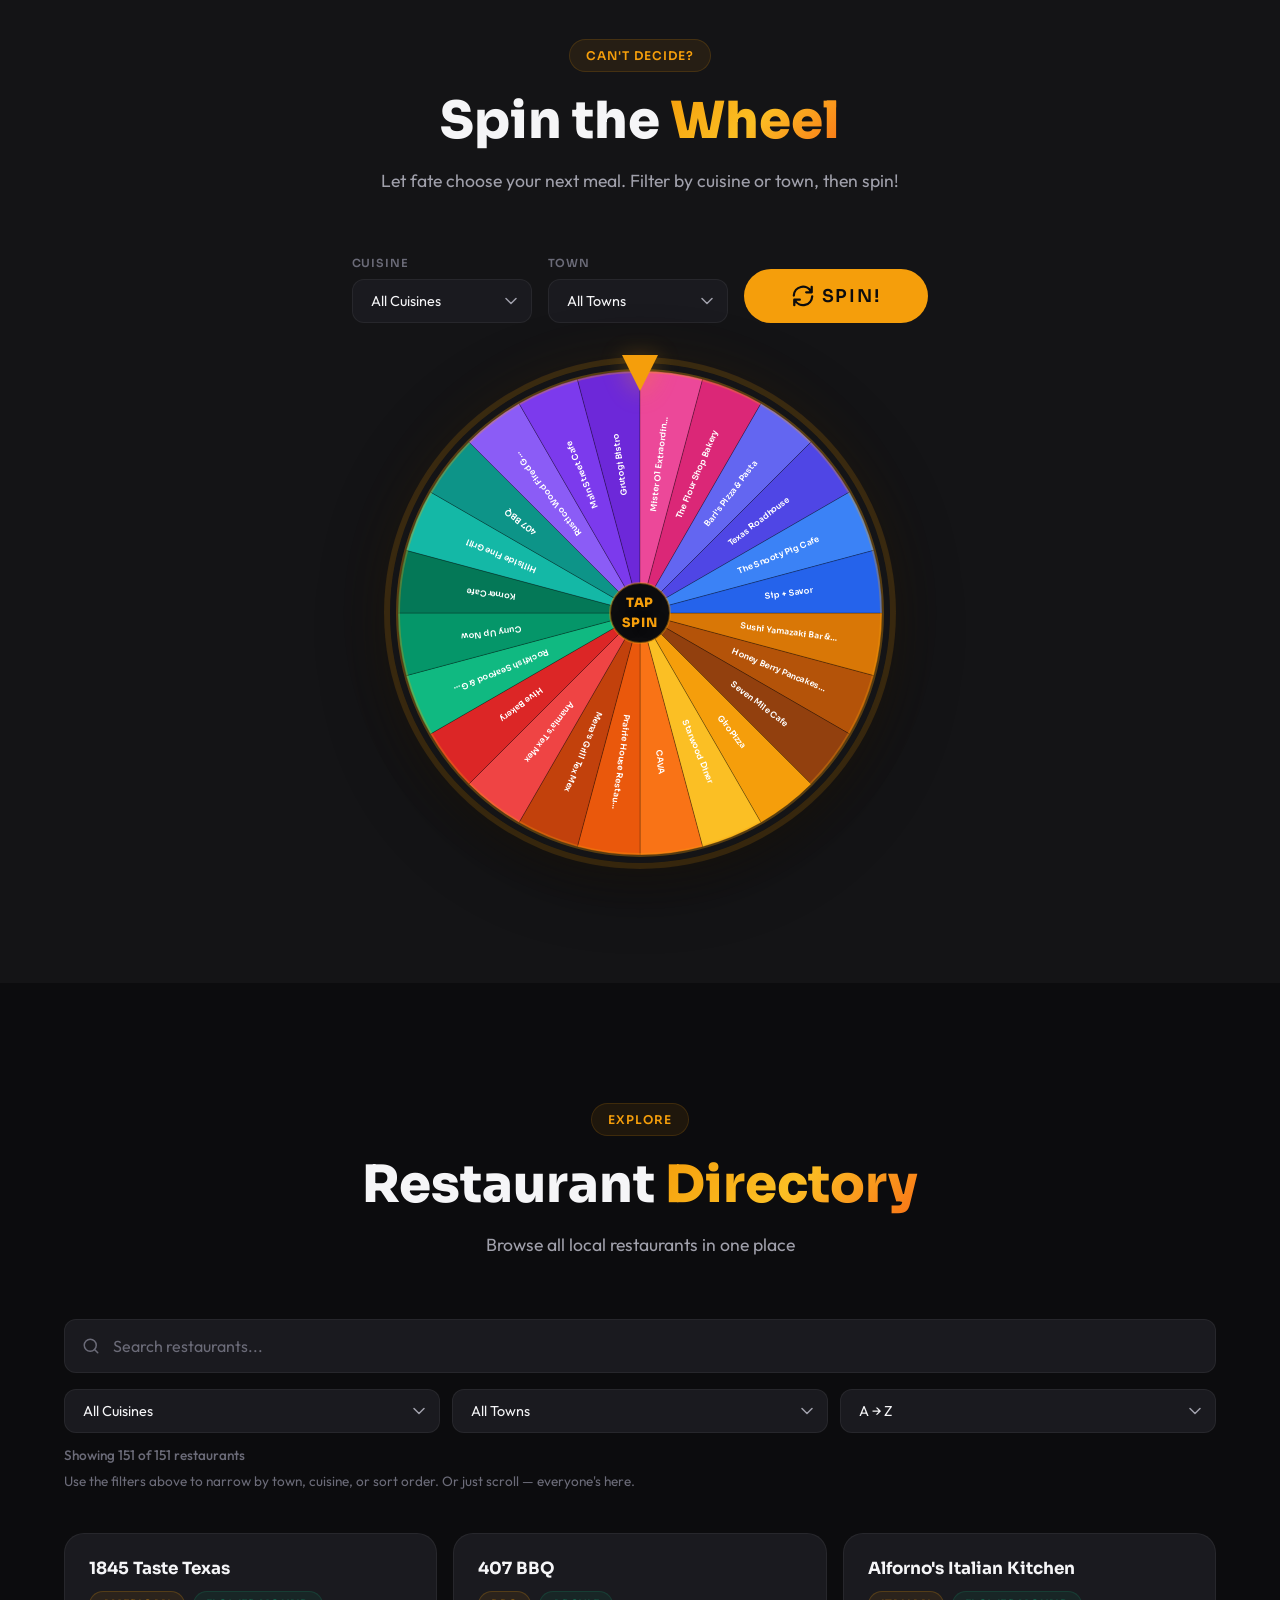
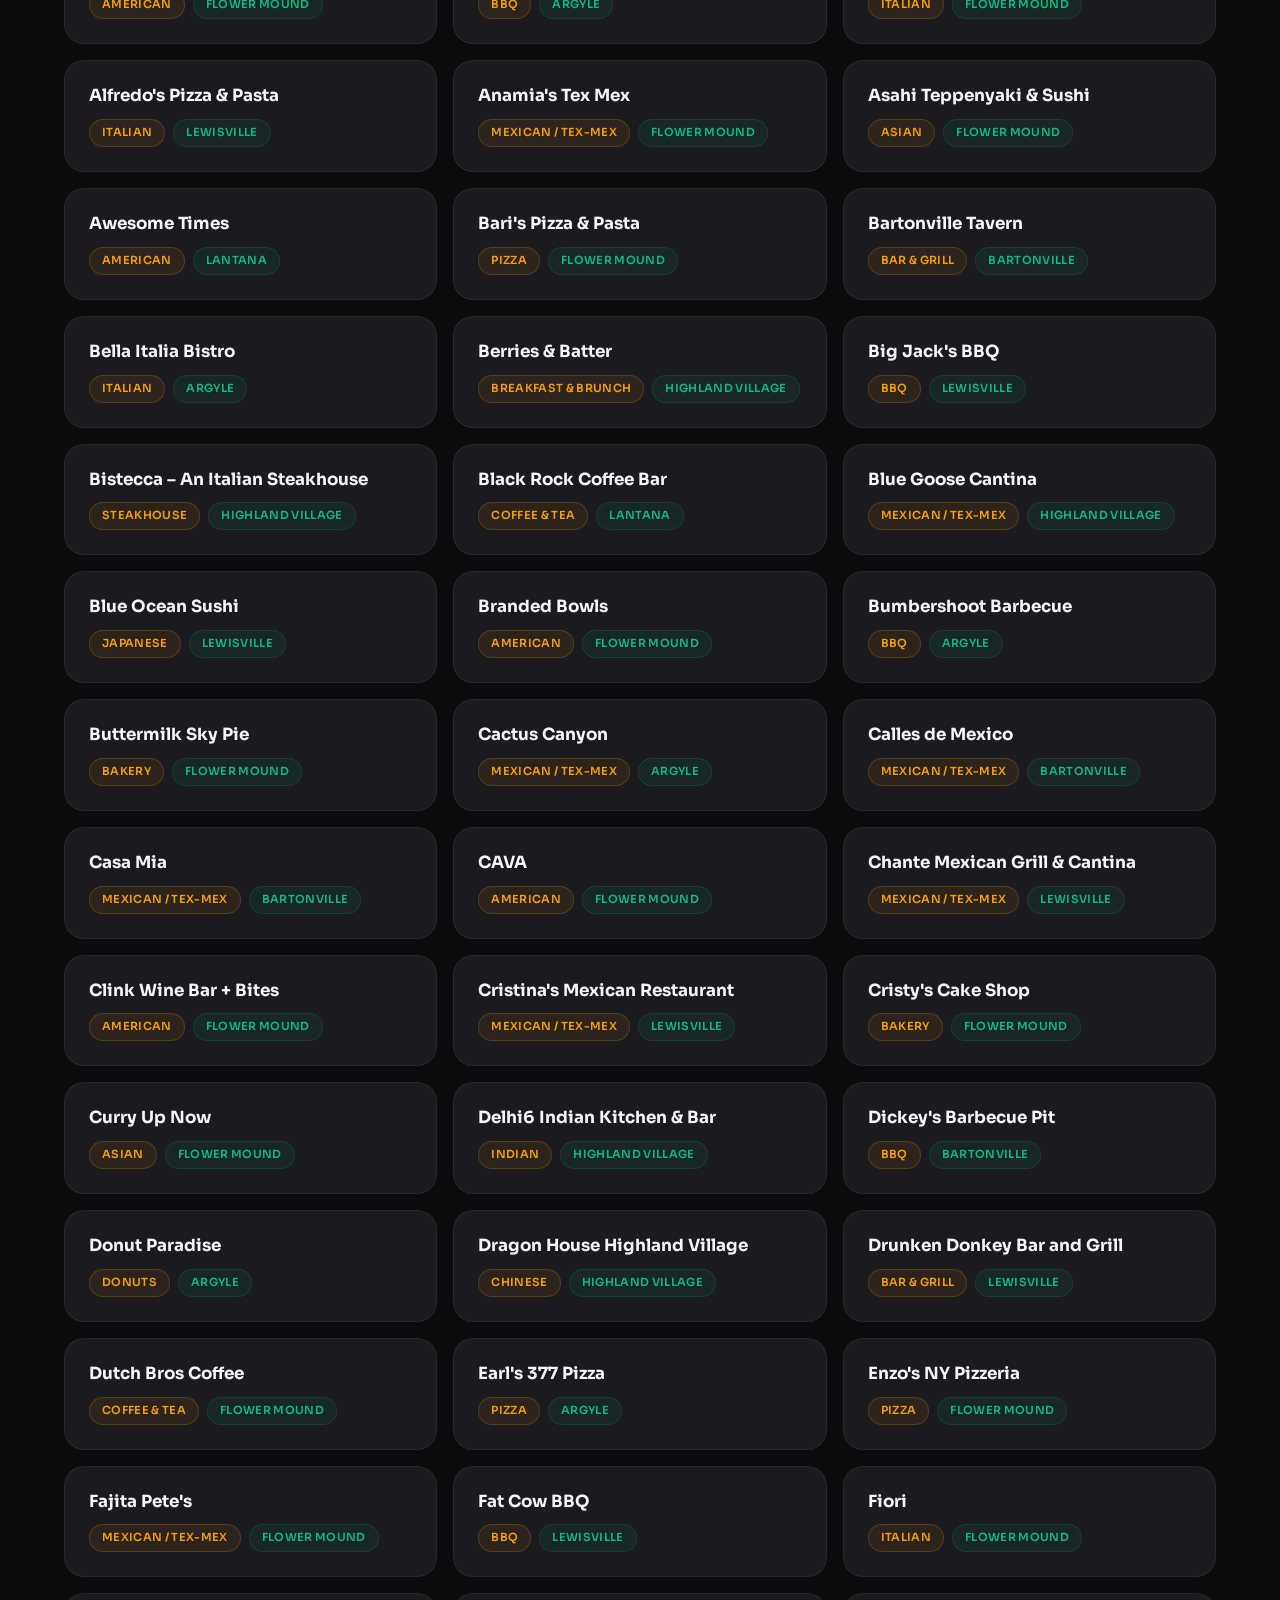
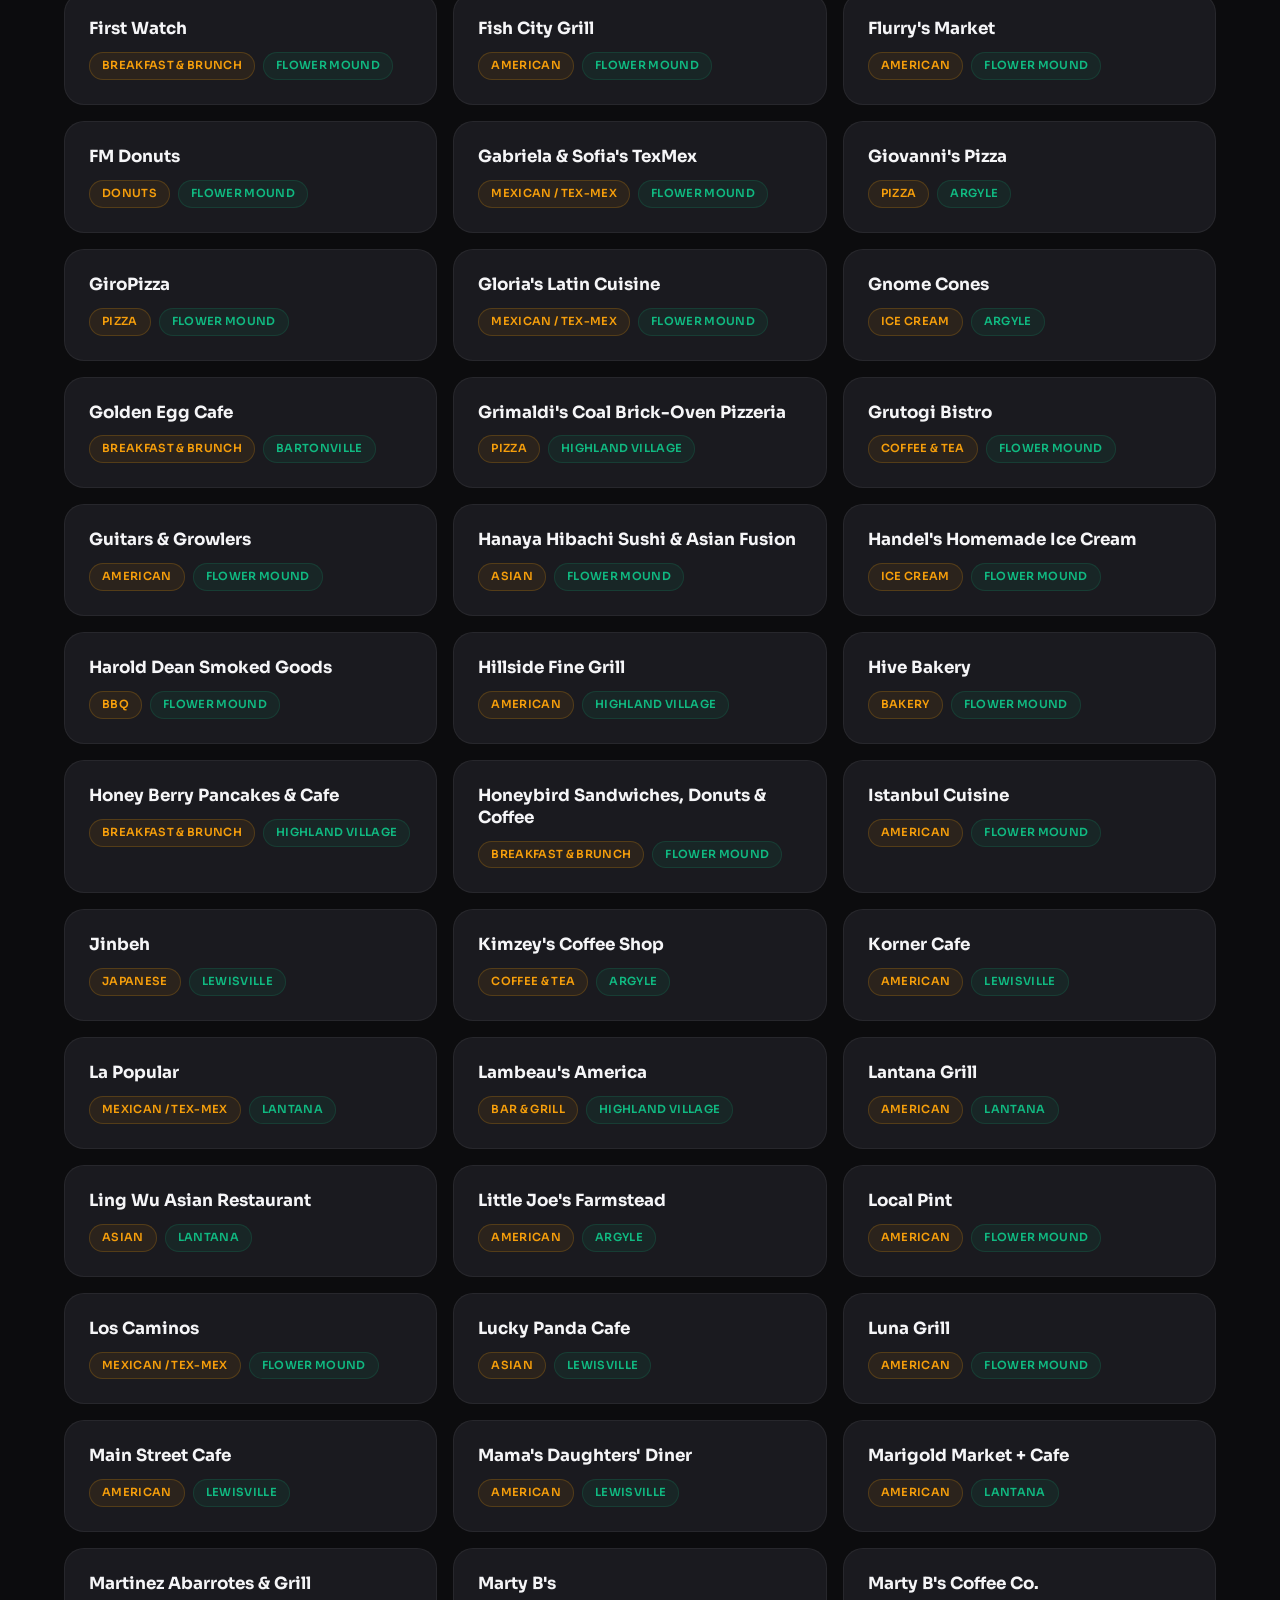
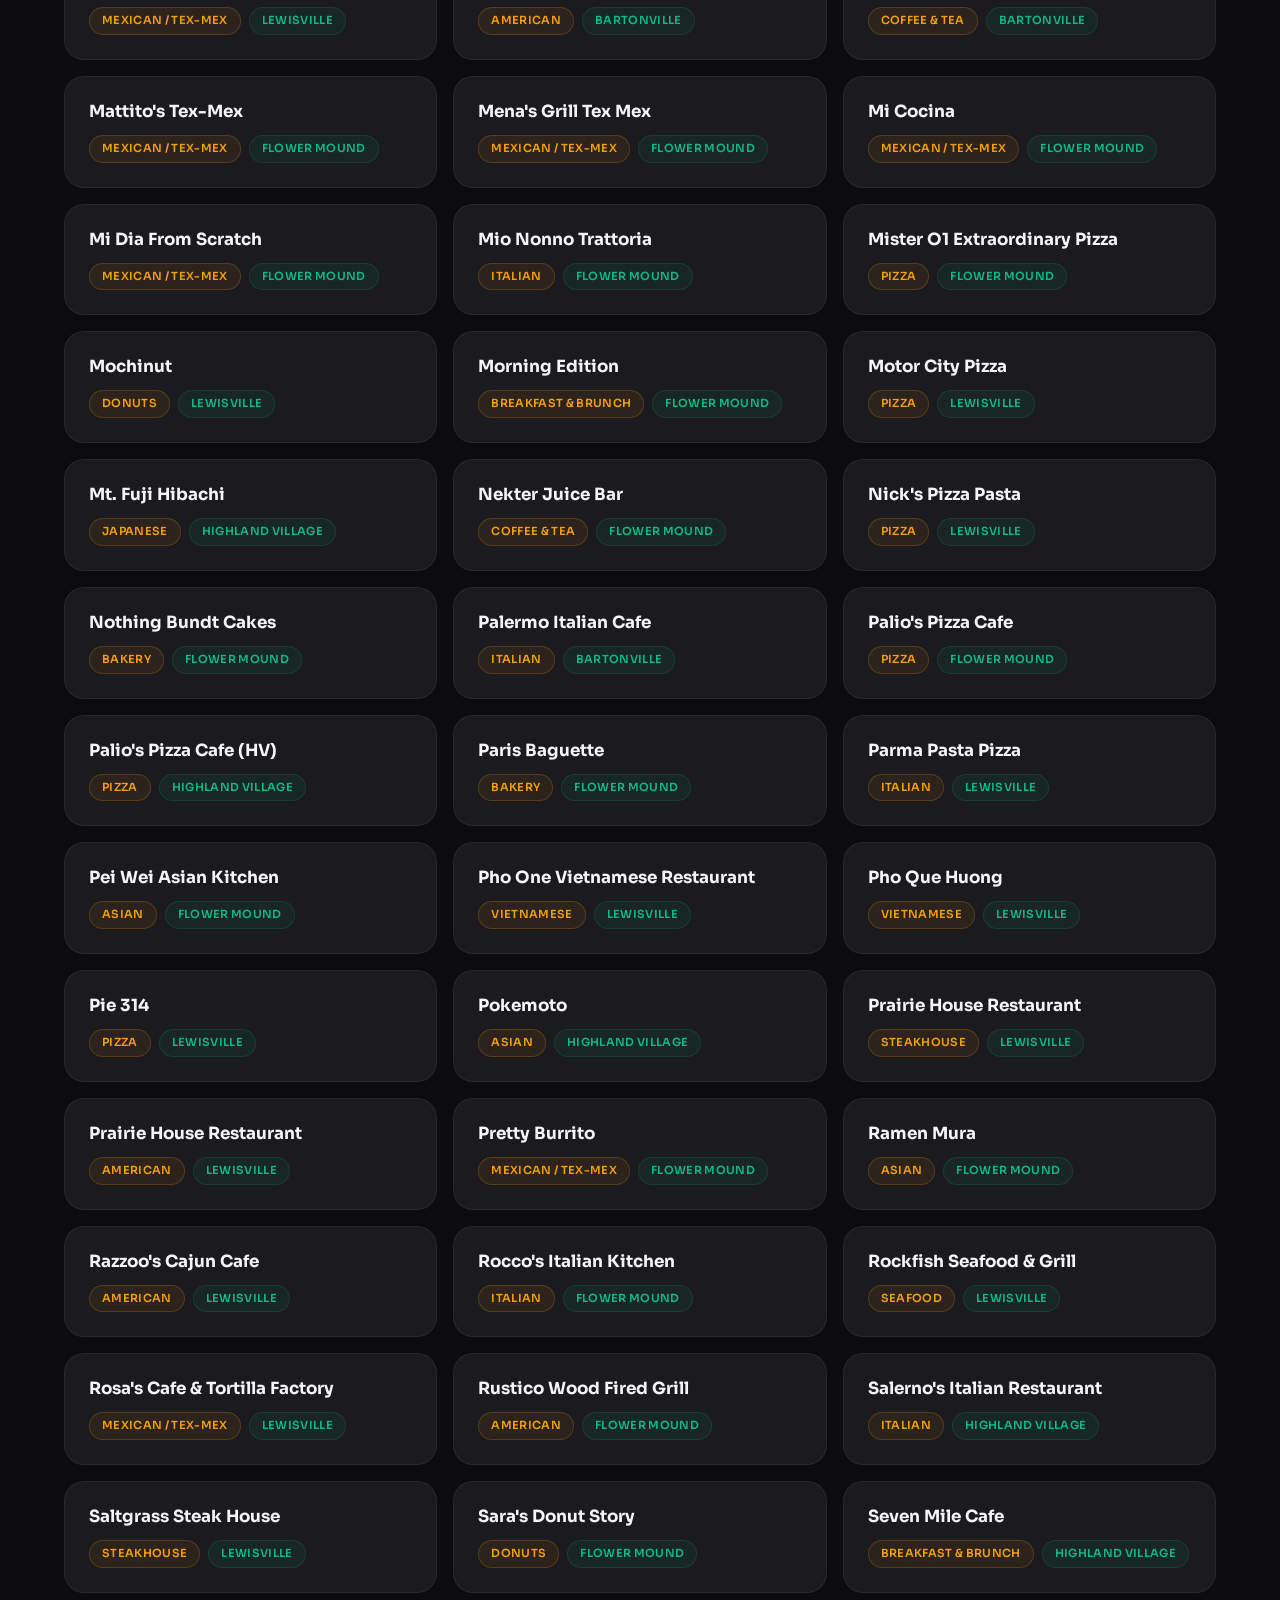
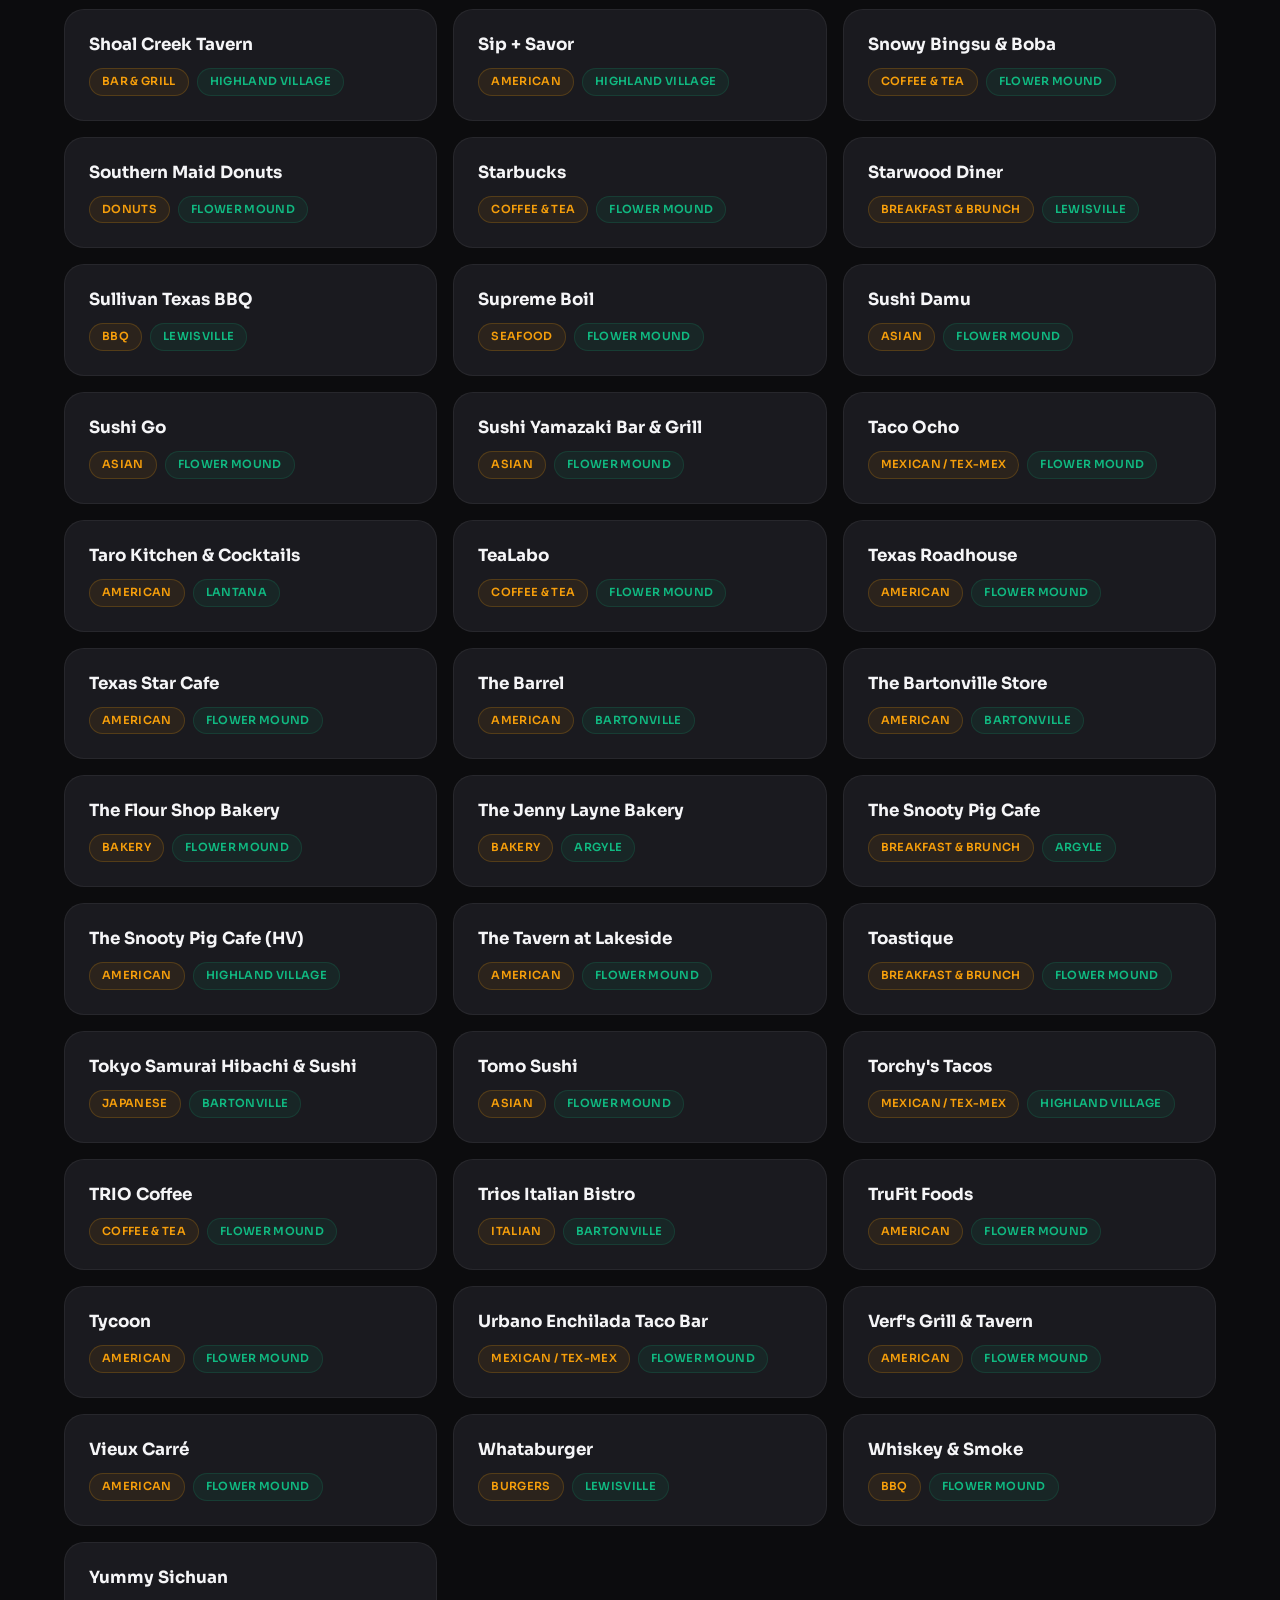
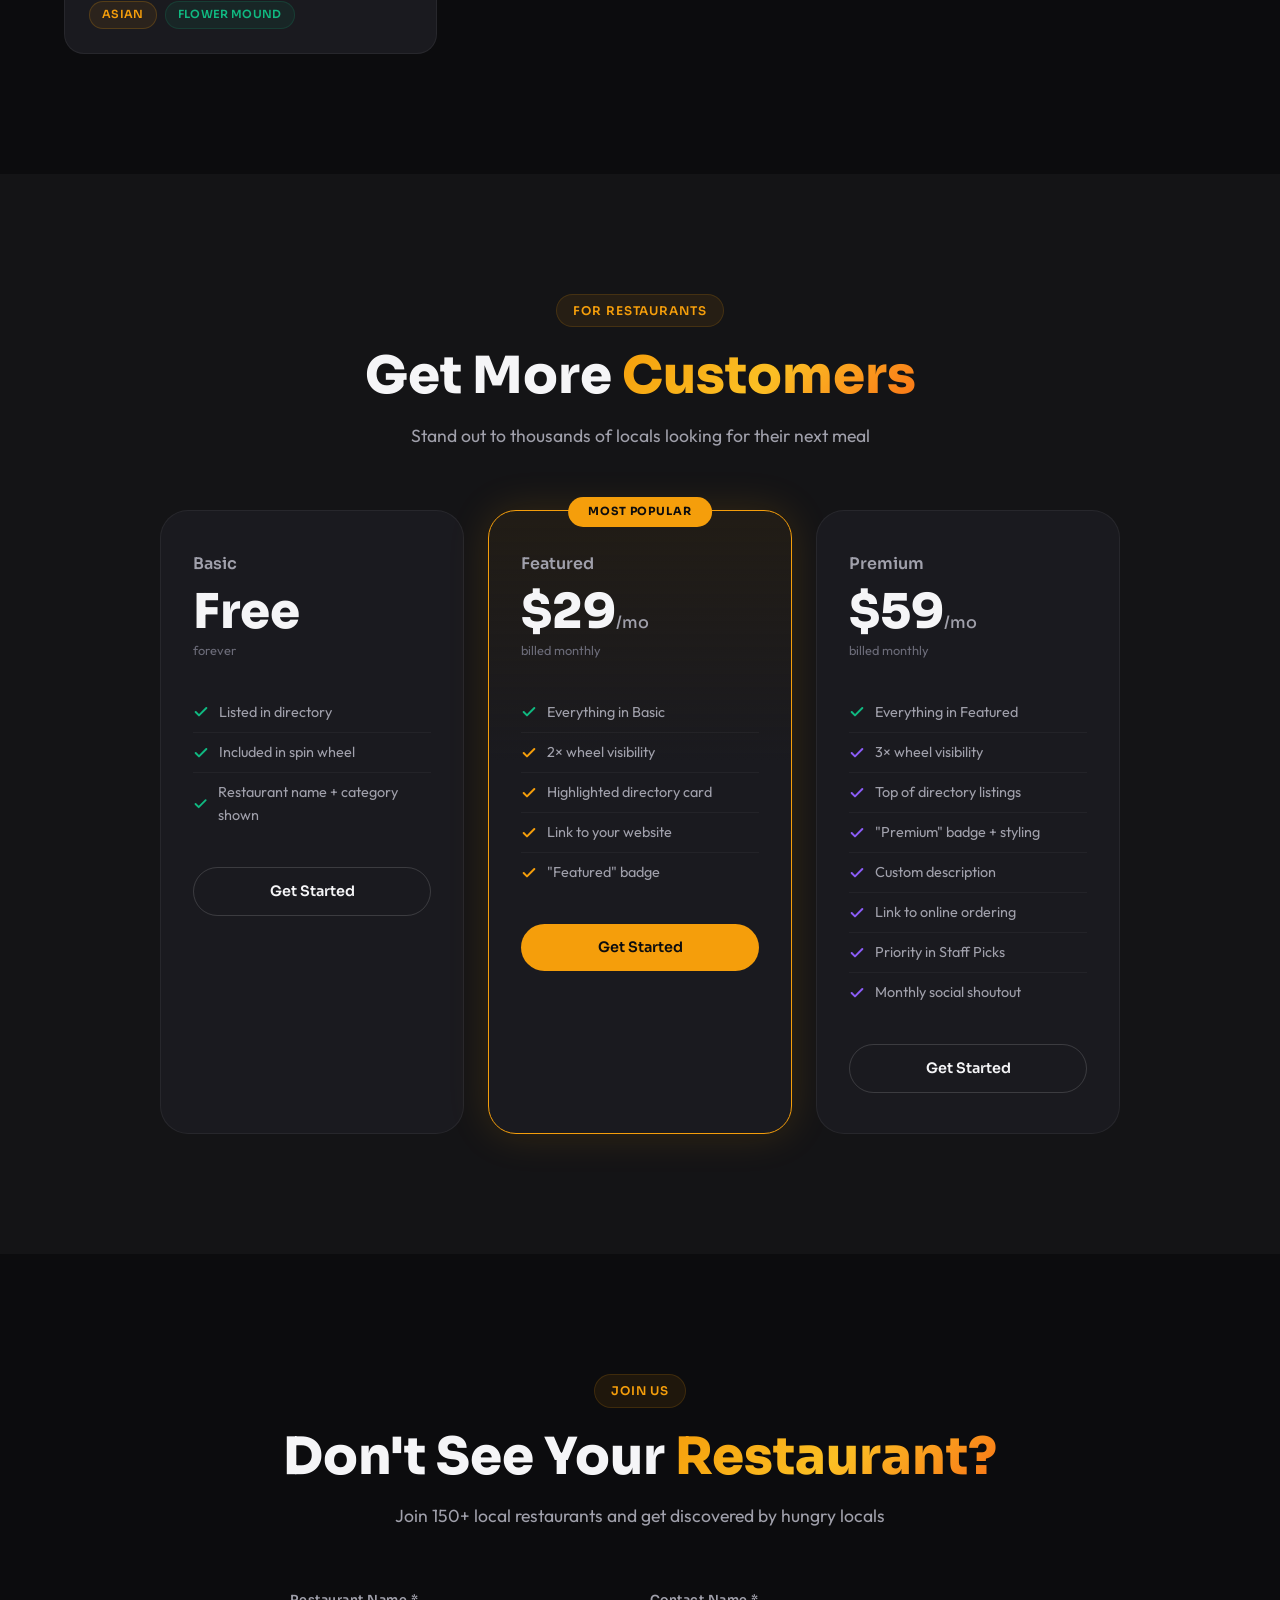
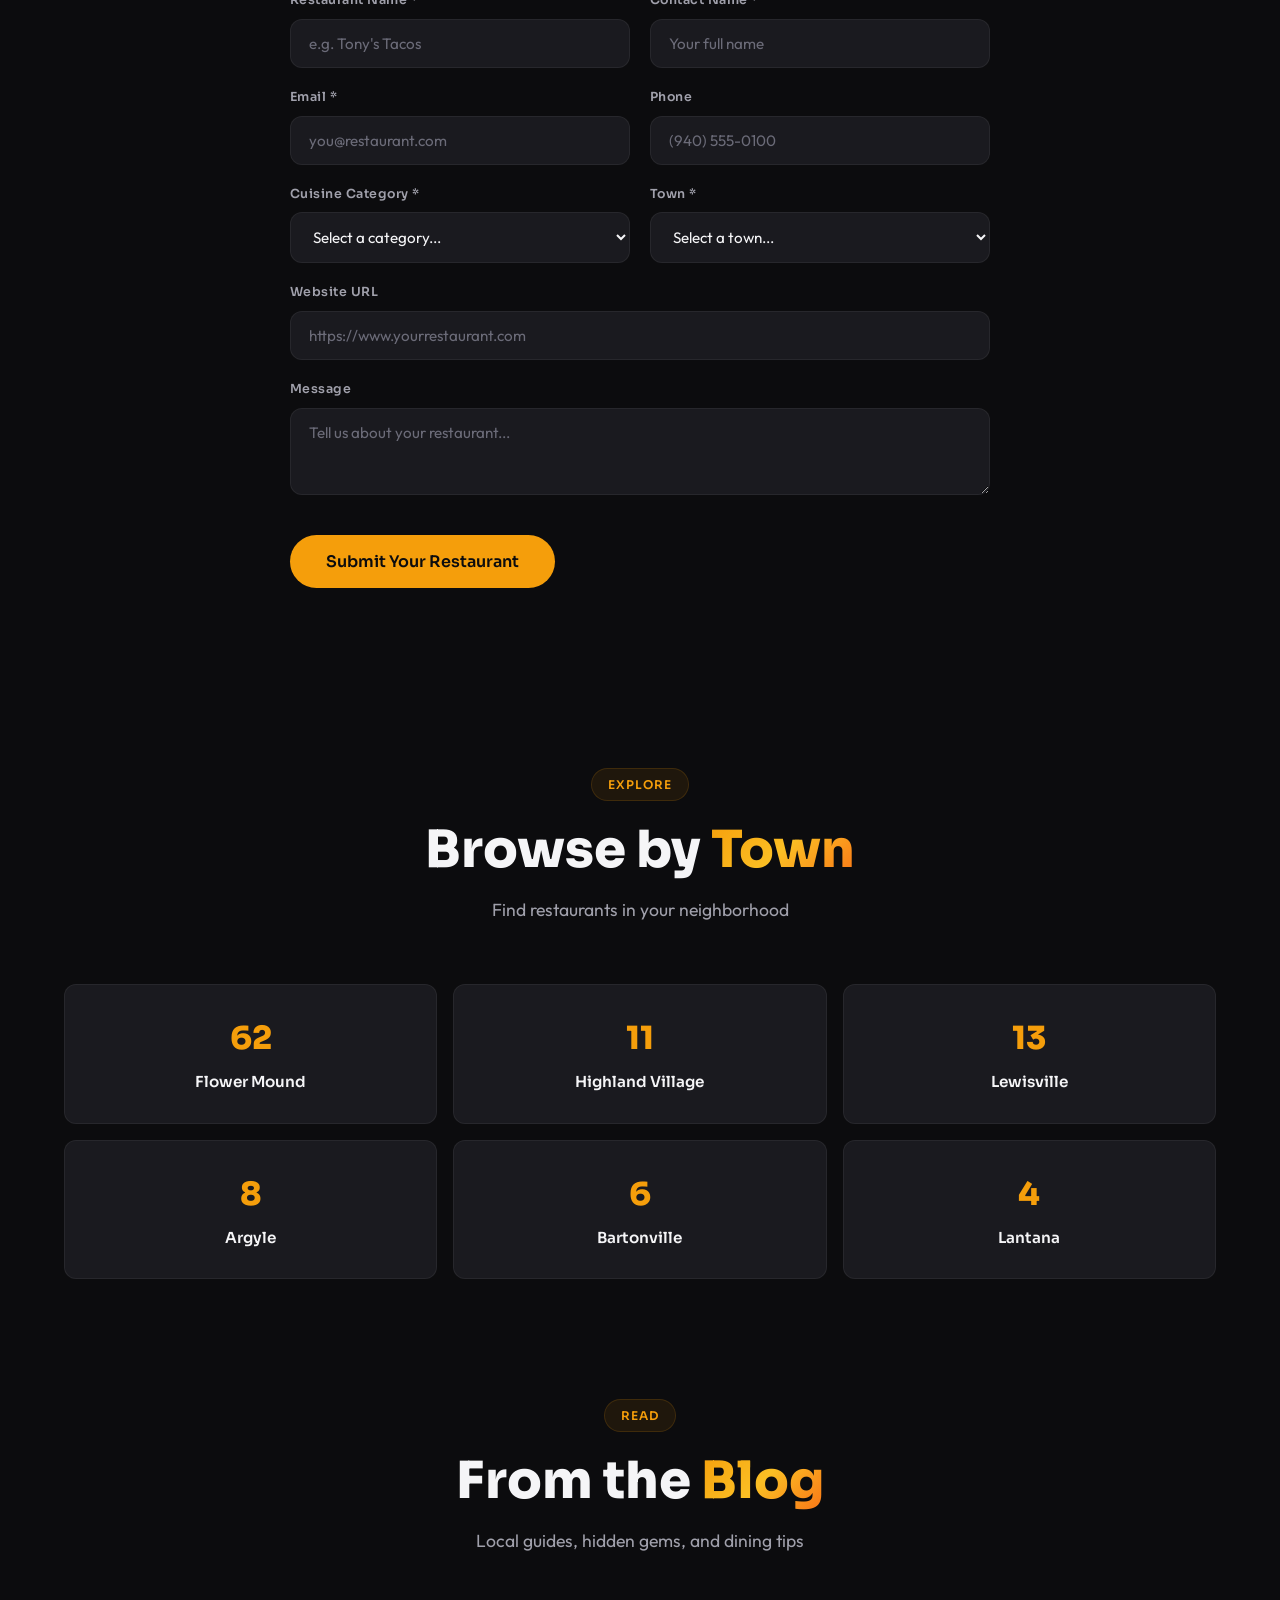
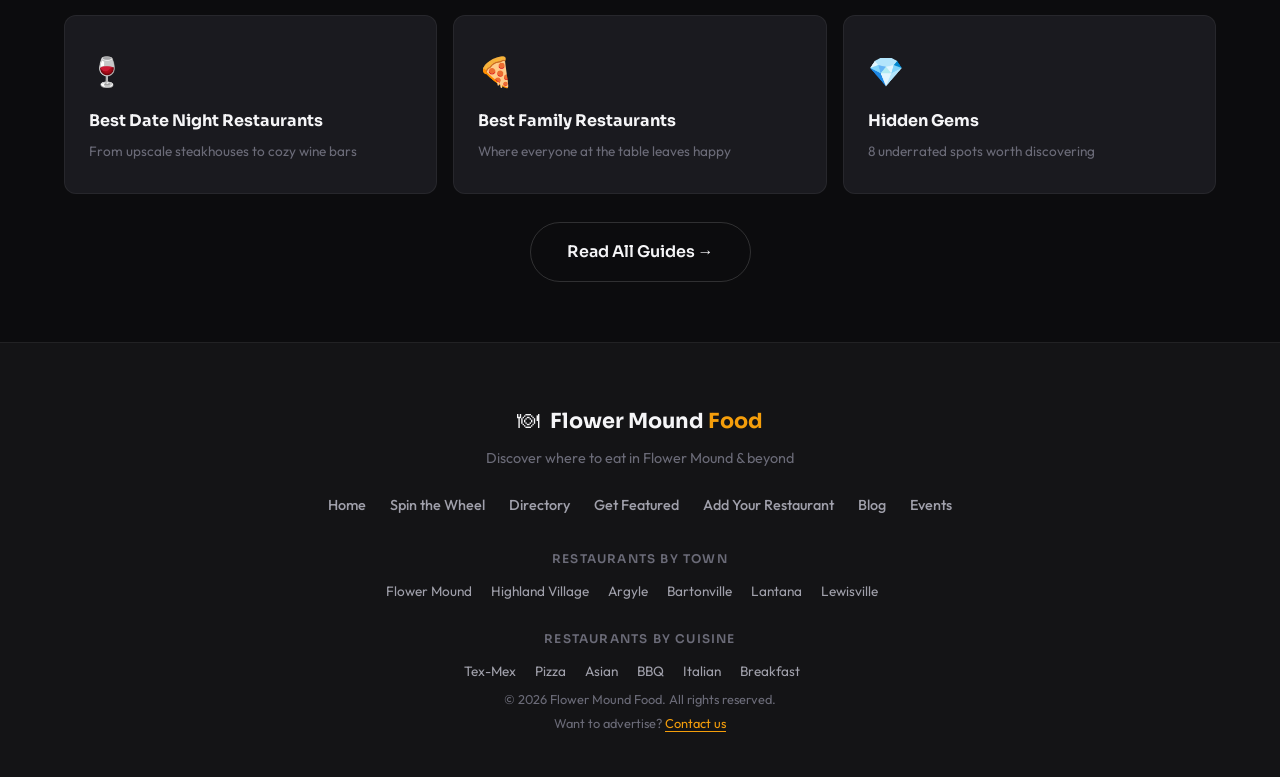
==== commit 15922be2: "feat: add dynamic Featured Events section with real local events - Created featured-events.js with c" ====
--- a/index.html
+++ b/index.html
@@ -149,46 +149,21 @@
     </div>
   </section>
 
-  <!-- WHAT'S HAPPENING THIS WEEK -->
+  <!-- THIS WEEK'S FEATURED EVENTS -->
   <section class="section events-spotlight-section">
     <div class="container">
       <div class="section-header reveal">
-        <span class="section-tag">Don't Miss Out</span>
-        <h2 class="section-title">What's Happening <span class="text-gradient">This Week</span></h2>
-        <p class="section-subtitle">Specials, live music, and events from local restaurants</p>
-      </div>
-
-      <div class="spotlight-grid">
-        <div class="spotlight-card reveal">
-          <div class="spotlight-date">MAR 10</div>
-          <h3 class="spotlight-restaurant">Marty B's</h3>
-          <h4 class="spotlight-title">Live Jazz Night</h4>
-          <p class="spotlight-desc">Enjoy smooth jazz with craft cocktails and Southern-inspired bites every Tuesday evening starting at 7 PM.</p>
-          <div class="spotlight-meta">
-            <span class="badge badge-town">Bartonville</span>
-            <a href="./events.html" class="spotlight-link">Details →</a>
-          </div>
-        </div>
-        <div class="spotlight-card reveal reveal-delay-1">
-          <div class="spotlight-date">MAR 11</div>
-          <h3 class="spotlight-restaurant">Tycoon Flats</h3>
-          <h4 class="spotlight-title">Half-Price Appetizers</h4>
-          <p class="spotlight-desc">All appetizers half off from 4–7 PM. Perfect for after-work bites with friends and family.</p>
-          <div class="spotlight-meta">
-            <span class="badge badge-town">Flower Mound</span>
-            <a href="./events.html" class="spotlight-link">Details →</a>
-          </div>
-        </div>
-        <div class="spotlight-card reveal reveal-delay-2">
-          <div class="spotlight-date">MAR 12</div>
-          <h3 class="spotlight-restaurant">El Fenix</h3>
-          <h4 class="spotlight-title">$2 Taco Thursday</h4>
-          <p class="spotlight-desc">Build-your-own tacos for just $2 each all day. Mix and match proteins and fresh toppings.</p>
-          <div class="spotlight-meta">
-            <span class="badge badge-town">Highland Village</span>
-            <a href="./events.html" class="spotlight-link">Details →</a>
-          </div>
-        </div>
+        <span class="section-tag">This Week</span>
+        <h2 class="section-title">Featured <span class="text-gradient">Events</span></h2>
+        <p class="section-subtitle">Live music, specials, and happenings at local restaurants this week</p>
+      </div>
+
+      <div class="spotlight-grid" id="featuredEventsGrid">
+        <!-- Populated by featured-events.js -->
+      </div>
+
+      <div class="weekly-specials reveal" id="weeklySpecials">
+        <!-- Populated by featured-events.js -->
       </div>
 
       <div class="spotlight-actions reveal">
@@ -518,6 +493,7 @@
     </div>
   </footer>
 
+  <script src="./featured-events.js"></script>
   <script src="./app.js"></script>
   <script type="application/ld+json">
   {
--- a/style.css
+++ b/style.css
@@ -1026,11 +1026,103 @@
 .spotlight-link:hover {
   color: var(--accent-hover);
 }
+.spotlight-time {
+  font-size: 0.8rem;
+  color: var(--accent);
+  font-weight: 600;
+}
 .spotlight-actions {
   display: flex;
   gap: 16px;
   justify-content: center;
   flex-wrap: wrap;
+}
+
+/* Also This Week — compact event list */
+.more-events {
+  margin-top: 32px;
+}
+.more-events-title {
+  font-family: 'Sora', sans-serif;
+  font-size: 1.1rem;
+  color: var(--text-secondary);
+  margin-bottom: 12px;
+  font-weight: 600;
+}
+.more-events-list {
+  display: flex;
+  flex-direction: column;
+  gap: 8px;
+}
+.more-event-row {
+  display: flex;
+  align-items: center;
+  gap: 12px;
+  padding: 12px 16px;
+  background: var(--bg-card);
+  border: 1px solid var(--bg-glass-border);
+  border-radius: 10px;
+  text-decoration: none;
+  color: var(--text-primary);
+  transition: background 0.2s, border-color 0.2s;
+}
+.more-event-row:hover {
+  background: var(--bg-card-hover);
+  border-color: rgba(245, 158, 11, 0.2);
+}
+.more-event-date {
+  font-size: 0.8rem;
+  color: var(--accent);
+  font-weight: 700;
+  min-width: 50px;
+}
+.more-event-name {
+  flex: 1;
+  font-size: 0.9rem;
+  font-weight: 500;
+}
+.more-event-time {
+  font-size: 0.8rem;
+  color: var(--text-muted);
+  font-weight: 500;
+}
+
+/* Weekly Recurring Specials */
+.weekly-specials {
+  margin-top: 40px;
+  padding-top: 32px;
+  border-top: 1px solid var(--bg-glass-border);
+}
+.weekly-specials-title {
+  font-family: 'Sora', sans-serif;
+  font-size: 1.1rem;
+  color: var(--text-secondary);
+  margin-bottom: 12px;
+  font-weight: 600;
+}
+.weekly-specials-list {
+  display: flex;
+  flex-direction: column;
+  gap: 6px;
+}
+.weekly-special-row {
+  display: flex;
+  align-items: center;
+  gap: 12px;
+  padding: 10px 16px;
+  background: var(--bg-secondary);
+  border-radius: 8px;
+}
+.weekly-special-day {
+  font-size: 0.8rem;
+  color: var(--accent);
+  font-weight: 700;
+  min-width: 70px;
+}
+.weekly-special-deal {
+  flex: 1;
+  font-size: 0.85rem;
+  color: var(--text-secondary);
 }
 
 /* ============================================
@@ -1057,6 +1149,18 @@
     margin-left: auto;
     margin-right: auto;
   }
+  .more-event-row {
+    flex-wrap: wrap;
+    gap: 6px;
+  }
+  .more-event-date { min-width: auto; }
+  .more-event-name { width: 100%; }
+  .weekly-special-row {
+    flex-wrap: wrap;
+    gap: 6px;
+  }
+  .weekly-special-day { min-width: auto; }
+  .weekly-special-deal { width: 100%; }
 }
 
 @media (max-width: 768px) {
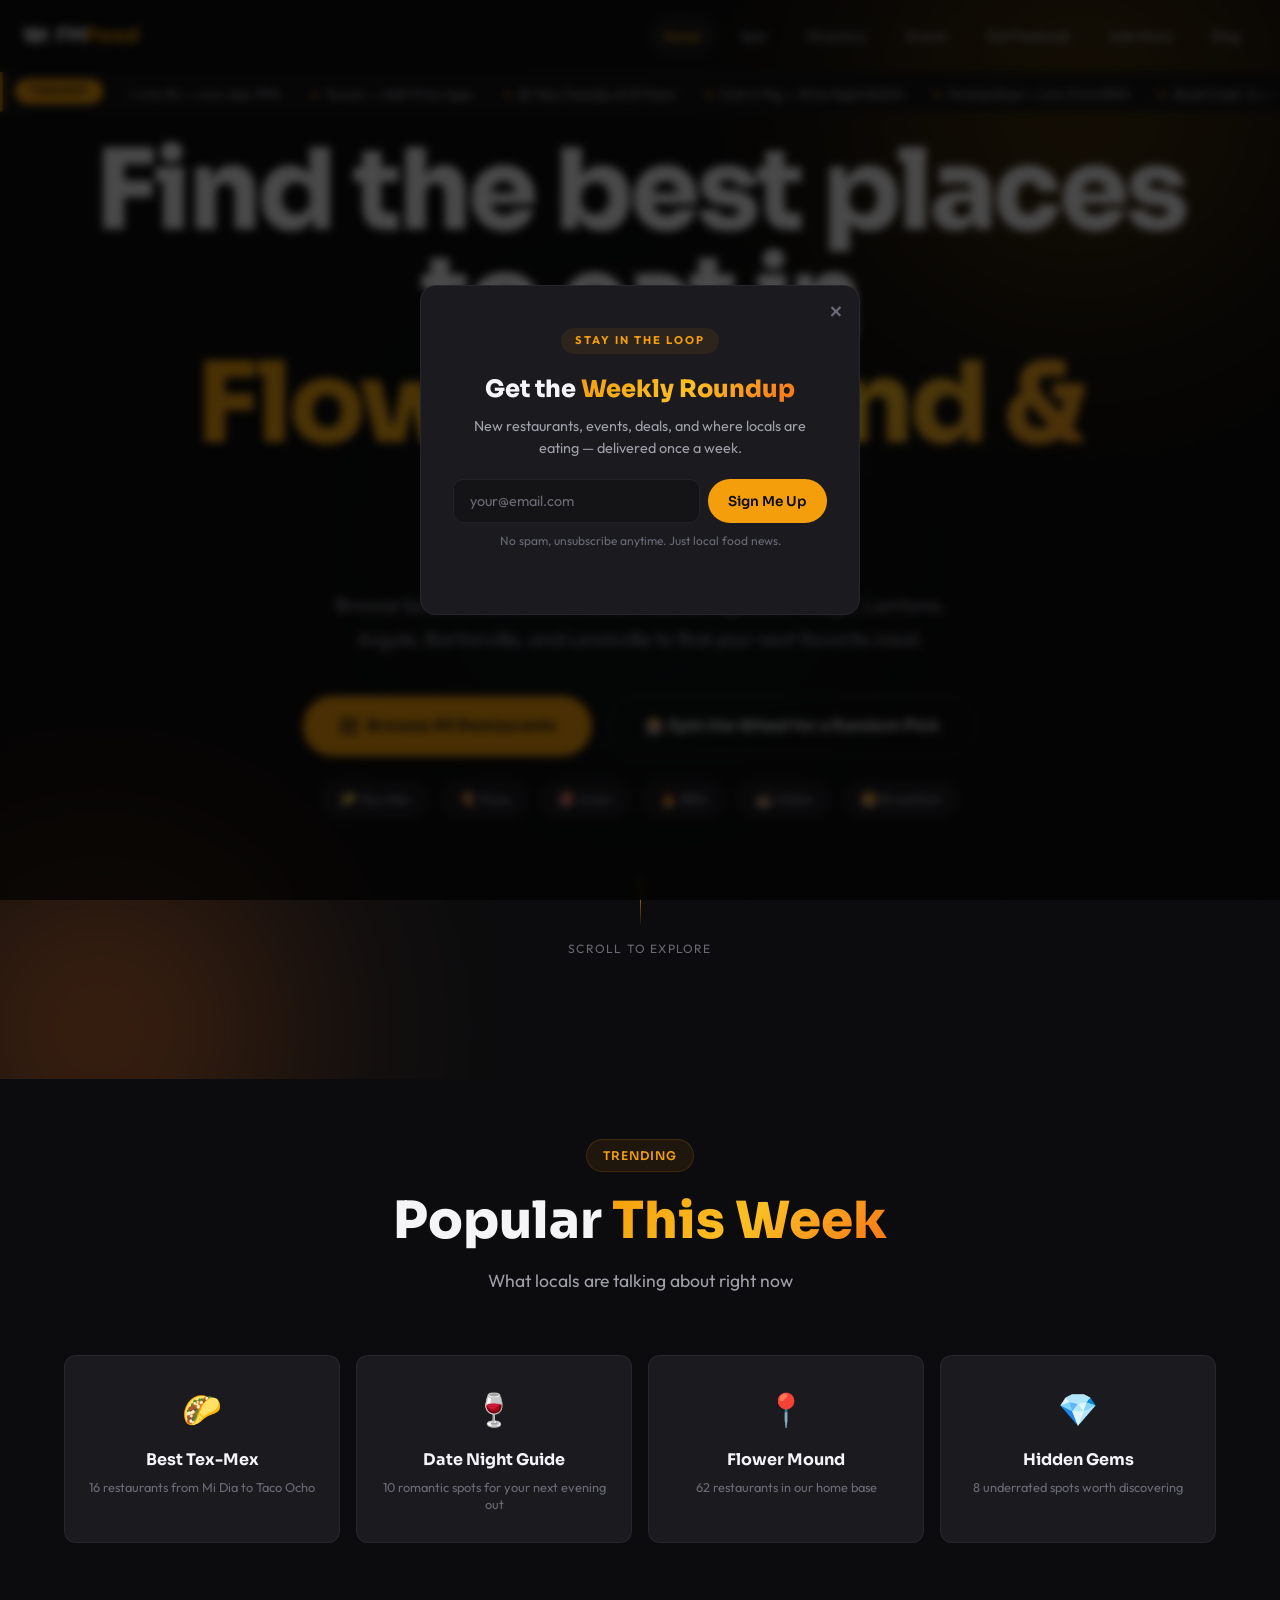
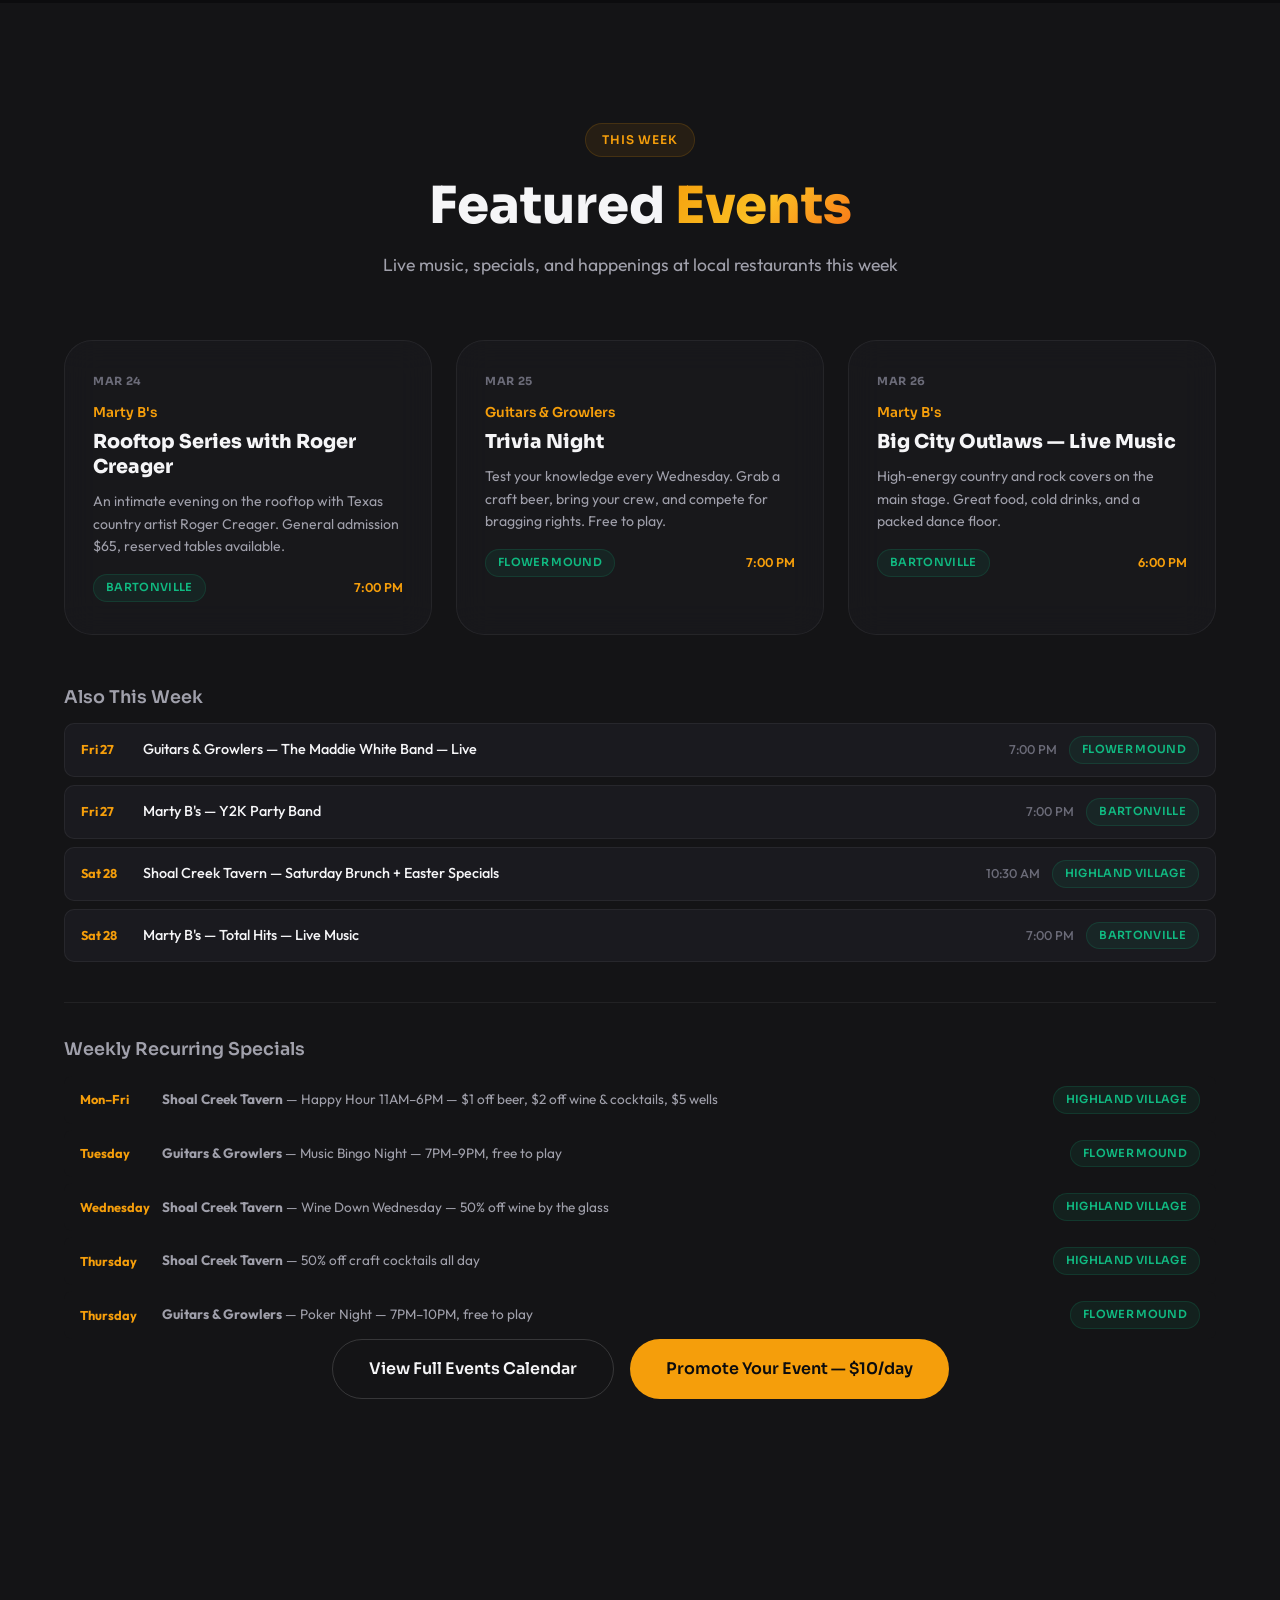
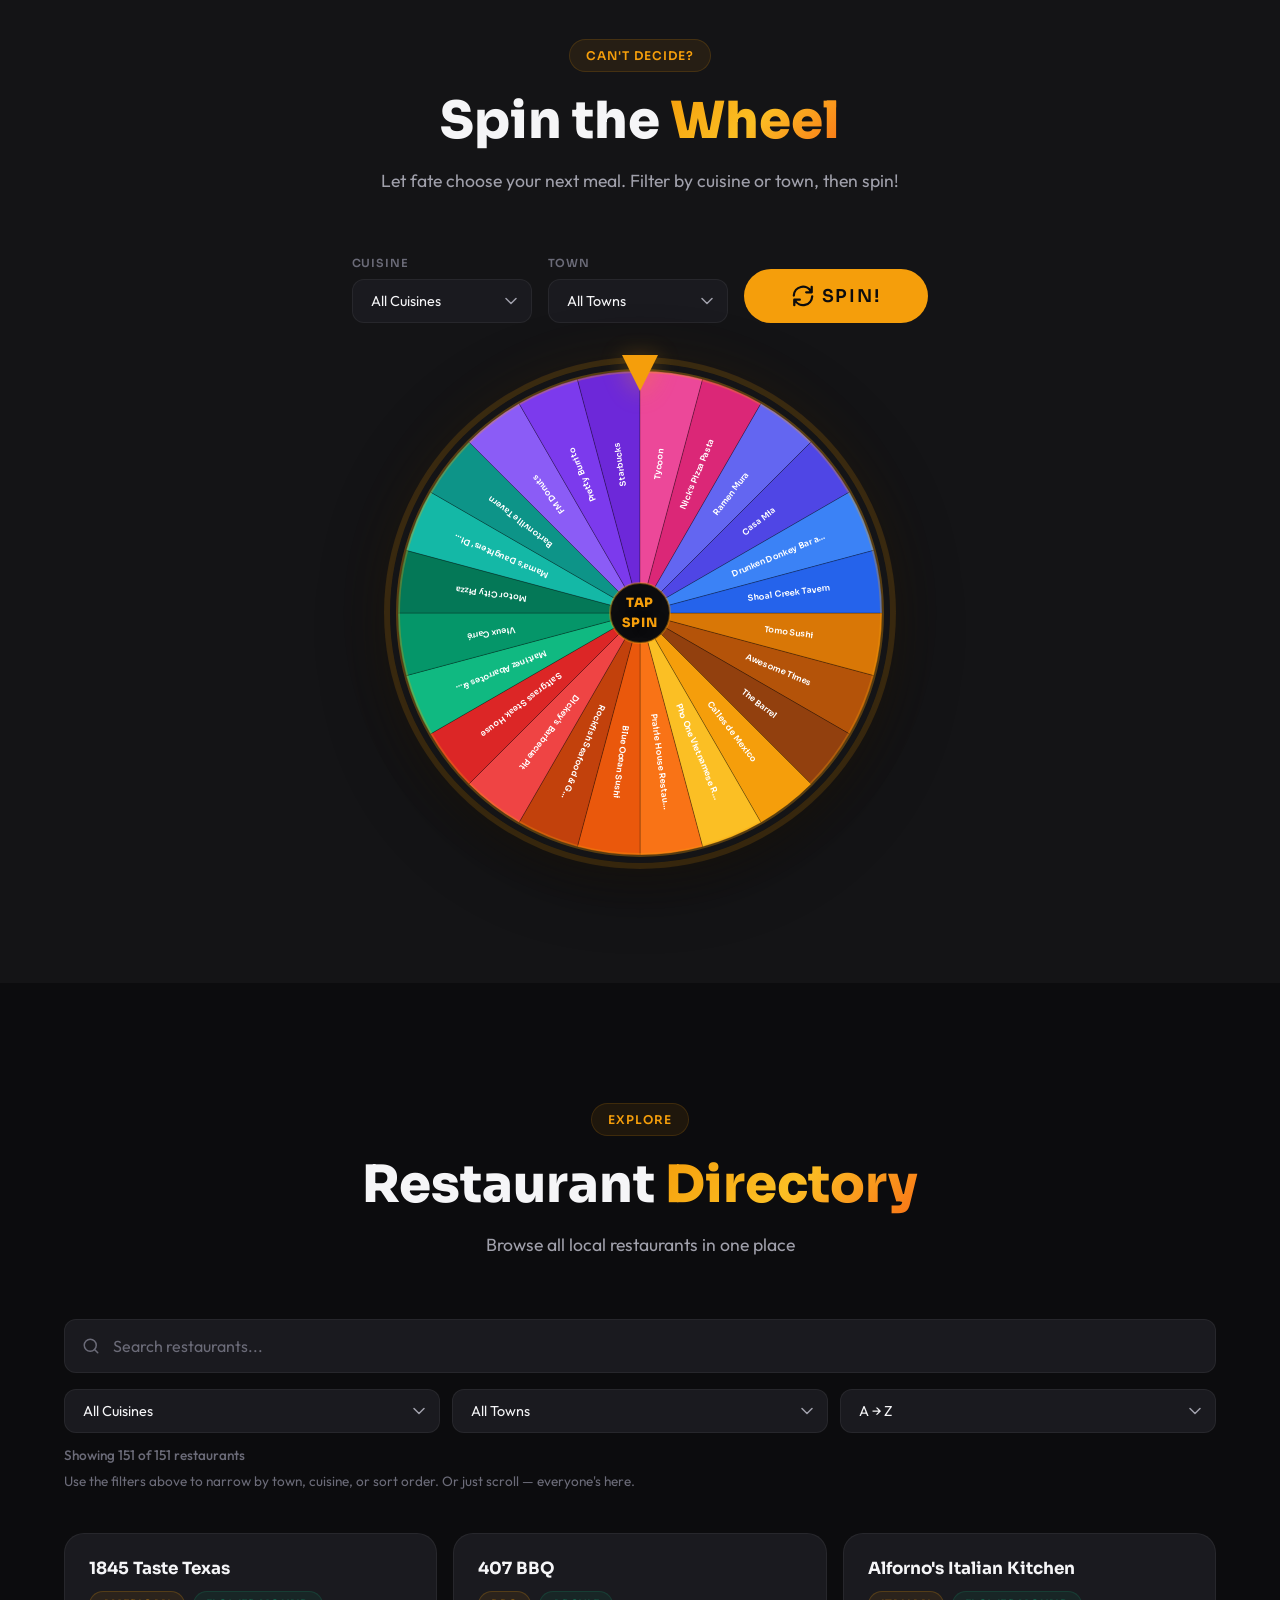
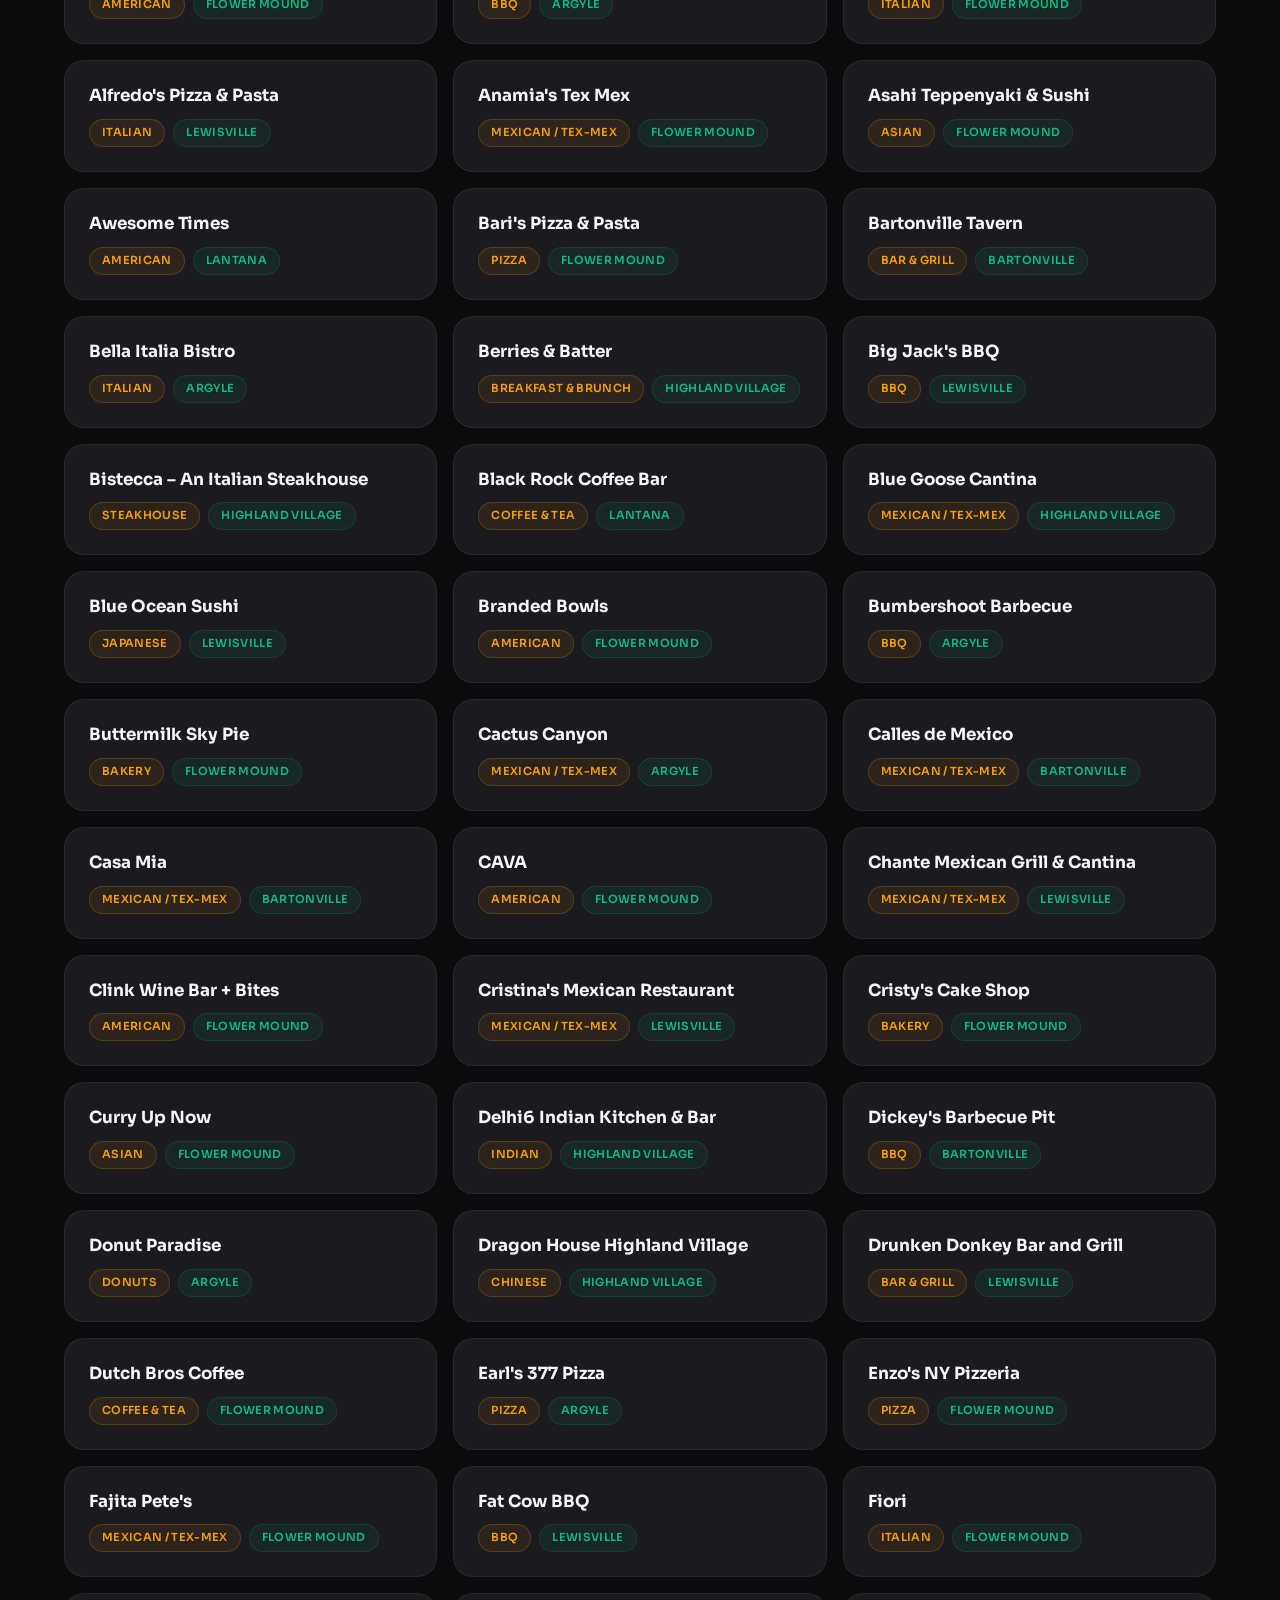
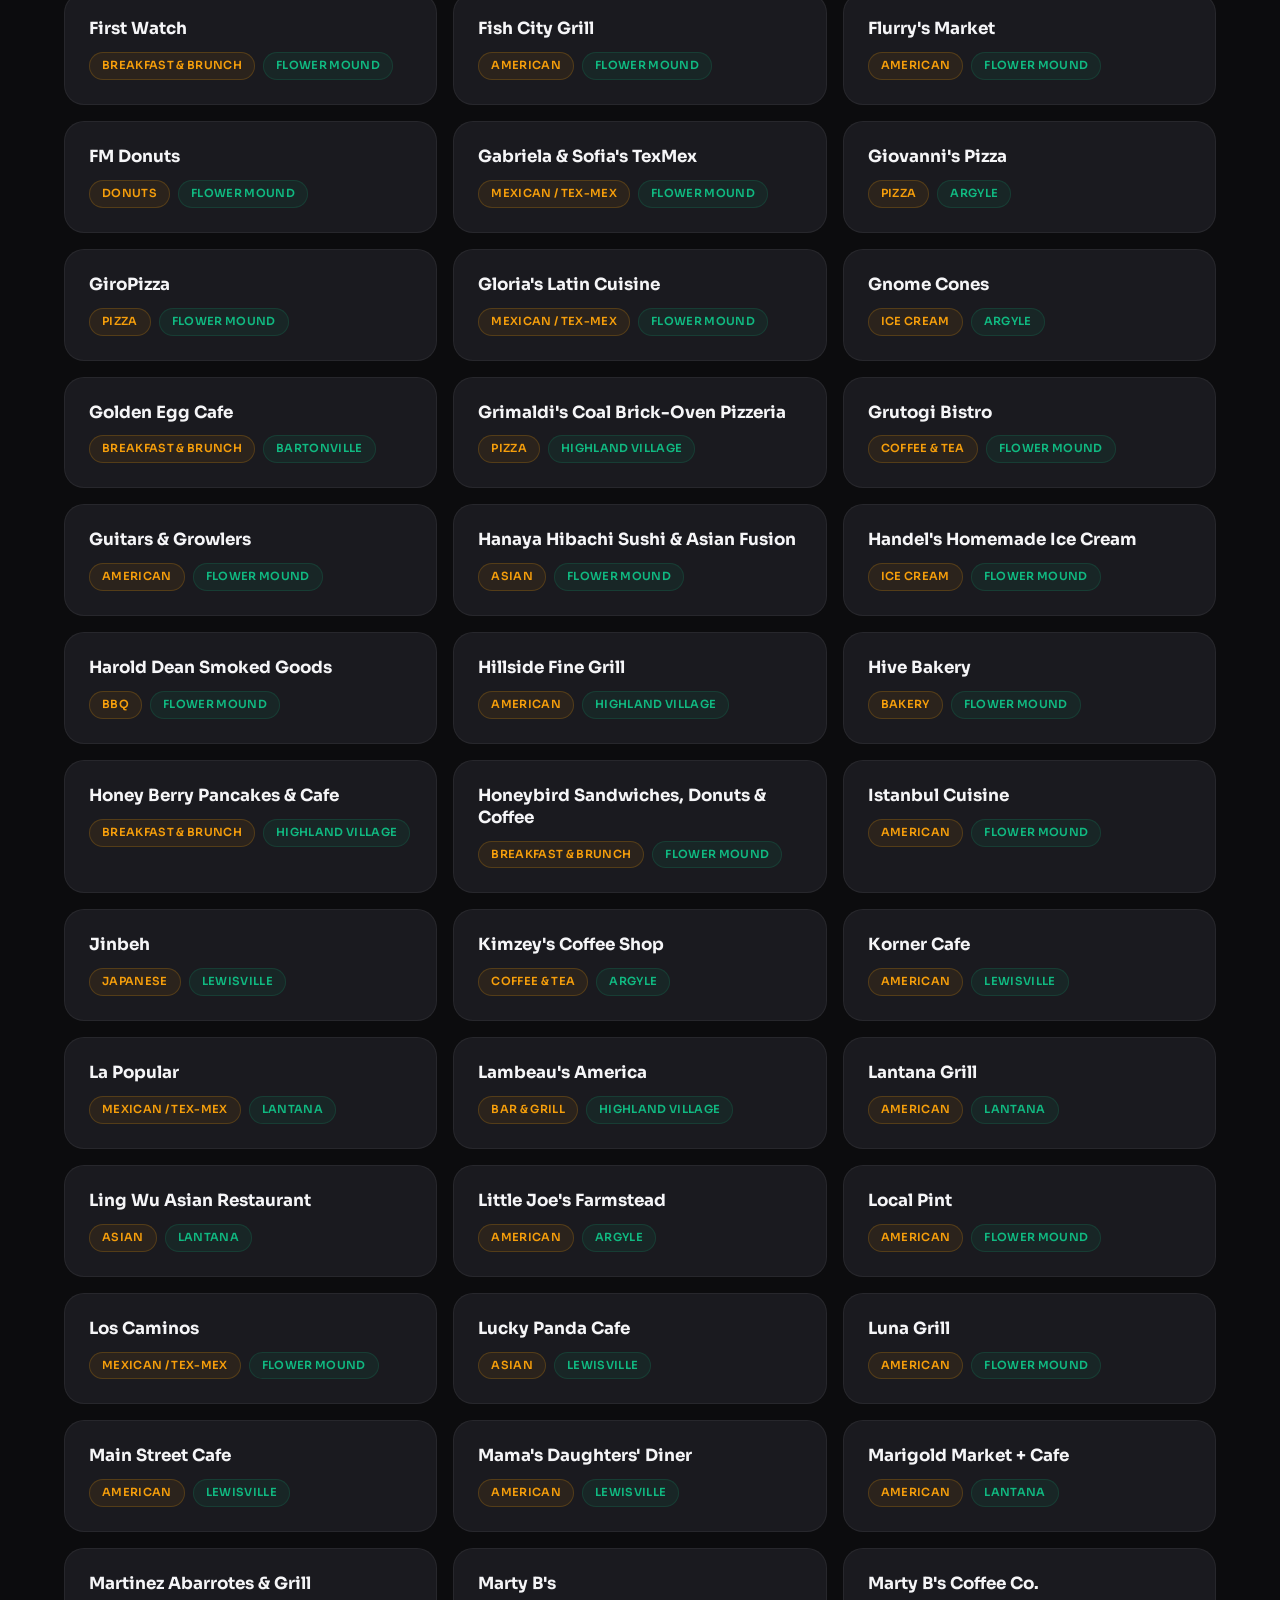
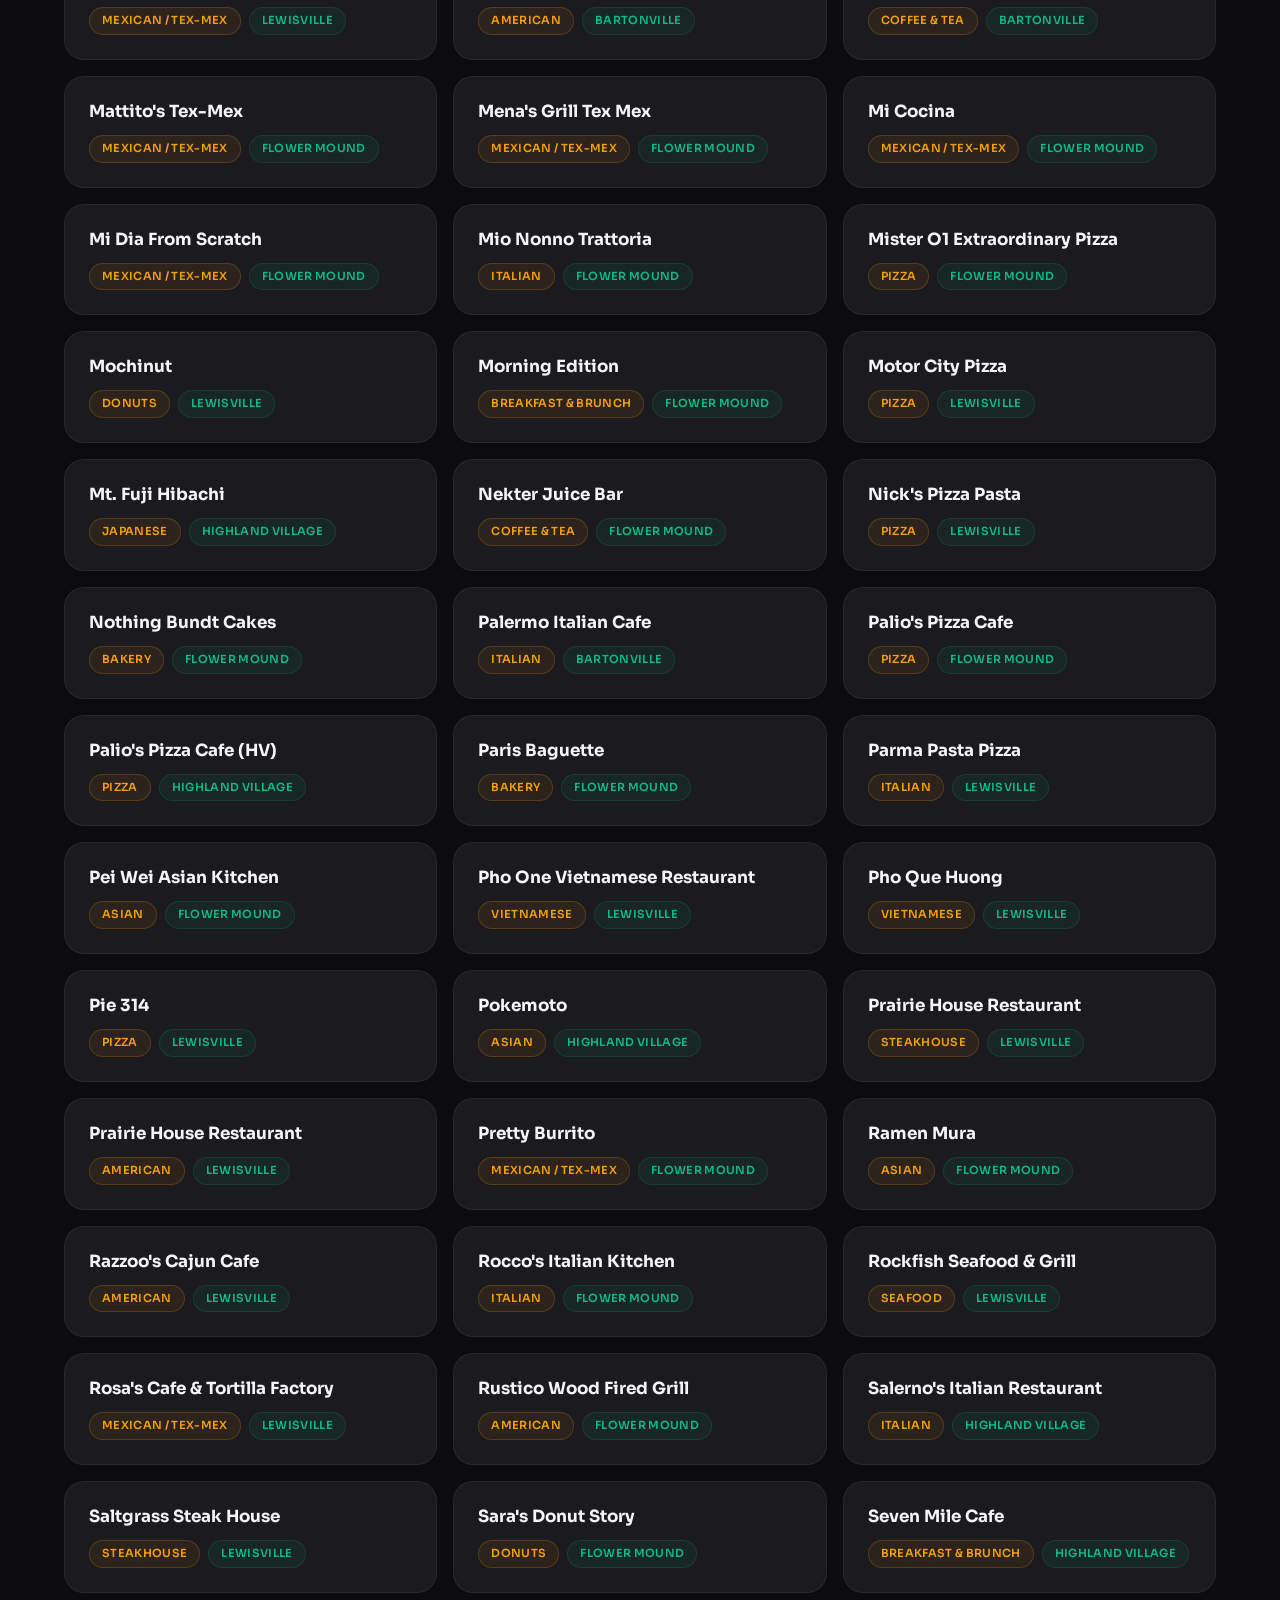
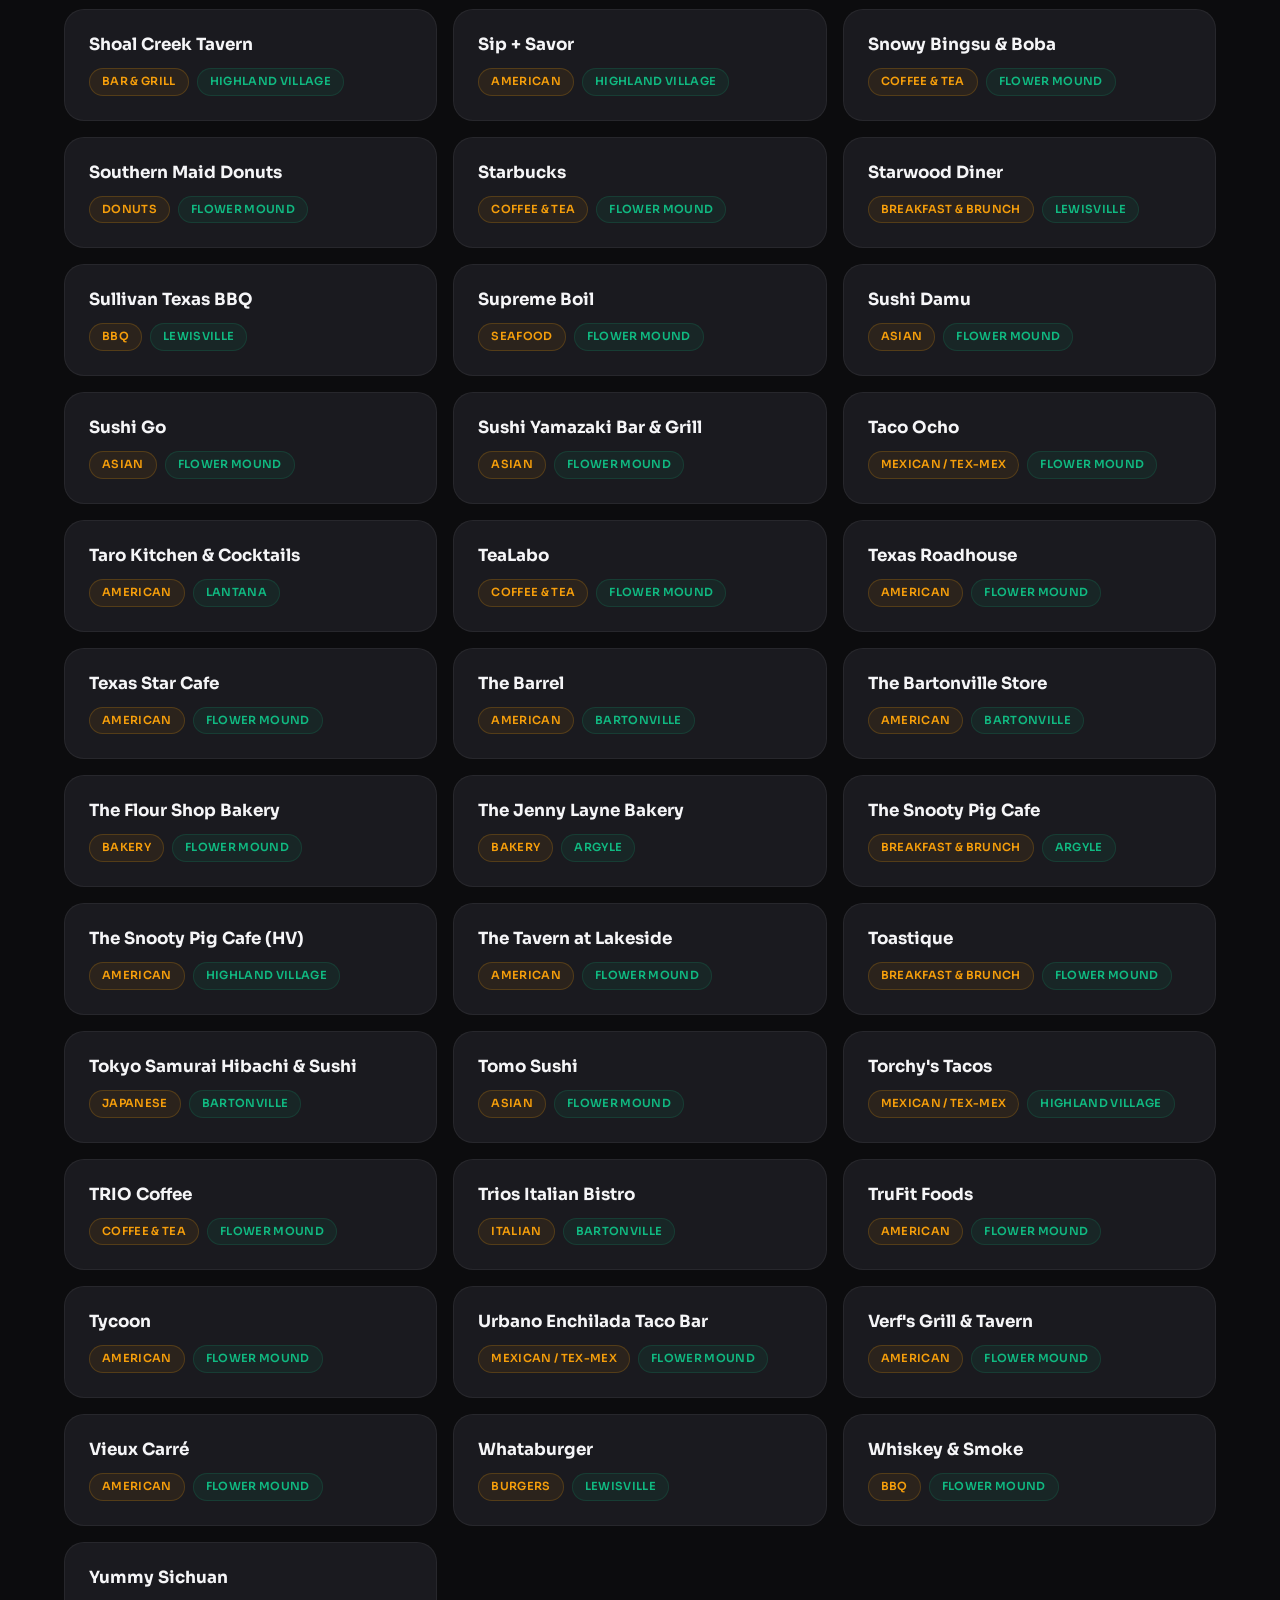
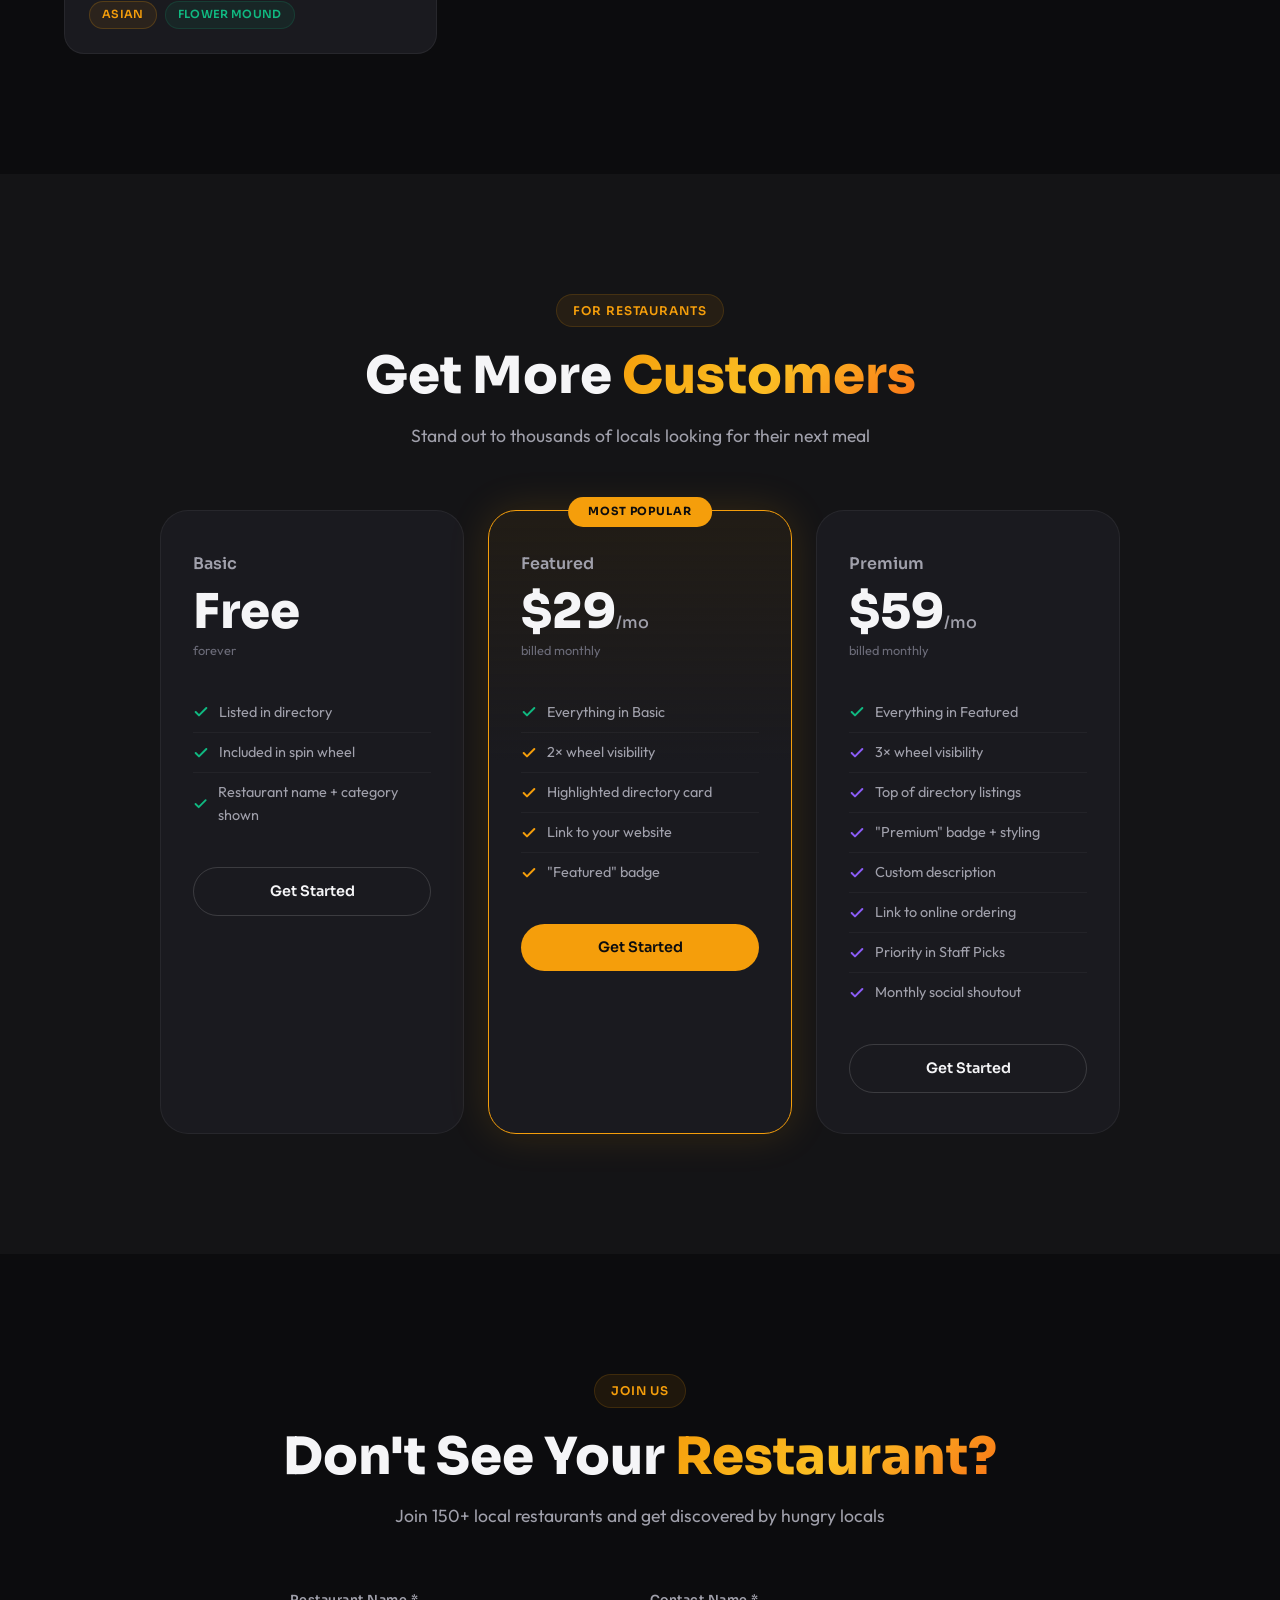
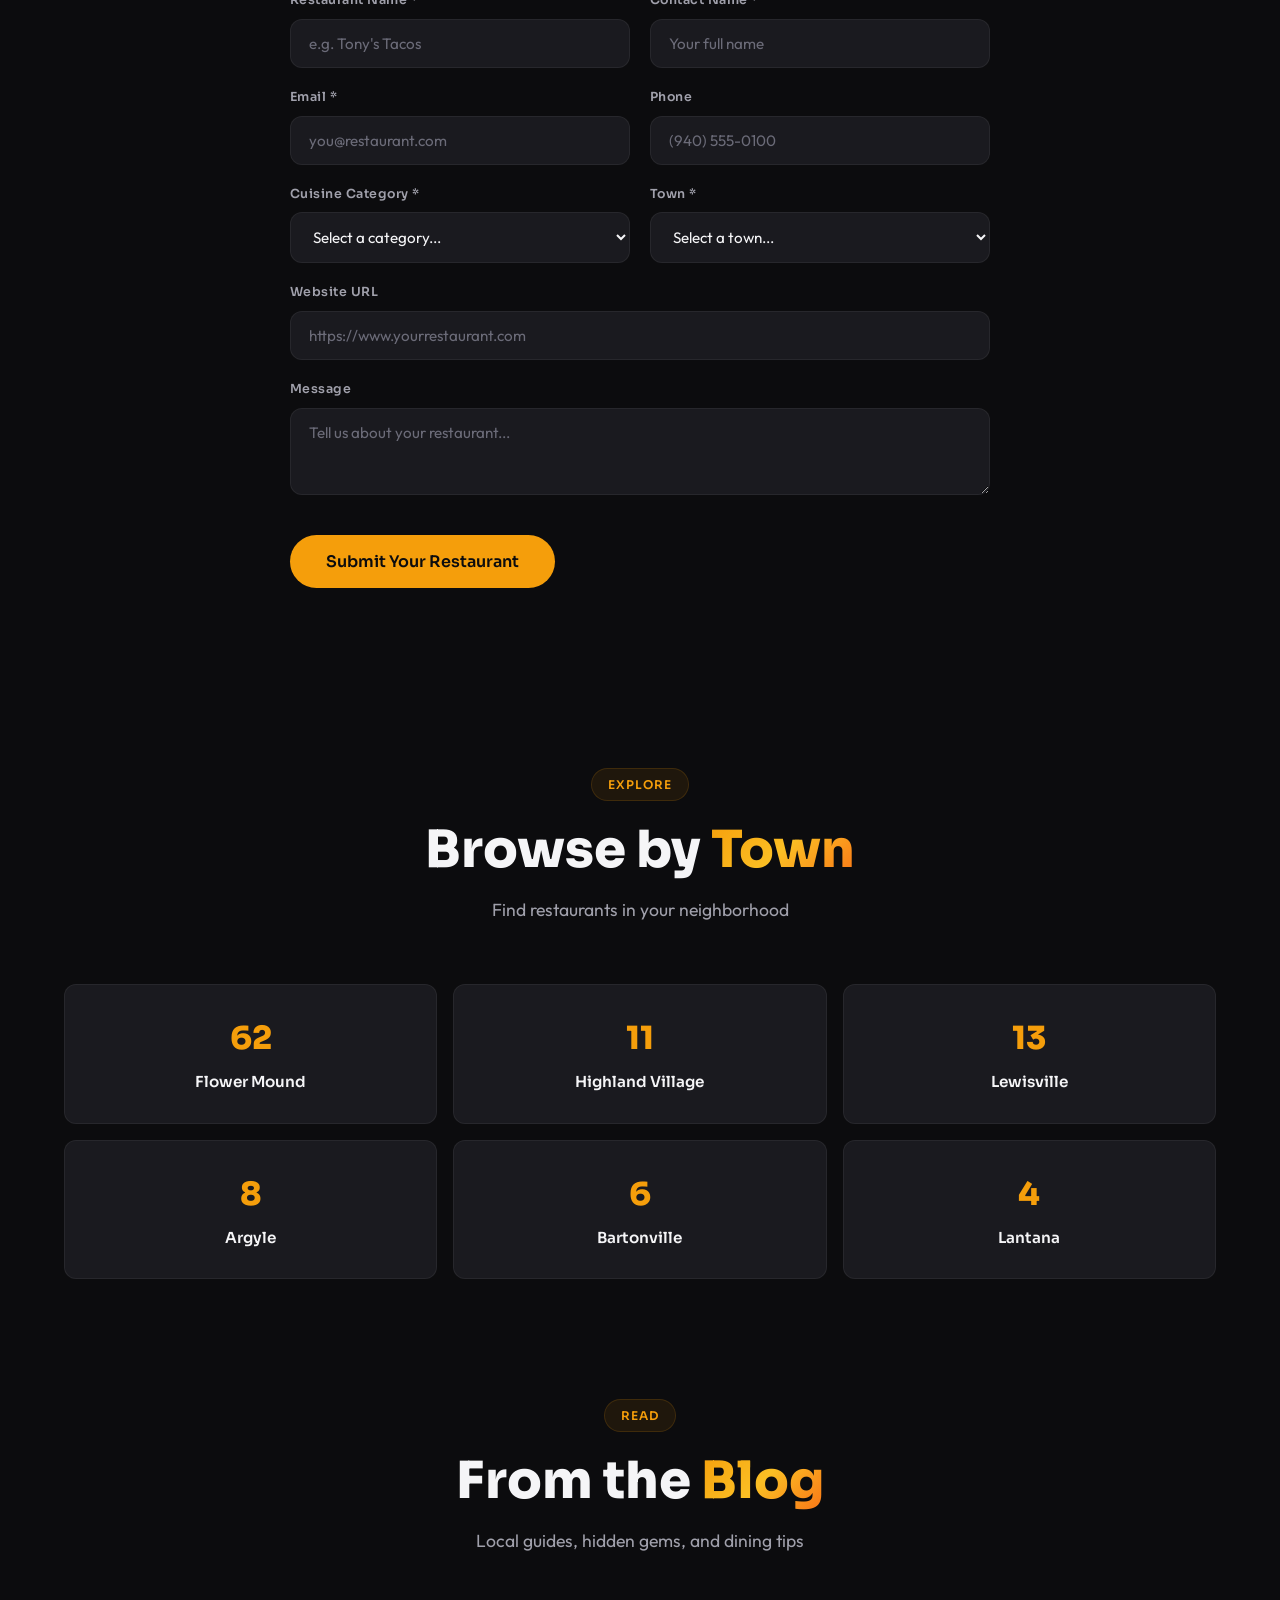
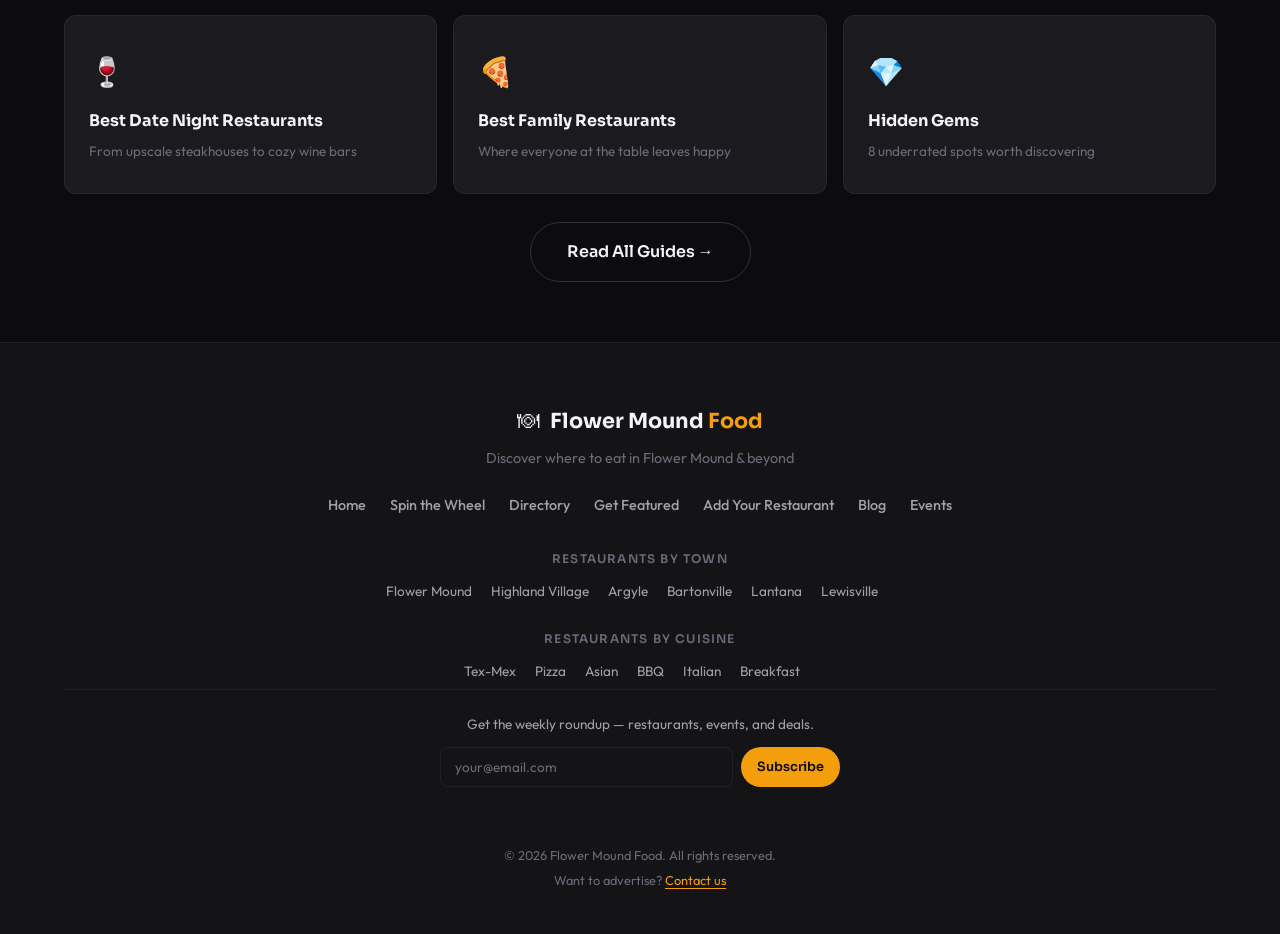
==== commit abf905bb: "feat: add email capture popup, spin wheel, and footer — feeds to Google Sheets - Email popup appears" ====
--- a/index.html
+++ b/index.html
@@ -495,6 +495,7 @@
 
   <script src="./featured-events.js"></script>
   <script src="./app.js"></script>
+  <script src="./email-capture.js"></script>
   <script type="application/ld+json">
   {
     "@context": "https://schema.org",
--- a/style.css
+++ b/style.css
@@ -1489,3 +1489,227 @@
 .footer-cuisines a:hover {
   color: var(--accent);
 }
+
+/* ============================================
+   EMAIL CAPTURE — Popup + Spin + Footer
+   ============================================ */
+
+/* Popup Overlay */
+.email-popup-overlay {
+  position: fixed;
+  inset: 0;
+  background: rgba(0, 0, 0, 0.7);
+  backdrop-filter: blur(4px);
+  display: flex;
+  align-items: center;
+  justify-content: center;
+  z-index: 10000;
+  opacity: 0;
+  pointer-events: none;
+  transition: opacity 0.3s ease;
+}
+.email-popup-overlay.active {
+  opacity: 1;
+  pointer-events: all;
+}
+.email-popup {
+  background: var(--bg-card);
+  border: 1px solid var(--bg-glass-border);
+  border-radius: 16px;
+  padding: 40px 32px;
+  max-width: 440px;
+  width: 90%;
+  text-align: center;
+  position: relative;
+  transform: translateY(20px);
+  transition: transform 0.3s ease;
+}
+.email-popup-overlay.active .email-popup {
+  transform: translateY(0);
+}
+.email-popup-close {
+  position: absolute;
+  top: 12px;
+  right: 16px;
+  background: none;
+  border: none;
+  color: var(--text-muted);
+  font-size: 1.6rem;
+  cursor: pointer;
+  line-height: 1;
+  transition: color 0.2s;
+}
+.email-popup-close:hover {
+  color: var(--text-primary);
+}
+.email-popup-tag {
+  display: inline-block;
+  font-size: 0.7rem;
+  font-weight: 700;
+  text-transform: uppercase;
+  letter-spacing: 2px;
+  color: var(--accent);
+  background: var(--accent-soft);
+  padding: 4px 14px;
+  border-radius: 50px;
+  margin-bottom: 16px;
+}
+.email-popup-title {
+  font-family: 'Sora', sans-serif;
+  font-size: 1.5rem;
+  font-weight: 800;
+  color: var(--text-primary);
+  margin-bottom: 8px;
+}
+.email-popup-desc {
+  font-size: 0.9rem;
+  color: var(--text-secondary);
+  margin-bottom: 20px;
+  line-height: 1.5;
+}
+.email-popup-form {
+  display: flex;
+  gap: 8px;
+  margin-bottom: 8px;
+}
+.email-popup-input {
+  flex: 1;
+  padding: 12px 16px;
+  border-radius: 10px;
+  border: 1px solid var(--bg-glass-border);
+  background: var(--bg-secondary);
+  color: var(--text-primary);
+  font-size: 0.9rem;
+  font-family: 'Outfit', sans-serif;
+  outline: none;
+  transition: border-color 0.2s;
+}
+.email-popup-input:focus {
+  border-color: var(--accent);
+}
+.email-popup-input::placeholder {
+  color: var(--text-muted);
+}
+.email-popup-btn {
+  white-space: nowrap;
+  padding: 12px 20px;
+  font-size: 0.85rem;
+}
+.email-popup-note {
+  font-size: 0.75rem;
+  color: var(--text-muted);
+  margin-top: 4px;
+}
+.email-popup-status {
+  font-size: 0.8rem;
+  margin-top: 8px;
+  min-height: 1.2em;
+}
+.email-popup-status.success { color: var(--cta); }
+.email-popup-status.error { color: #EF4444; }
+
+/* Spin Wheel Email Capture (inside winner modal) */
+.spin-email-capture {
+  margin-top: 16px;
+  padding-top: 16px;
+}
+.spin-email-divider {
+  height: 1px;
+  background: var(--bg-glass-border);
+  margin-bottom: 12px;
+}
+.spin-email-label {
+  font-size: 0.8rem;
+  color: var(--text-secondary);
+  margin-bottom: 8px;
+}
+.spin-email-form {
+  display: flex;
+  gap: 8px;
+}
+.spin-email-input {
+  flex: 1;
+  padding: 10px 14px;
+  border-radius: 8px;
+  border: 1px solid var(--bg-glass-border);
+  background: var(--bg-secondary);
+  color: var(--text-primary);
+  font-size: 0.85rem;
+  font-family: 'Outfit', sans-serif;
+  outline: none;
+}
+.spin-email-input:focus {
+  border-color: var(--accent);
+}
+.spin-email-input::placeholder {
+  color: var(--text-muted);
+}
+.spin-email-btn {
+  padding: 10px 16px;
+  font-size: 0.8rem;
+}
+.spin-email-status {
+  font-size: 0.75rem;
+  margin-top: 6px;
+  min-height: 1em;
+}
+.spin-email-status.success { color: var(--cta); }
+.spin-email-status.error { color: #EF4444; }
+
+/* Footer Email Capture */
+.footer-email-capture {
+  padding: 24px 0;
+  border-top: 1px solid var(--bg-glass-border);
+  margin-bottom: 16px;
+  text-align: center;
+}
+.footer-email-label {
+  font-size: 0.85rem;
+  color: var(--text-secondary);
+  margin-bottom: 12px;
+}
+.footer-email-form {
+  display: flex;
+  gap: 8px;
+  justify-content: center;
+  max-width: 400px;
+  margin: 0 auto;
+}
+.footer-email-input {
+  flex: 1;
+  padding: 10px 14px;
+  border-radius: 8px;
+  border: 1px solid var(--bg-glass-border);
+  background: var(--bg-secondary);
+  color: var(--text-primary);
+  font-size: 0.85rem;
+  font-family: 'Outfit', sans-serif;
+  outline: none;
+}
+.footer-email-input:focus {
+  border-color: var(--accent);
+}
+.footer-email-input::placeholder {
+  color: var(--text-muted);
+}
+.footer-email-btn {
+  padding: 10px 16px;
+  font-size: 0.8rem;
+}
+.footer-email-status {
+  font-size: 0.75rem;
+  margin-top: 6px;
+  min-height: 1em;
+}
+.footer-email-status.success { color: var(--cta); }
+.footer-email-status.error { color: #EF4444; }
+
+@media (max-width: 480px) {
+  .email-popup { padding: 28px 20px; }
+  .email-popup-form { flex-direction: column; }
+  .email-popup-btn { width: 100%; }
+  .footer-email-form { flex-direction: column; }
+  .footer-email-btn { width: 100%; }
+  .spin-email-form { flex-direction: column; }
+  .spin-email-btn { width: 100%; }
+}
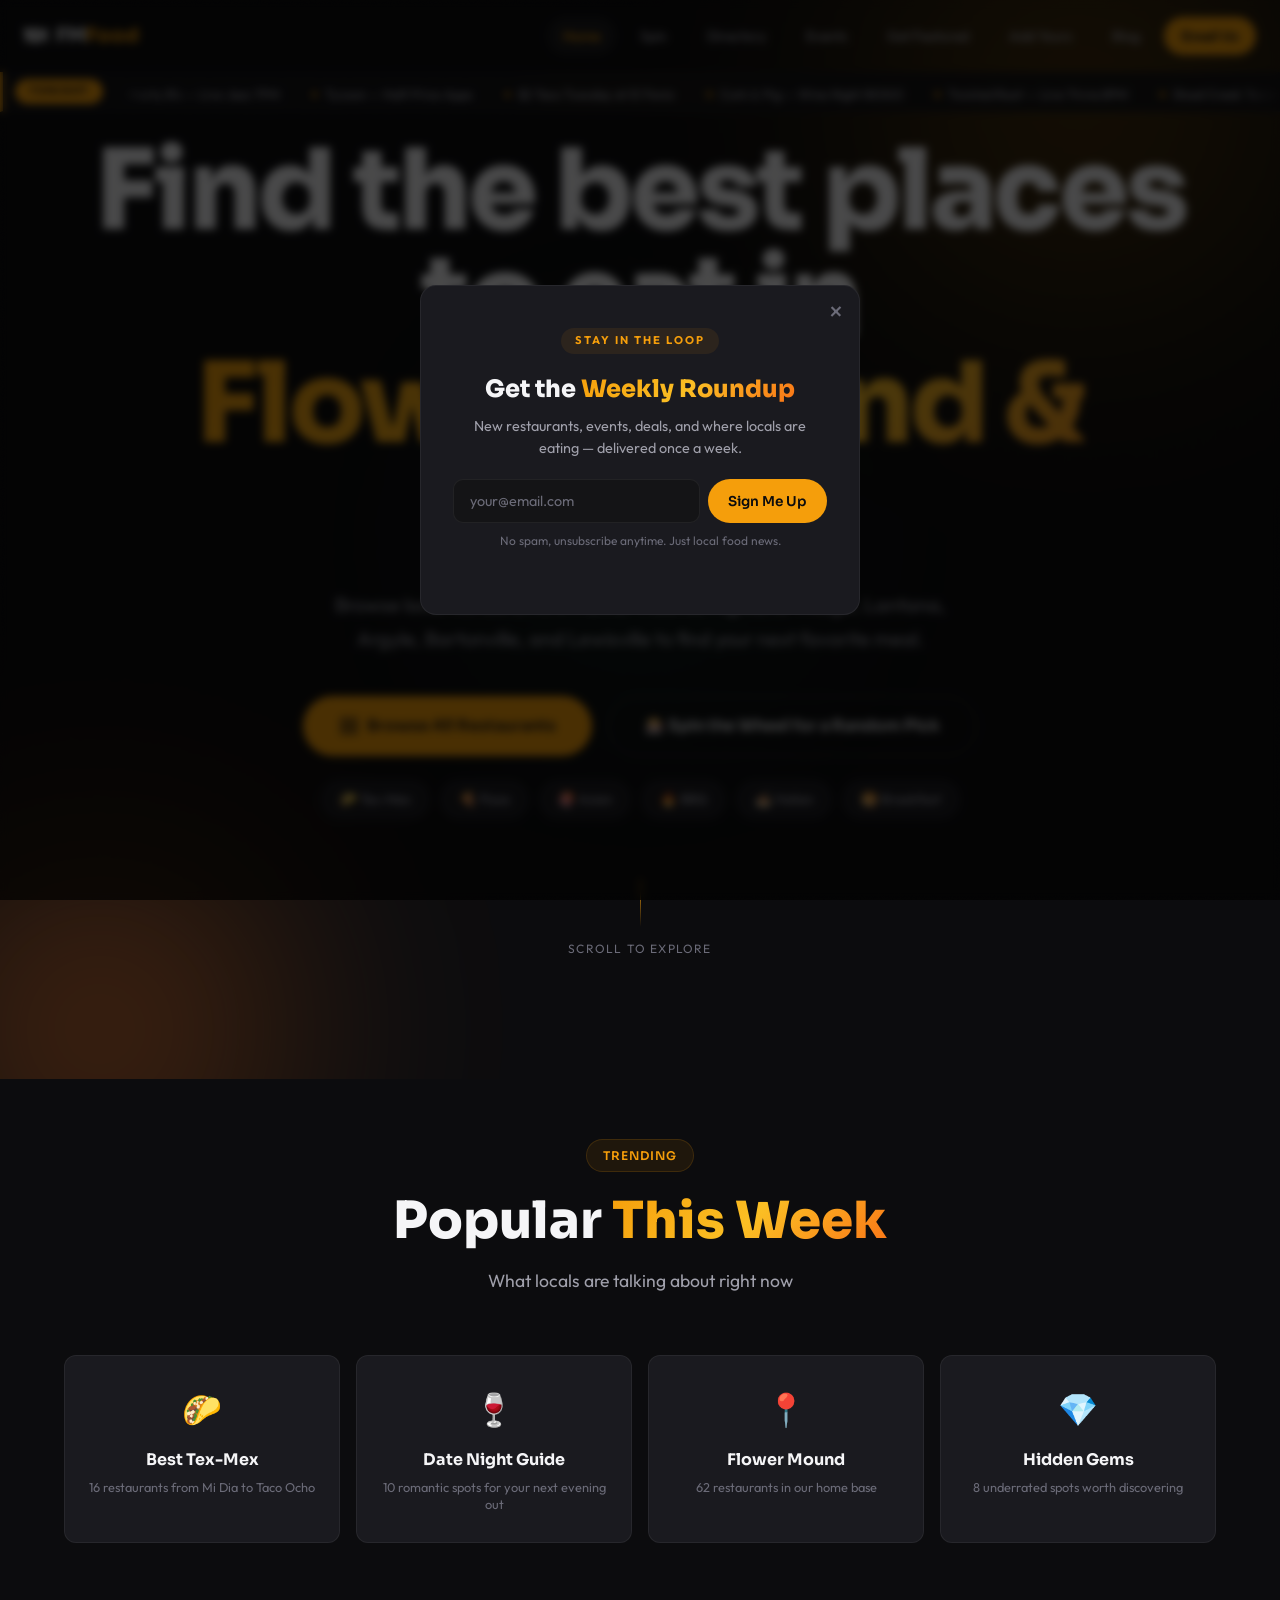
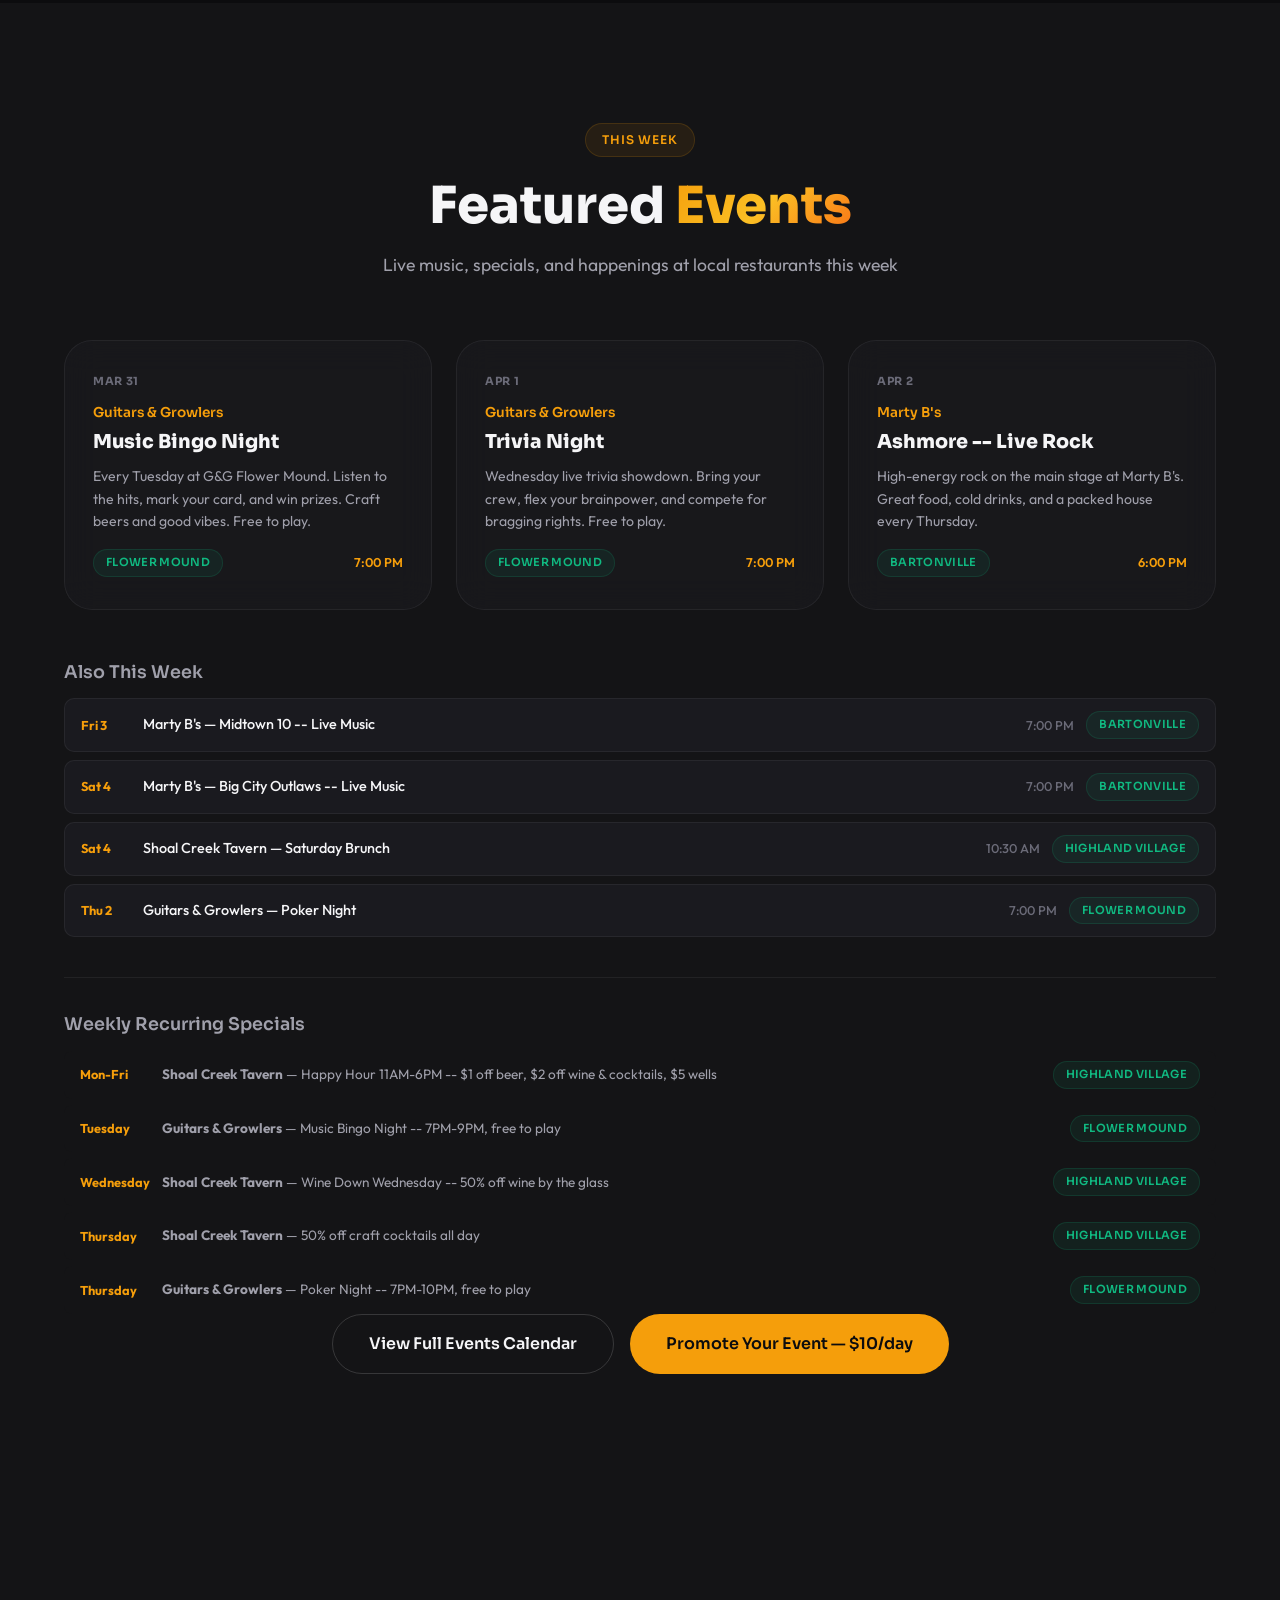
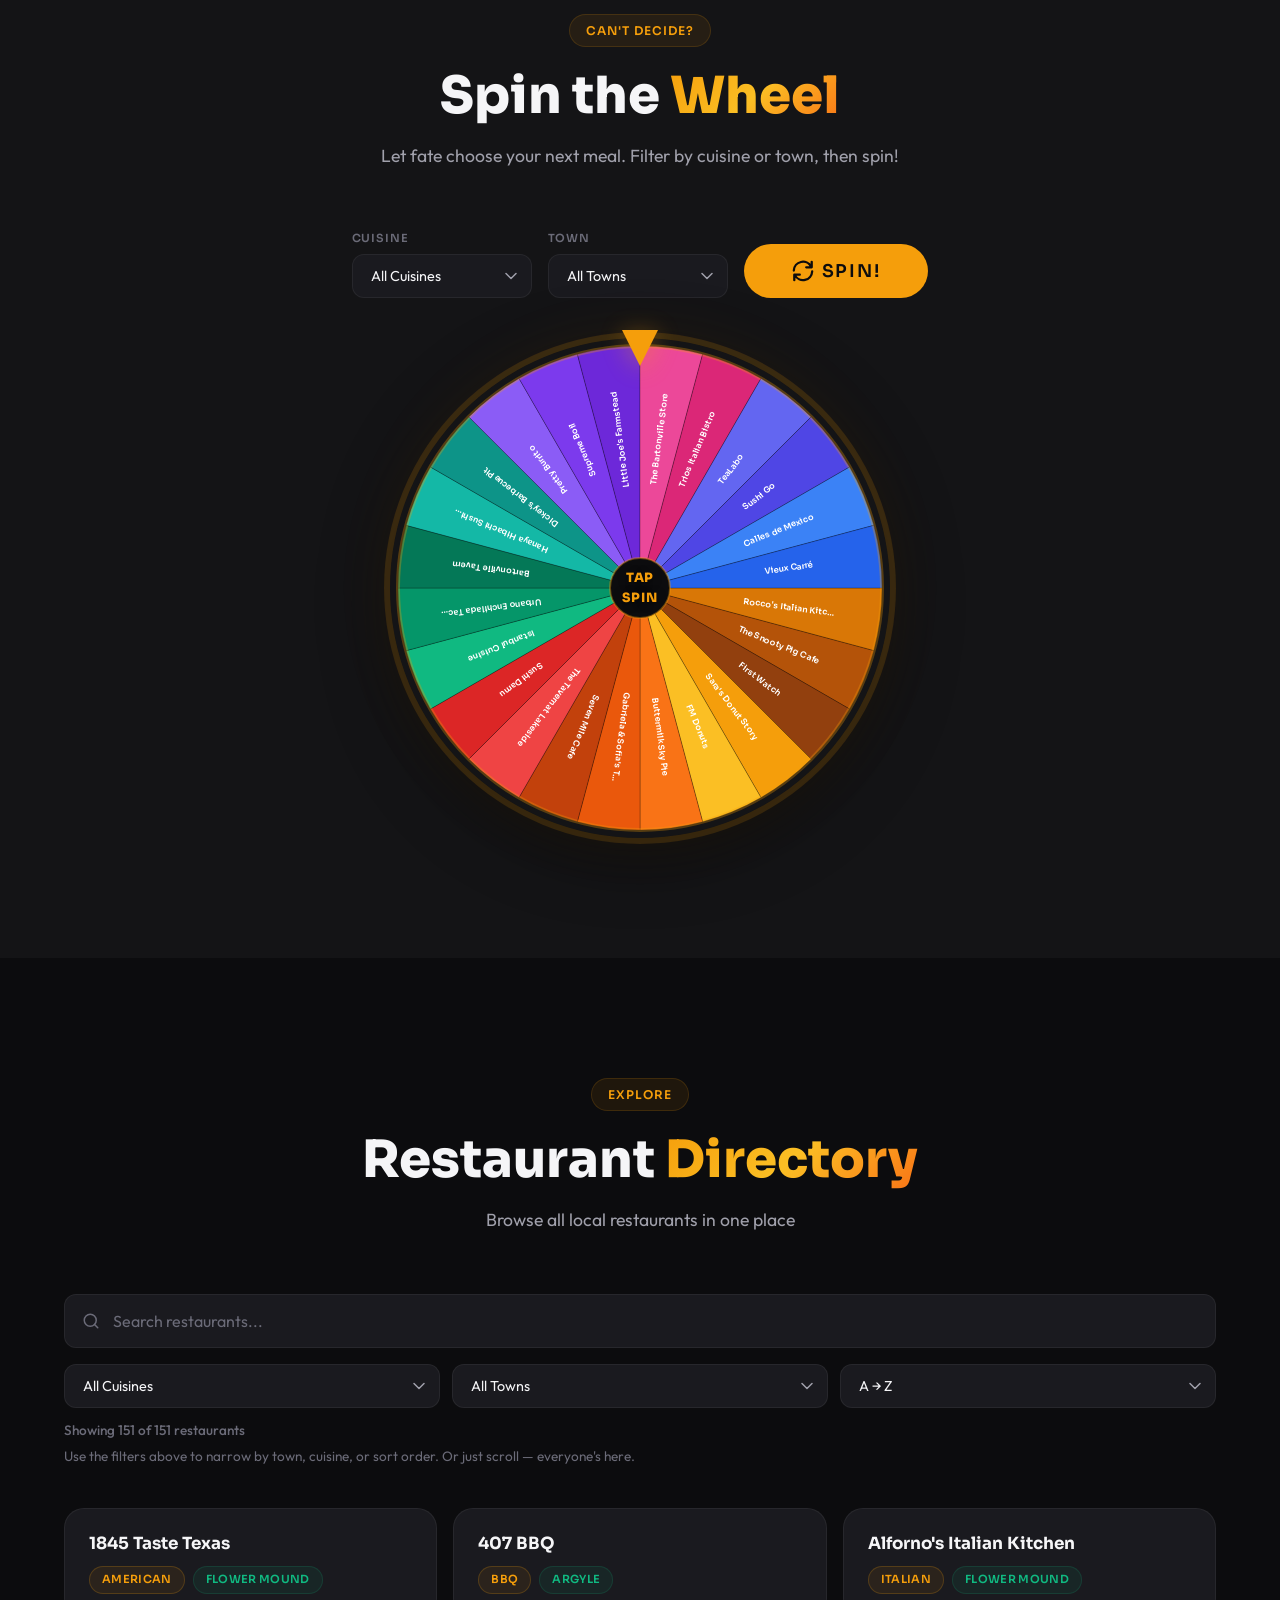
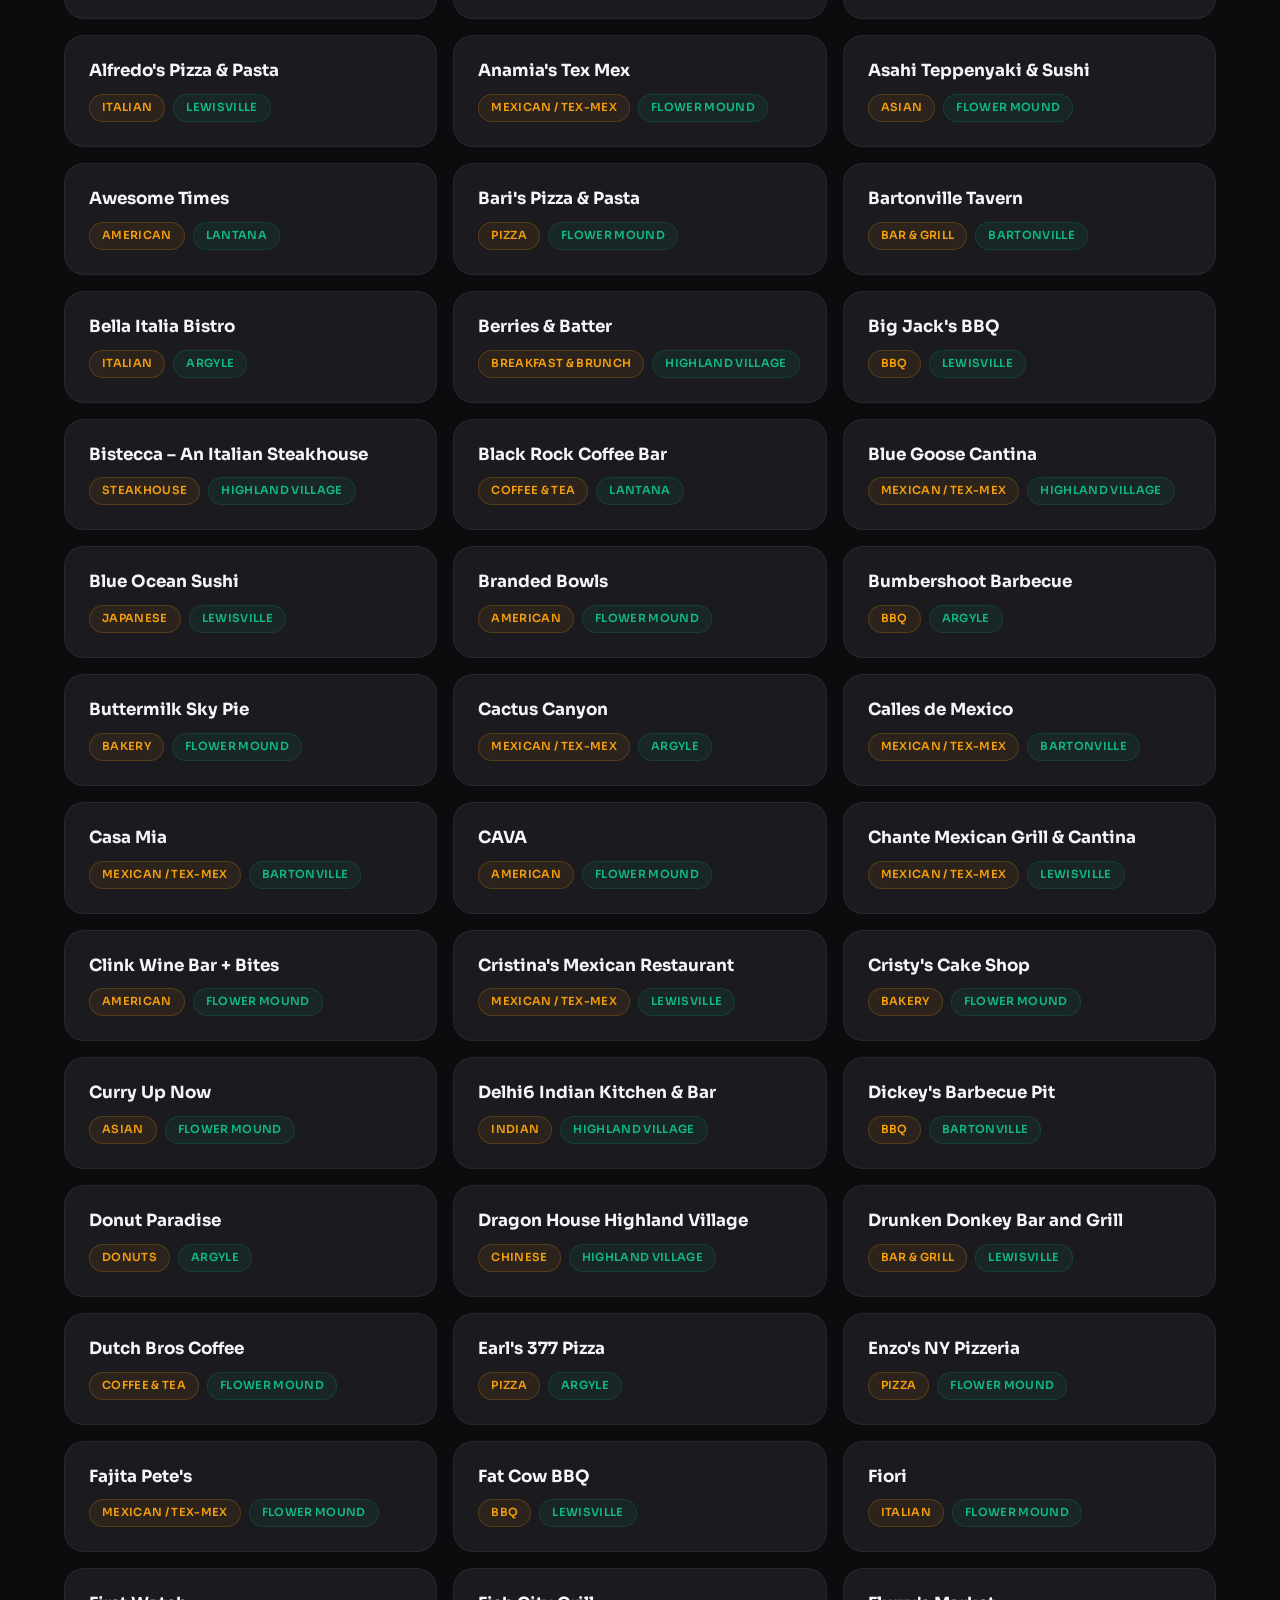
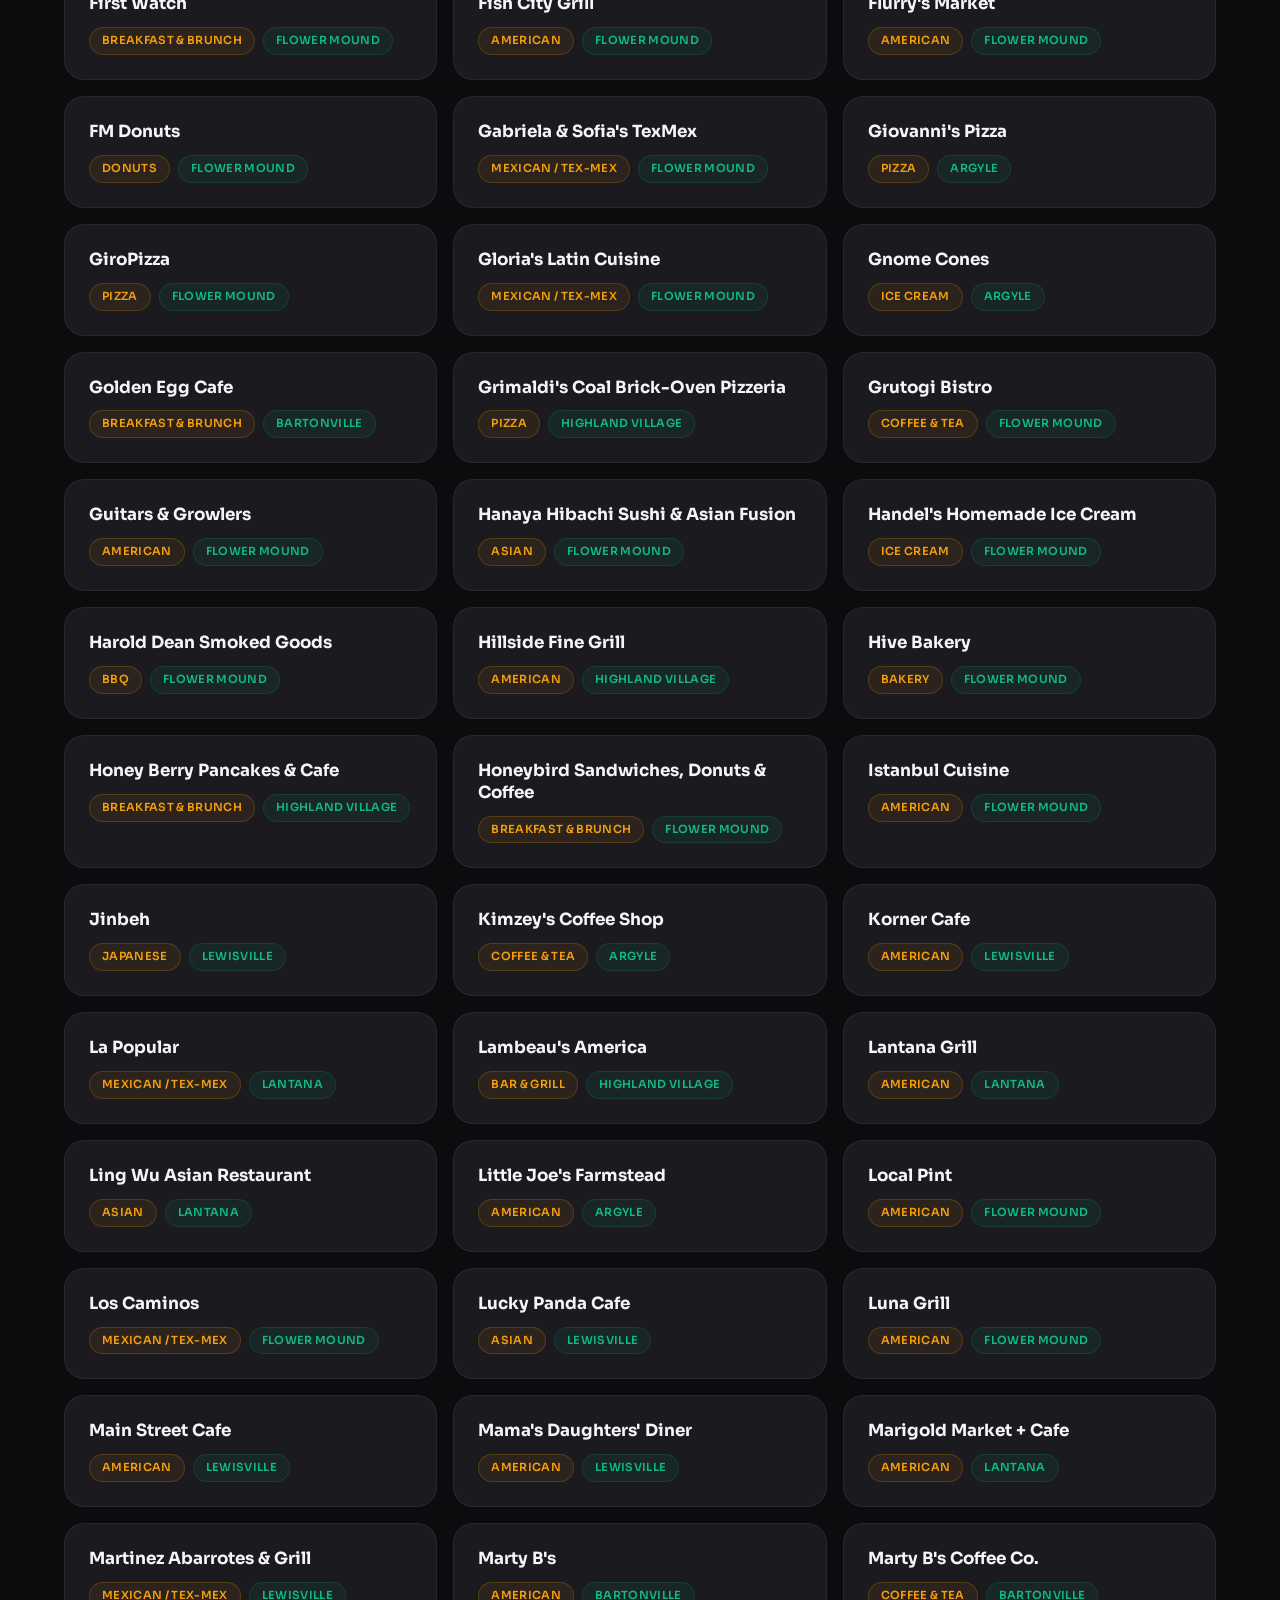
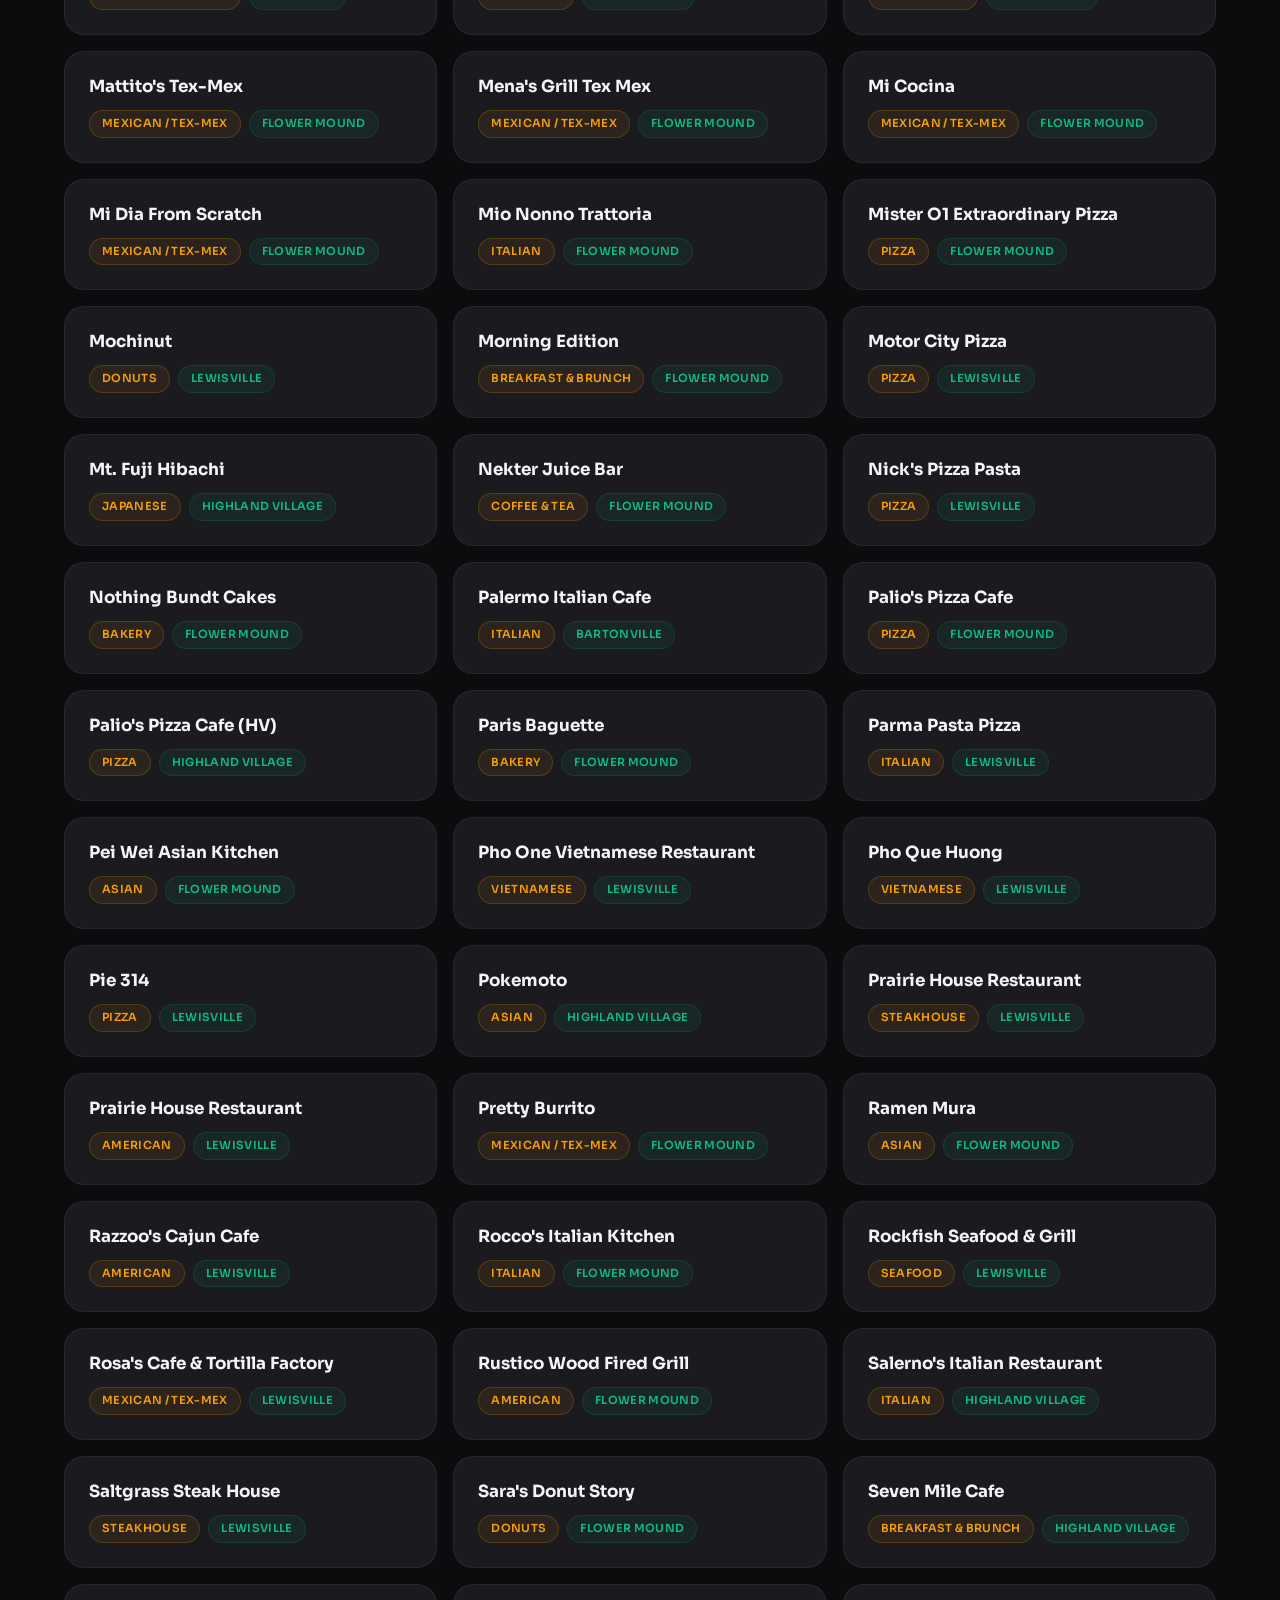
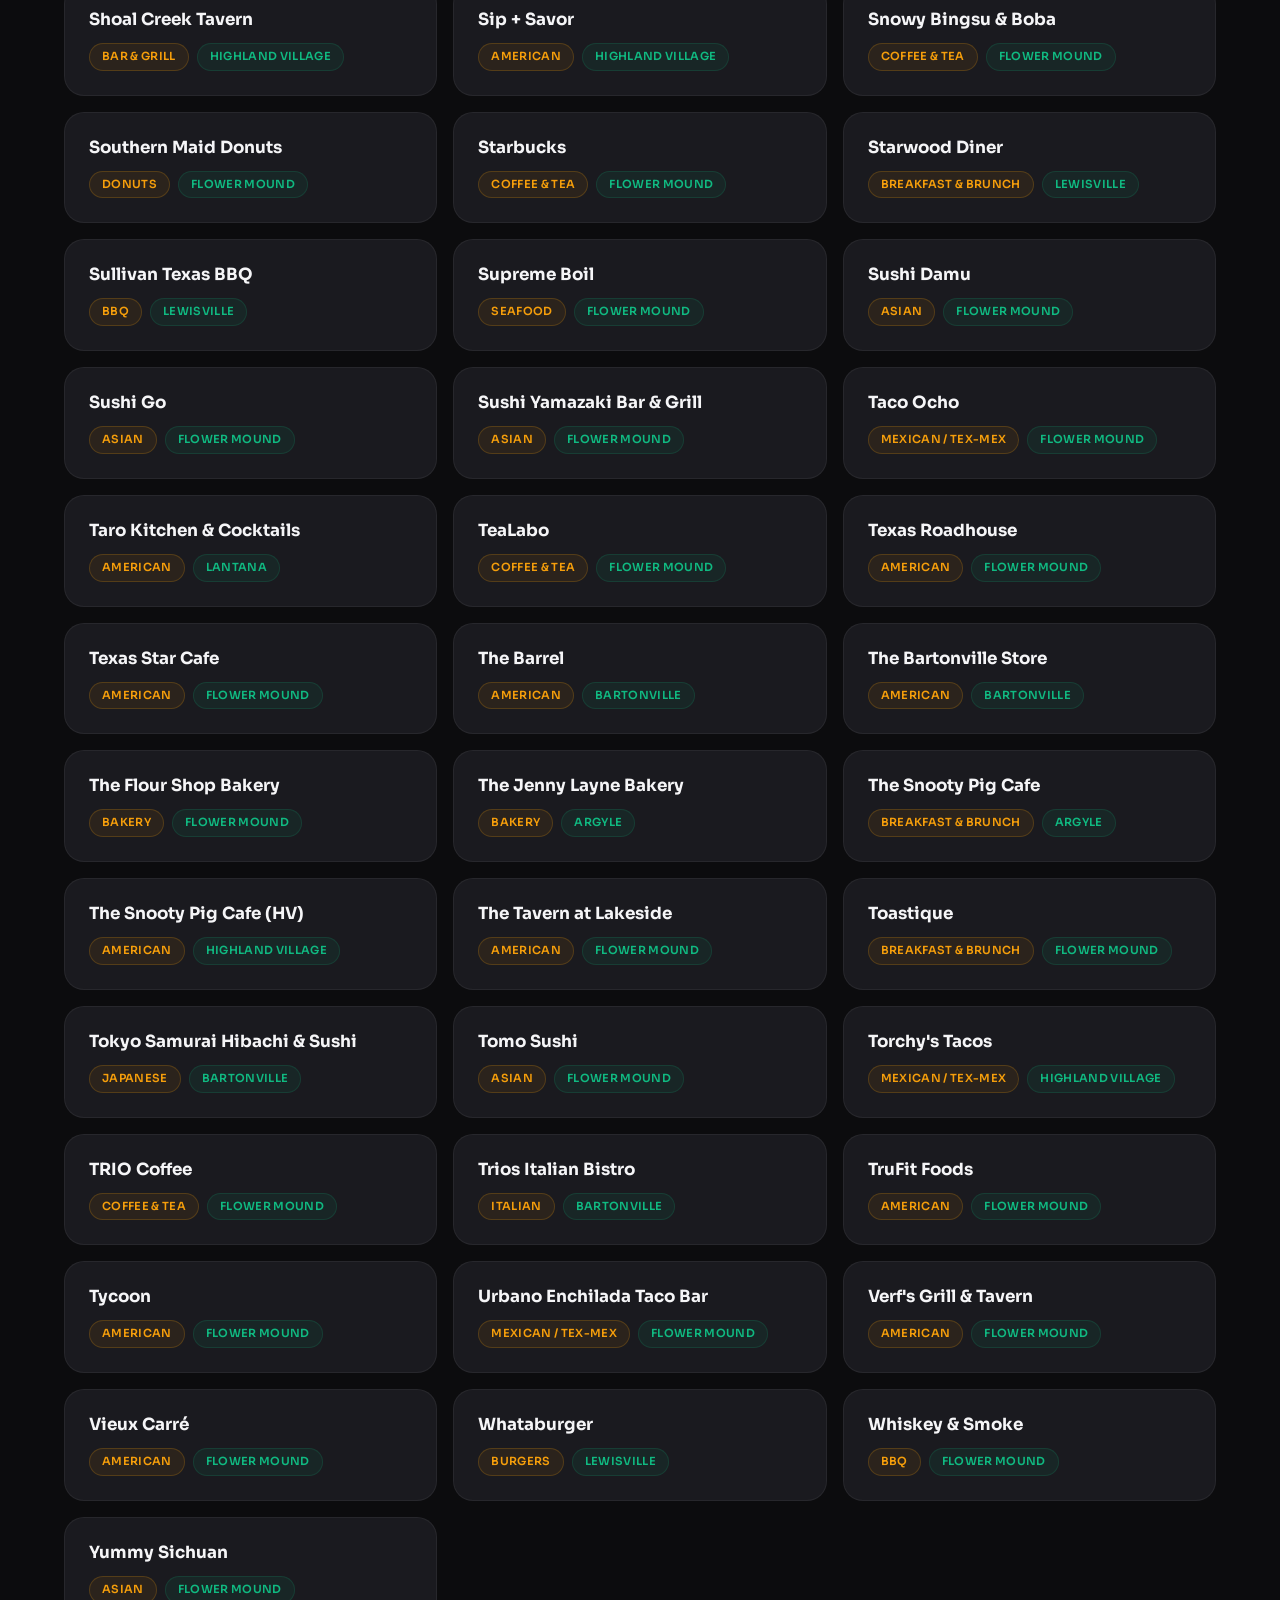
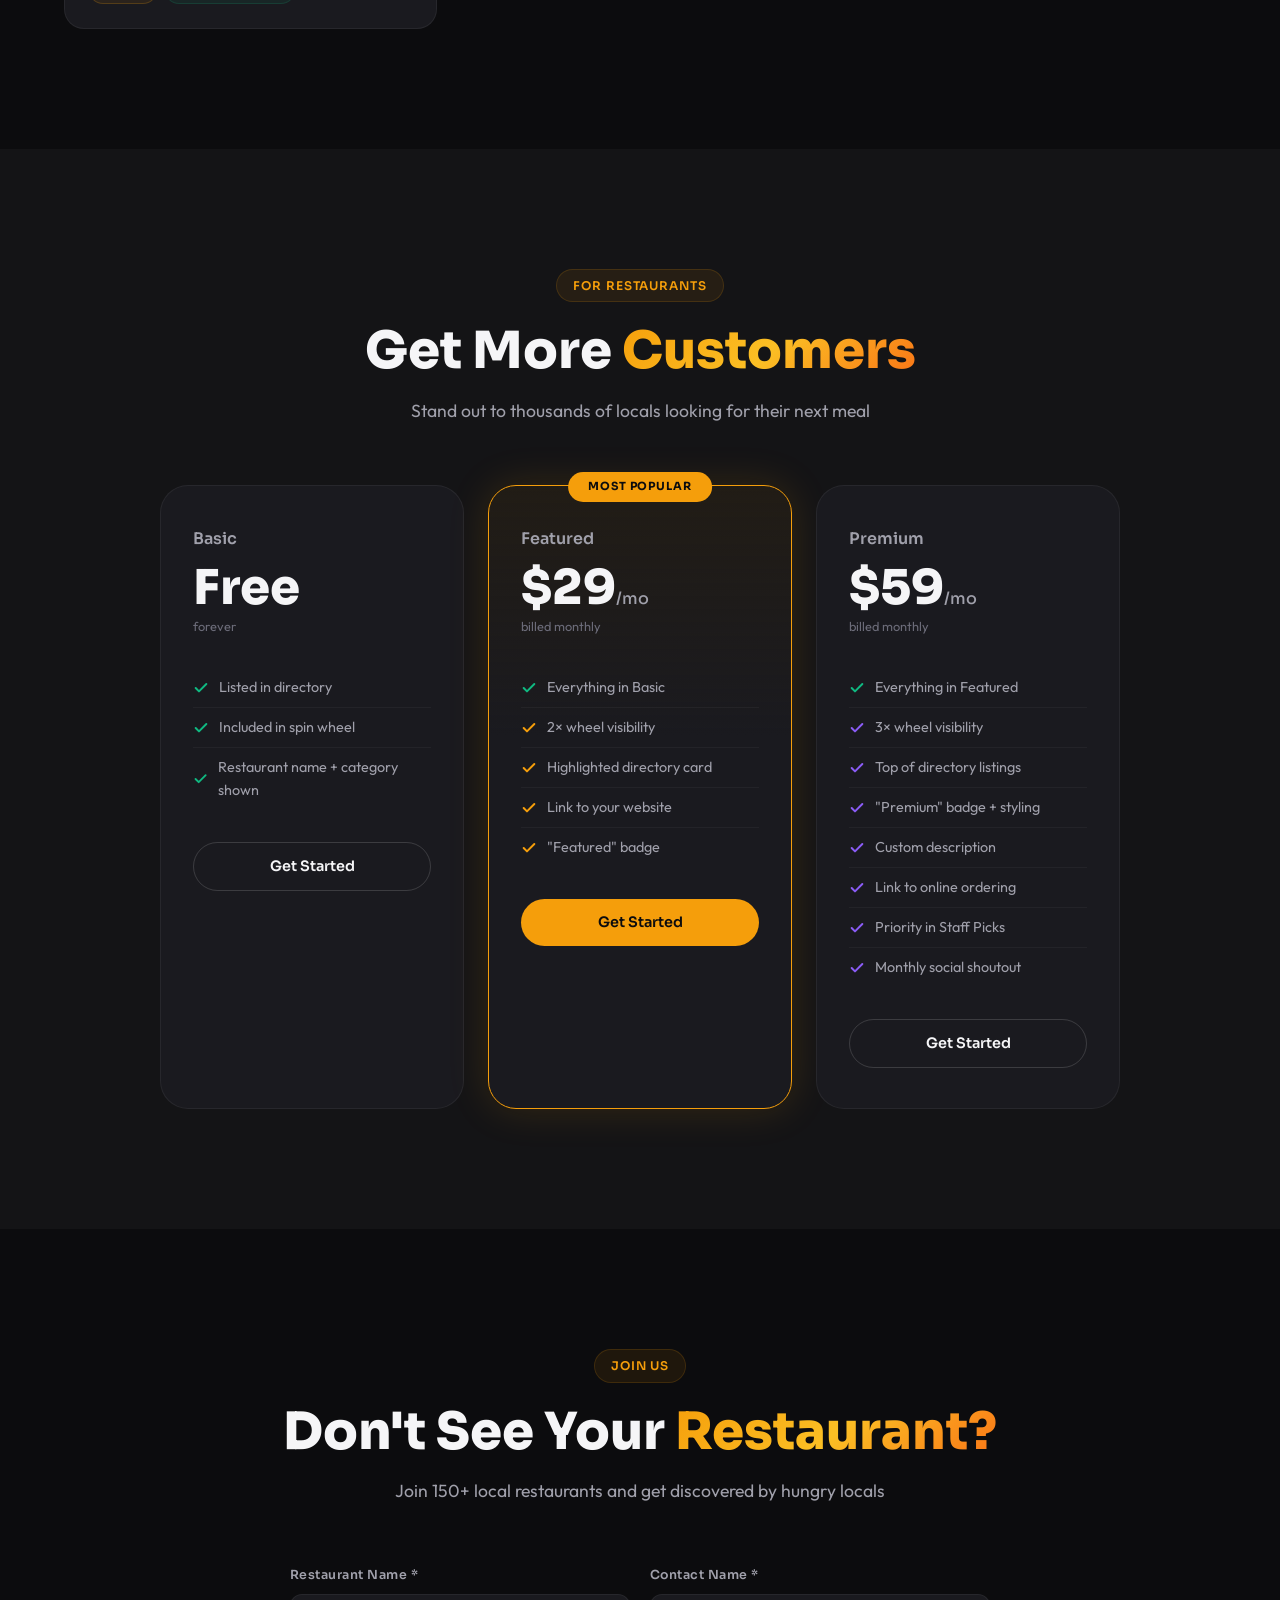
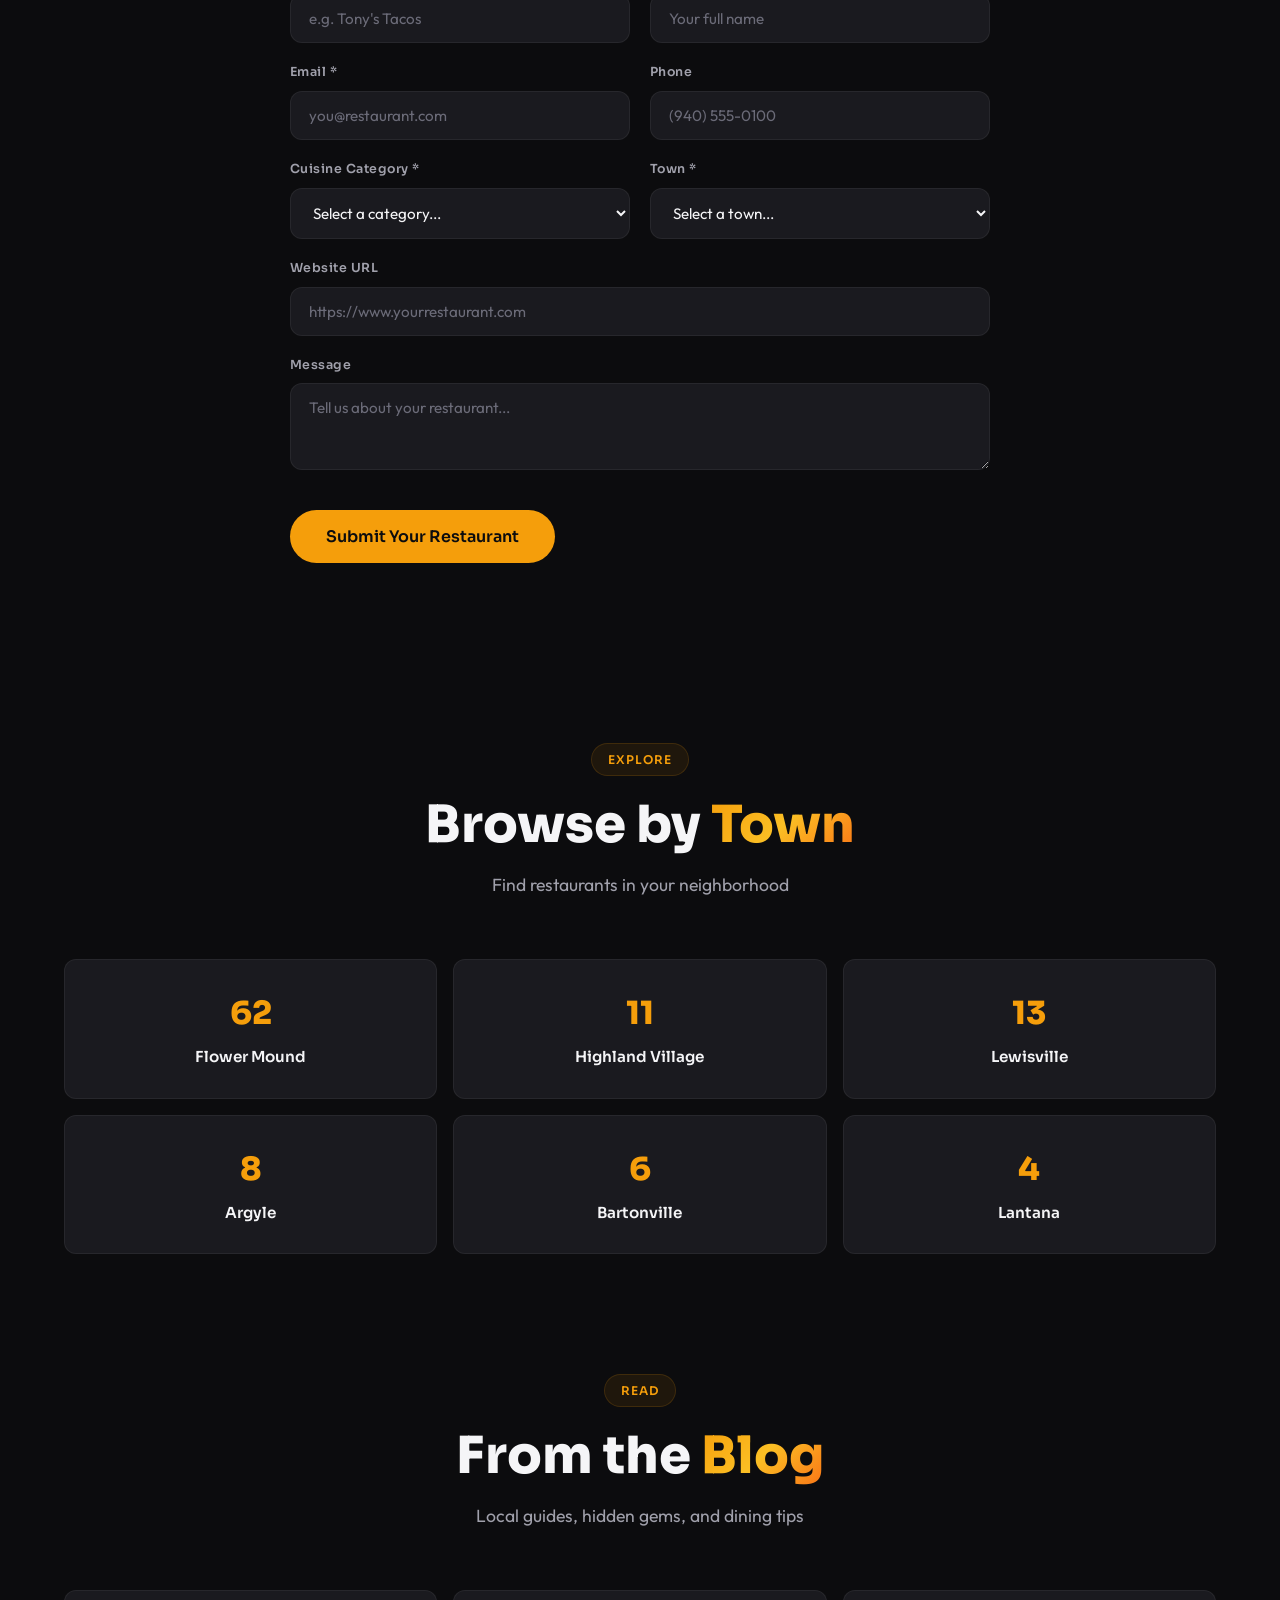
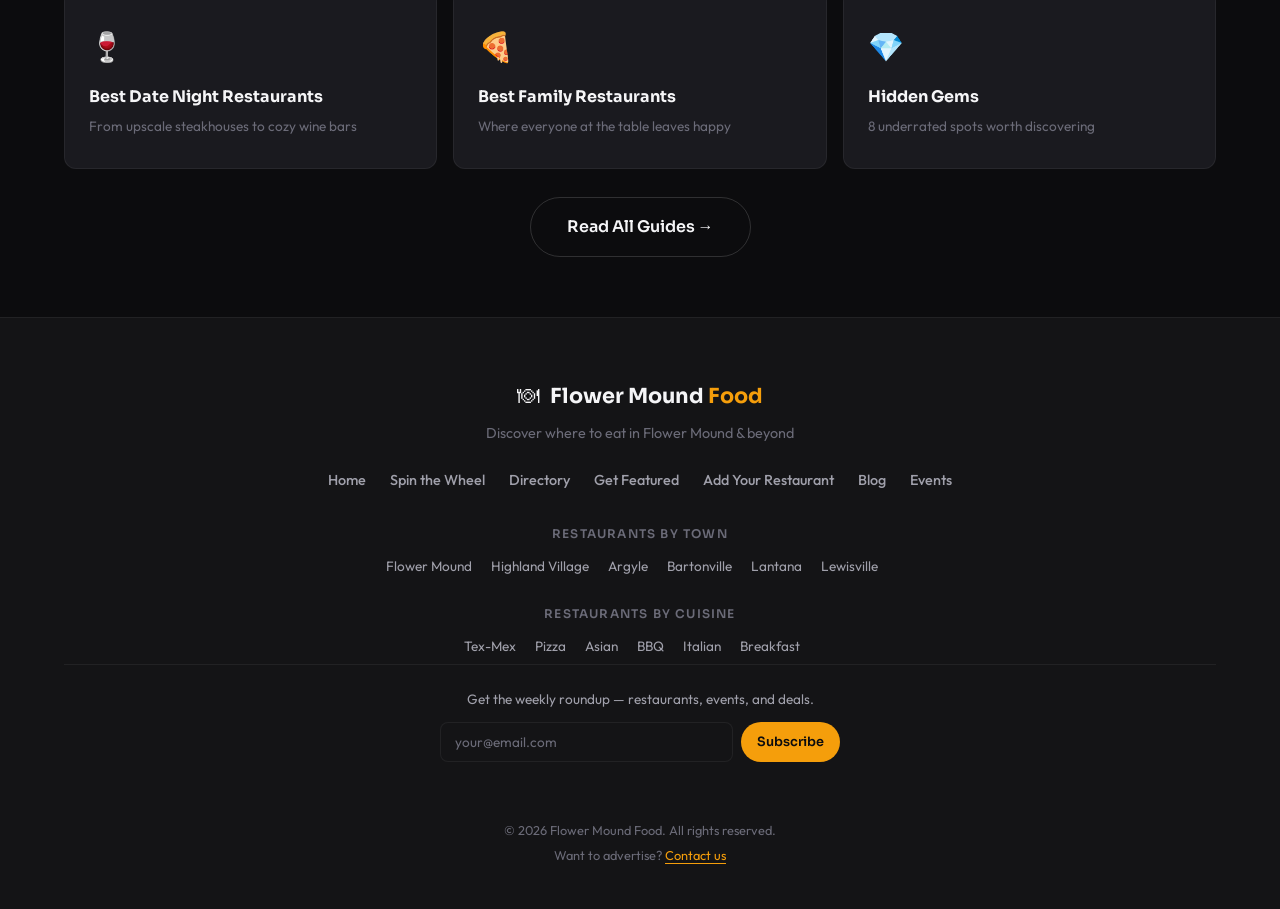
==== commit 198f10f4: "feat: add Email Us button to nav bar" ====
--- a/index.html
+++ b/index.html
@@ -49,6 +49,7 @@
         <a href="#pricing" class="nav-link">Get Featured</a>
         <a href="#submit" class="nav-link">Add Yours</a>
         <a href="./blog.html" class="nav-link">Blog</a>
+        <a href="mailto:flowermoundfood@gmail.com" class="nav-link nav-email-btn">Email Us</a>
       </div>
     </div>
   </nav>
--- a/style.css
+++ b/style.css
@@ -175,6 +175,17 @@
   background: rgba(255,255,255,0.06);
 }
 .nav-link.active { color: var(--accent); }
+.nav-email-btn {
+  background: var(--accent);
+  color: #0C0C0E !important;
+  font-weight: 700;
+  padding: 8px 18px;
+  border-radius: var(--radius-full);
+}
+.nav-email-btn:hover {
+  background: var(--accent-hover);
+  color: #0C0C0E !important;
+}
 
 /* Mobile Toggle */
 .nav-toggle {
